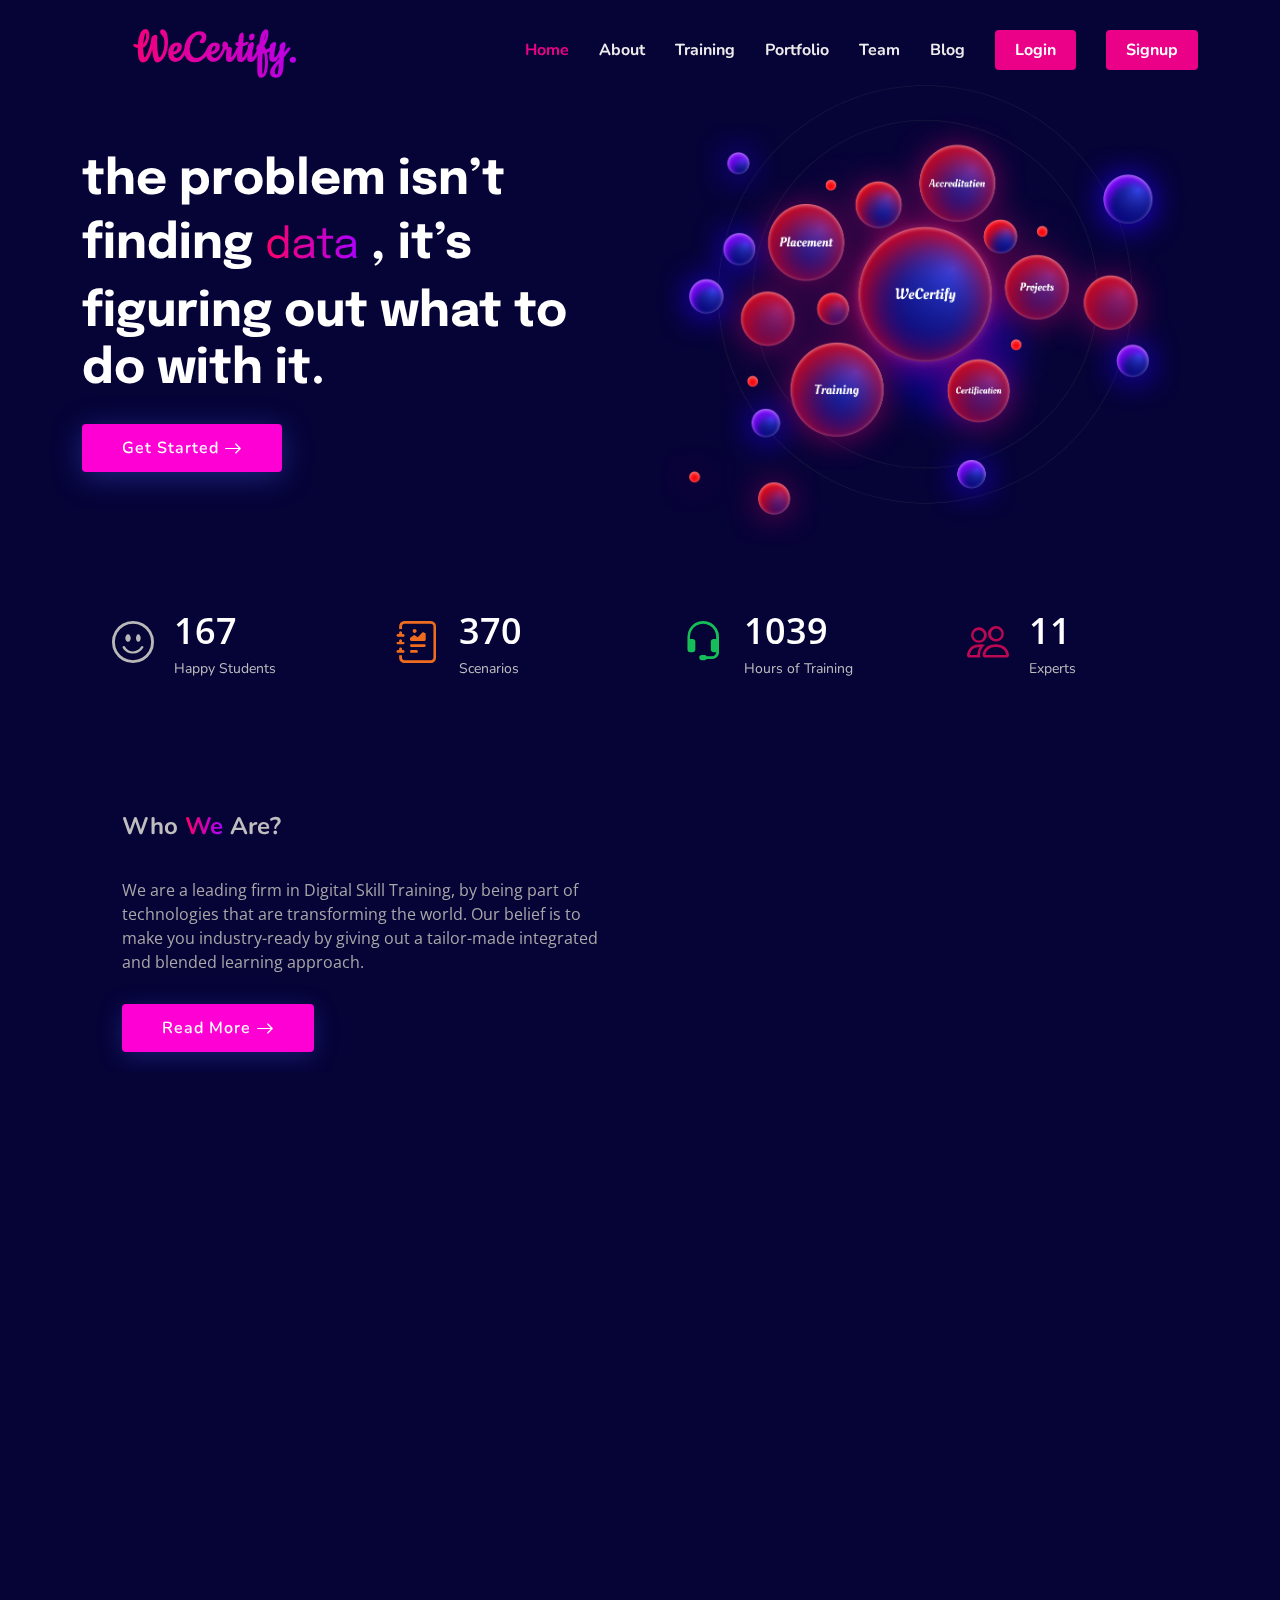
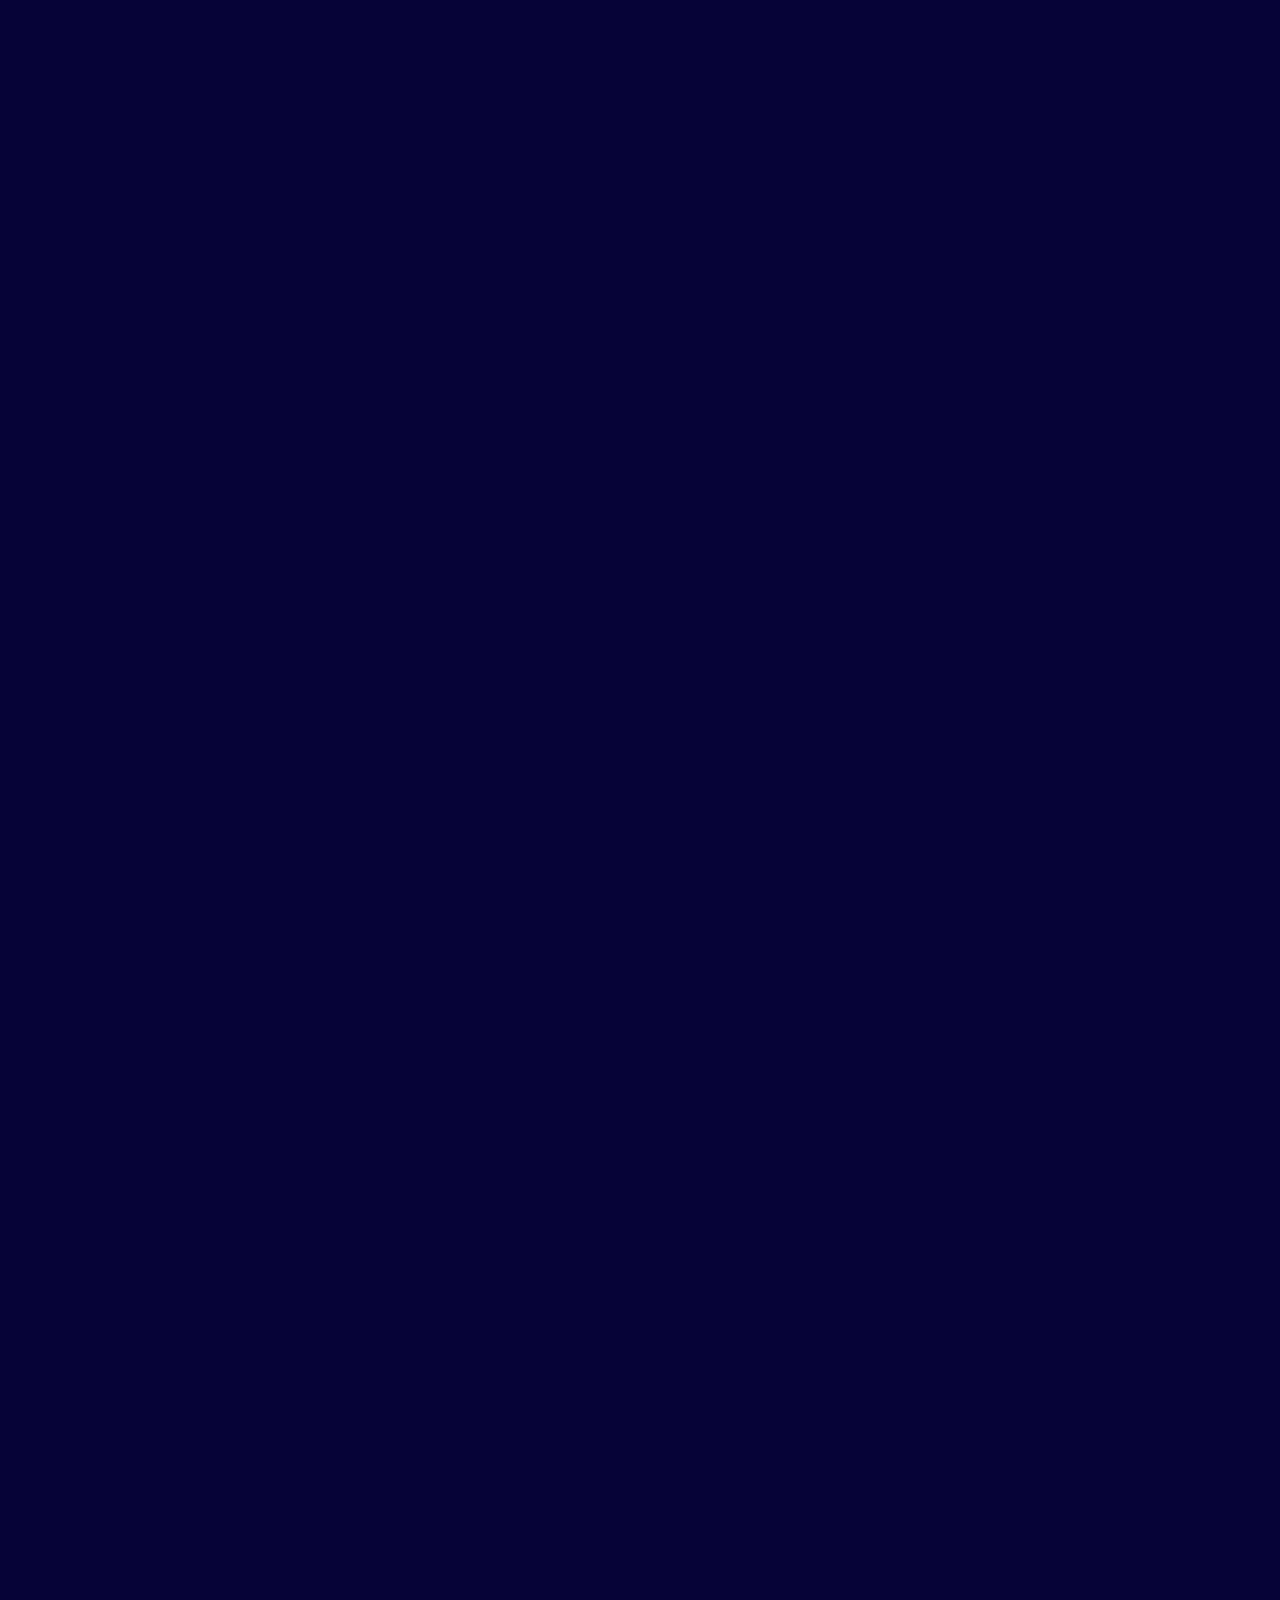
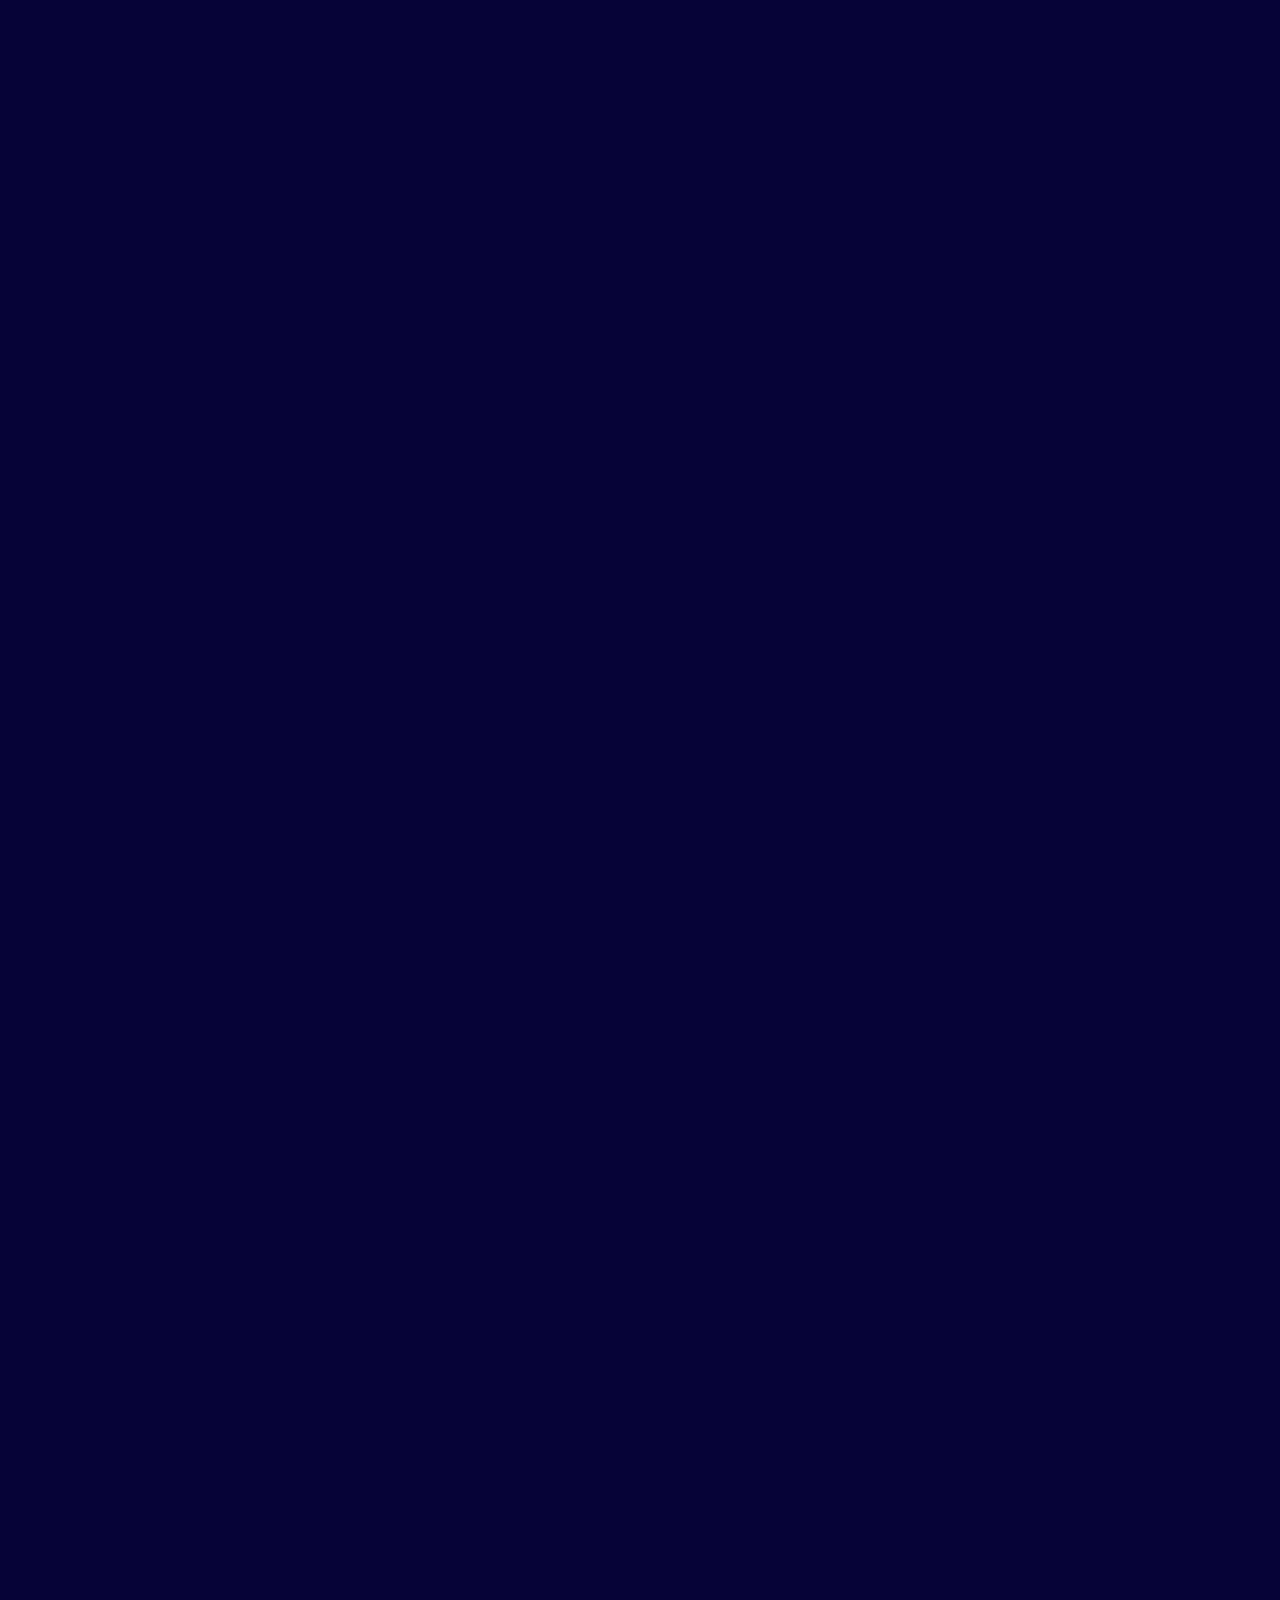
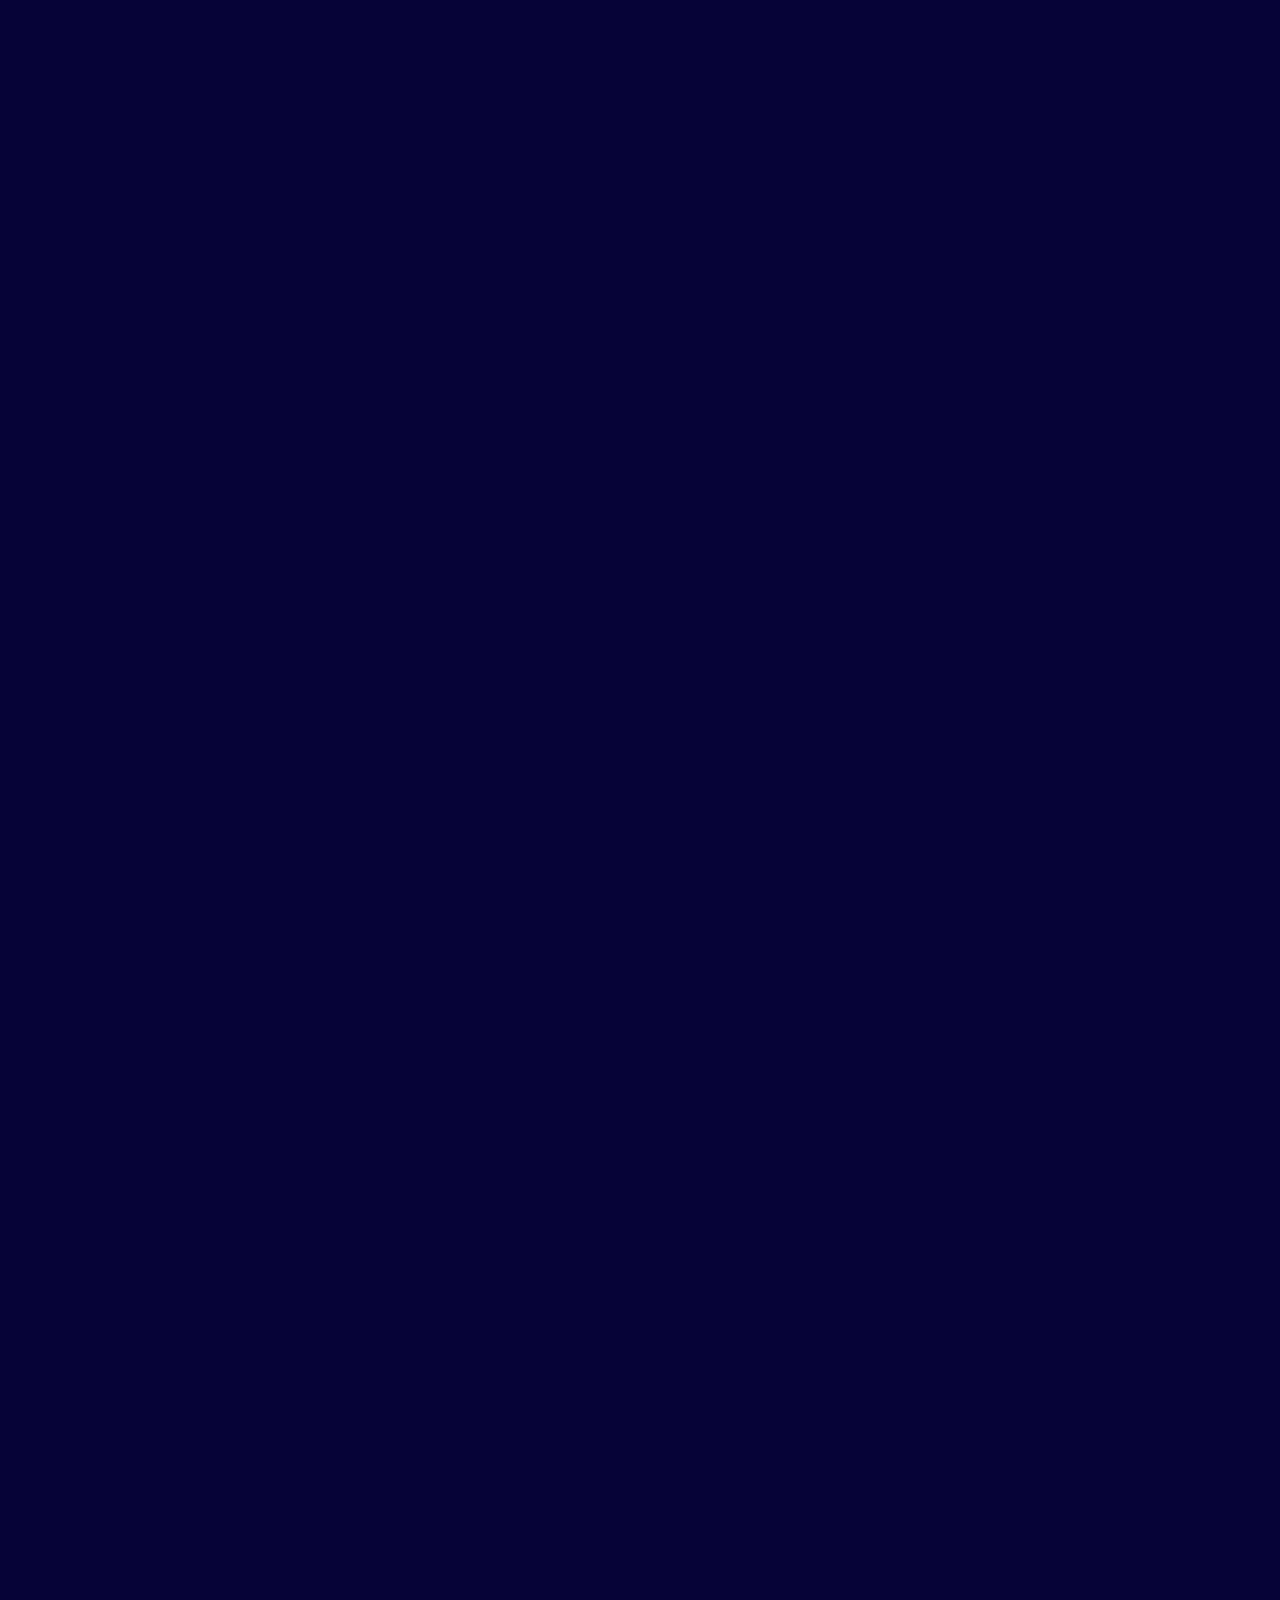
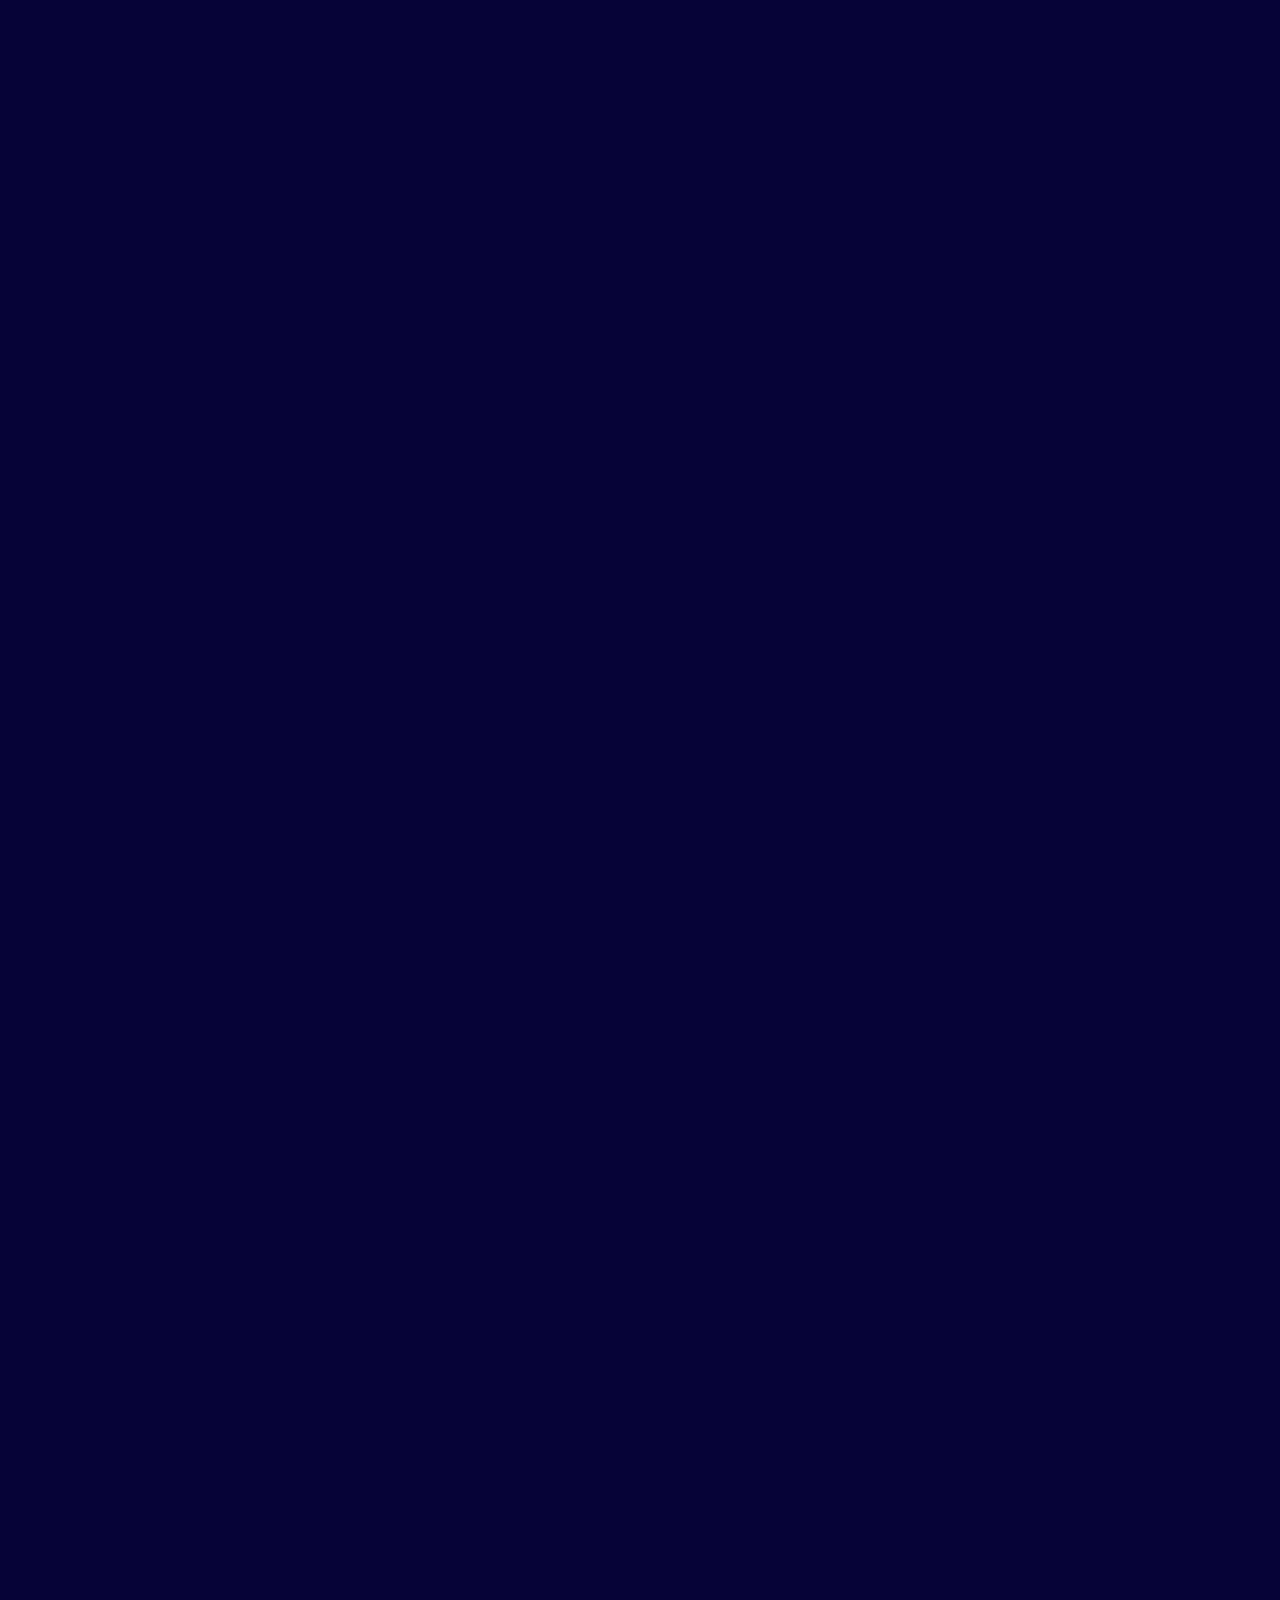
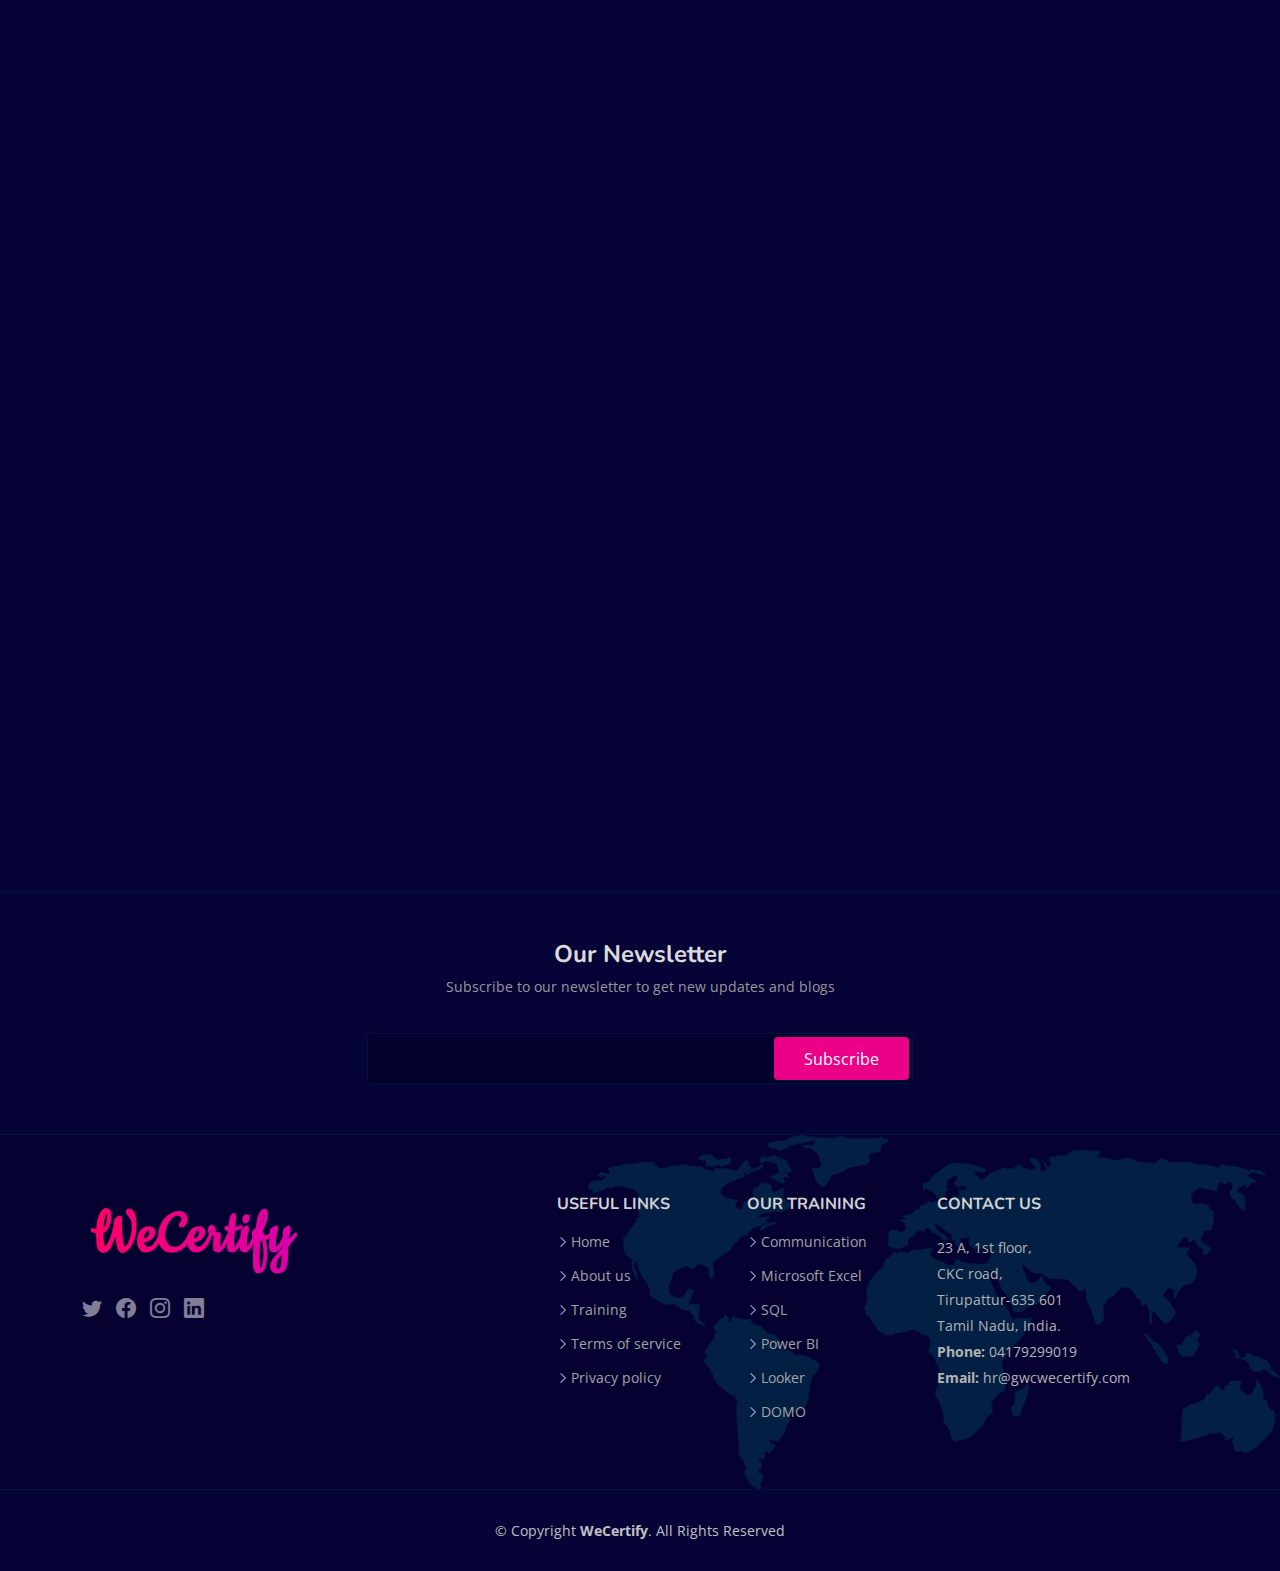
==== index.html @ 49dc4a8c "Reworked in Subscribe Form, Contact us Form" ====
<!DOCTYPE html>
<html lang="en">

<head>
  <meta charset="utf-8">
  <meta content="width=device-width, initial-scale=1.0" name="viewport">

  <title>WeCertify</title>
  <meta content="" name="description">

  <meta content="" name="keywords">

  <!-- Favicons -->
  <link href="assets/img/favicon.png" rel="icon">
  <link href="assets/img/apple-touch-icon.png" rel="apple-touch-icon">

  <!-- Google Fonts -->
  <link href="https://fonts.googleapis.com/css?family=Open+Sans:300,300i,400,400i,600,600i,700,700i|Nunito:300,300i,400,400i,600,600i,700,700i|Poppins:300,300i,400,400i,500,500i,600,600i,700,700i" rel="stylesheet">

  <link rel="preconnect" href="https://fonts.googleapis.com" />
  <link rel="preconnect" href="https://fonts.gstatic.com" crossorigin />
  <link
    href="https://fonts.googleapis.com/css2?family=Cookie&display=swap"
    rel="stylesheet"
  />
  <link
    href="https://fonts.googleapis.com/css2?family=Poppins&display=swap"
    rel="stylesheet"
  />
  <link href="https://fonts.googleapis.com/css2?family=Epilogue:wght@700&display=swap" rel="stylesheet">


  <!-- Vendor CSS Files -->
  <link href="assets/vendor/aos/aos.css" rel="stylesheet">
  <link href="assets/vendor/bootstrap/css/bootstrap.min.css" rel="stylesheet">
  <link href="assets/vendor/bootstrap-icons/bootstrap-icons.css" rel="stylesheet">
  <link href="assets/vendor/glightbox/css/glightbox.min.css" rel="stylesheet">
  <link href="assets/vendor/remixicon/remixicon.css" rel="stylesheet">
  <link href="assets/vendor/swiper/swiper-bundle.min.css" rel="stylesheet">


  <link href="assets/css/style.css" rel="stylesheet">

<style media="screen">
.ball {


          animation: bounce 2s;
          animation-direction: alternate;
          animation-timing-function: cubic-bezier(.5, 0.05, 1, .5);
          animation-iteration-count: infinite;
      }

      @keyframes bounce {
          from {
              transform: translate3d(0, 0, 0);
          }
          to {
              transform: translate3d(0, 50px, 0);
          }
      }
      /* Prefix Support */

      ball {
          -webkit-animation-name: bounce;
          -webkit-animation-duration: 5s;
          -webkit-animation-direction: alternate;
          -webkit-animation-timing-function: cubic-bezier(
          .5, 0.05, 1, .5);
          -webkit-animation-iteration-count: infinite;
      }

      @-webkit-keyframes bounce {
          from {
              -webkit-transform: translate3d(0, 0, 0);
              transform: translate3d(0, 0, 0);
          }
          to {
              -webkit-transform: translate3d(0, 50px, 0);
              transform: translate3d(0, 50px, 0);
          }
      }
</style>




</head>

<body>

  <!-- ======= Header ======= -->
  <header id="header" class="header fixed-top">
    <div class="container-fluid container-xl d-flex align-items-center justify-content-between">

      <a href="index.html" class="logo d-flex align-items-center">
        <!-- <img src="assets/img/logo.png" alt=""> -->
        <span class="logo">WeCertify.</span>
      </a>

      <nav id="navbar" class="navbar">
        <ul>
          <li><a class="nav-link scrollto active" href="#hero">Home</a></li>
          <li><a class="nav-link scrollto" href="#about">About</a></li>
          <li><a class="nav-link scrollto" href="#services">Training</a></li>
          <li><a class="nav-link scrollto" href="#portfolio">Portfolio</a></li>
          <li><a class="nav-link scrollto" href="#team">Team</a></li>
          <li><a href="#recent-blog-posts">Blog</a></li>
          <li><a class="getstarted scrollto" href="#about">Login</a></li>
          <li><a class="getstarted scrollto" href="#about">Signup</a></li>
        </ul>
        <i class="bi bi-list mobile-nav-toggle"></i>
      </nav><!-- .navbar -->

    </div>
  </header><!-- End Header -->

  <!-- ======= Hero Section ======= -->
  <section id="hero" class="hero d-flex align-items-center">

    <div class="container">
      <div class="row">
        <div class="col-lg-6 d-flex flex-column justify-content-center">
          <h1 class ='hero-text' data-aos="fade-up">the problem isn’t finding <span class="hero-data">data</span> , it’s figuring out what to do with it.</h1>
          <!-- <h2 data-aos="fade-up" data-aos-delay="400"> <span class="author-name">-Mike Loukides</span> </h2> -->
          <div data-aos="fade-up" data-aos-delay="600">
            <div class="text-center text-lg-start">
              <a href="#about" class="btn-get-started scrollto d-inline-flex align-items-center justify-content-center align-self-center">
                <span>Get Started</span>
                <i class="bi bi-arrow-right"></i>
              </a>
            </div>
          </div>
        </div>
        <div class="col-lg-6 hero-img ball" data-aos="zoom-out" data-aos-delay="200">

          <img src="assets/img/hero-img - Copy.png" class="img-fluid" alt="">
        </div>
      </div>
    </div>

  </section><!-- End Hero -->

  <main id="main">

        <!-- ======= Counts Section ======= -->
        <section id="counts" class="counts">
          <div class="container" data-aos="fade-up">

            <div class="row gy-4">

              <div class="col-lg-3 col-md-6">
                <div class="count-box">
                  <i class="bi bi-emoji-smile"></i>
                  <div>
                    <span data-purecounter-start="0" data-purecounter-end="232" data-purecounter-duration="1" class="purecounter"></span>
                    <p>Happy Students</p>
                  </div>
                </div>
              </div>

              <div class="col-lg-3 col-md-6">
                <div class="count-box">
                  <i class="bi bi-journal-richtext" style="color: #ee6c20;"></i>
                  <div>
                    <span data-purecounter-start="0" data-purecounter-end="521" data-purecounter-duration="1" class="purecounter"></span>
                    <p>Scenarios</p>
                  </div>
                </div>
              </div>

              <div class="col-lg-3 col-md-6">
                <div class="count-box">
                  <i class="bi bi-headset" style="color: #15be56;"></i>
                  <div>
                    <span data-purecounter-start="0" data-purecounter-end="1463" data-purecounter-duration="1" class="purecounter"></span>
                    <p>Hours of Training</p>
                  </div>
                </div>
              </div>

              <div class="col-lg-3 col-md-6">
                <div class="count-box">
                  <i class="bi bi-people" style="color: #bb0852;"></i>
                  <div>
                    <span data-purecounter-start="0" data-purecounter-end="15" data-purecounter-duration="1" class="purecounter"></span>
                    <p>Experts</p>
                  </div>
                </div>
              </div>

            </div>

          </div>
        </section><!-- End Counts Section -->
    <!-- ======= About Section ======= -->
    <section id="about" class="about">

      <div class="container" data-aos="fade-up">
        <div class="row gx-0">

          <div class="col-lg-6 d-flex flex-column justify-content-center" data-aos="fade-up" data-aos-delay="200">
            <div class="content">
              <!-- <h3>Who We Are</h3> -->
              <h2>Who <span class="hero-data-small">We</span> Are? </h2>
              <p>
                We are a leading firm in Digital Skill Training, by being part of technologies
                that are transforming the world. Our belief is to make you industry-ready by giving
                out a tailor-made integrated and blended learning approach.
              </p>
              <div class="text-center text-lg-start">
                <a href="https://www.gwcteq.com" target ="_blank" class="btn-read-more d-inline-flex align-items-center justify-content-center align-self-center">
                  <span>Read More</span>
                  <i class="bi bi-arrow-right"></i>
                </a>
              </div>
            </div>
          </div>

          <div class="col-lg-6 d-flex align-items-center" data-aos="zoom-out" data-aos-delay="200">
            <img src="assets/img/about.jpg" class="img-fluid" alt="">
          </div>

        </div>
      </div>

    </section><!-- End About Section -->
<!--
    ======= Values Section =======  -->
    <!-- <section id="values" class="values">

      <div class="container" data-aos="fade-up">

        <header class="section-header">
          <h2>Our Values</h2>
          <p>Odit est perspiciatis laborum et dicta</p>
        </header>

        <div class="row">

          <div class="col-lg-4" data-aos="fade-up" data-aos-delay="200">
            <div class="box">
              <img src="assets/img/values-1.png" class="img-fluid" alt="">
              <h3>Ad cupiditate sed est odio</h3>
              <p>Eum ad dolor et. Autem aut fugiat debitis voluptatem consequuntur sit. Et veritatis id.</p>
            </div>
          </div>

          <div class="col-lg-4 mt-4 mt-lg-0" data-aos="fade-up" data-aos-delay="400">
            <div class="box">
              <img src="assets/img/values-2.png" class="img-fluid" alt="">
              <h3>Voluptatem voluptatum alias</h3>
              <p>Repudiandae amet nihil natus in distinctio suscipit id. Doloremque ducimus ea sit non.</p>
            </div>
          </div>

          <div class="col-lg-4 mt-4 mt-lg-0" data-aos="fade-up" data-aos-delay="600">
            <div class="box">
              <img src="assets/img/values-3.png" class="img-fluid" alt="">
              <h3>Fugit cupiditate alias nobis.</h3>
              <p>Quam rem vitae est autem molestias explicabo debitis sint. Vero aliquid quidem commodi.</p>
            </div>
          </div>

        </div>

      </div>

    </section><!-- End Values Section -->



    <!-- ======= Features Section ======= -->
    <section id="features" class="features">

      <div class="container" data-aos="fade-up">

        <header class="section-header">
          <!-- <h2>Why WeCertify?</h2> -->
          <p>Why <span class="hero-data-small">WeCertify?</span></p>
        </header>

        <div class="row">

          <div class="col-lg-6">
            <img src="assets/img/features.png" class="img-fluid" alt="">
          </div>

          <div class="col-lg-6 mt-5 mt-lg-0 d-flex">
            <div class="row align-self-center gy-4">

              <div class="col-md-6" data-aos="zoom-out" data-aos-delay="200">
                <div class="feature-box d-flex align-items-center">
                  <i class="bi bi-check"></i>
                  <h3>Industry-recognized certifications from WeCertify for this unique collaboration program</h3>
                </div>
              </div>

              <div class="col-md-6" data-aos="zoom-out" data-aos-delay="300">
                <div class="feature-box d-flex align-items-center">
                  <i class="bi bi-check"></i>
                  <h3>2+ real-life projects providing hands-on industry training</h3>
                </div>
              </div>

              <div class="col-md-6" data-aos="zoom-out" data-aos-delay="400">
                <div class="feature-box d-flex align-items-center">
                  <i class="bi bi-check"></i>
                  <h3>5+ in-demand skills</h3>
                </div>
              </div>
<!--
              <div class="col-md-6" data-aos="zoom-out" data-aos-delay="500">
                <div class="feature-box d-flex align-items-center">
                  <i class="bi bi-check"></i>
                  <h3>We Innovate</h3>
                </div>
              </div>

              <div class="col-md-6" data-aos="zoom-out" data-aos-delay="600">
                <div class="feature-box d-flex align-items-center">
                  <i class="bi bi-check"></i>
                  <h3>We Experience</h3>
                </div>
              </div> -->

              <div class="col-md-6" data-aos="zoom-out" data-aos-delay="700">
                <div class="feature-box d-flex align-items-center">
                  <i class="bi bi-check"></i>
                  <h3>Opportunity to learn from Industry-recognized experts</h3>
                </div>
              </div>

            </div>
          </div>

        </div> <!-- / row -->

        <!-- Feature Tabs -->
        <div class="row feture-tabs" data-aos="fade-up">
          <div class="col-lg-6">
            <h3>Why Data Science?
            </h3>

            <!-- Tabs -->
            <ul class="nav nav-pills mb-3">
              <li>
                <a class="nav-link active" data-bs-toggle="pill" href="#tab1">Challenges</a>
              </li>
              <li>
                <a class="nav-link" data-bs-toggle="pill" href="#tab2">Opportunities</a>
              </li>
              <li>
                <a class="nav-link" data-bs-toggle="pill" href="#tab3">Demand</a>
              </li>
            </ul><!-- End Tabs -->

            <!-- Tab Content -->
            <div class="tab-content">

              <div class="tab-pane fade show active" id="tab1">
                <p>Over these two decades, there has been consistent electronic content creation, transactional data generation, and streams of data logs. This means every organization is now sitting on a pile of data that it knows can be of rich value but doesn’t know how.</p>
                <div class="d-flex align-items-center mb-2">
                  <i class="bi bi-check2"></i>
                  <h4>Shortage of Skilled Resourses</h4>
                </div>
                <p>The demand in Data Science is particularly acute in India, where the technologies and tools now exist but not the skilled users. </p>
                <div class="d-flex align-items-center mb-2">
                  <i class="bi bi-check2"></i>
                  <h4>Increased Data Generation</h4>
                </div>
                <p>On average, every human created at least 1.7 MB of data per second. </p>
              </div><!-- End Tab 1 Content -->

              <div class="tab-pane fade show" id="tab2">
                <p> The salary for a data scientist had risen to more than $110K (increased by 12-13 percent from the previous year). </p>
                <div class="d-flex align-items-center mb-2">
                  <i class="bi bi-check2"></i>
                  <h4>Potential Job Roles</h4>
                </div>
                <p>You can either become a Data Analyst, Statistical Expert, Data Scientist, Data Architect, Business Analyst, Machine Learning Engineer, etc.</p>
                <div class="d-flex align-items-center mb-2">
                  <i class="bi bi-check2"></i>
                  <h4>Solve Real-time Cases</h4>
                </div>
                <p>We can detect the issues in the company’s existing utilities, e-commerce purchases, server’s activities, and log files too.</p>
              </div><!-- End Tab 2 Content -->

              <div class="tab-pane fade show" id="tab3">
                <p>With Glassdoor ranking, data science is the #2 job on 2021.</p>
                <div class="d-flex align-items-center mb-2">
                  <i class="bi bi-check2"></i>
                  <h4>Data Science is growing field</h4>
                </div>
                <p>Data scientists wrangle and analyze structured and unstructured data sets to produce actionable plans that businesses can apply to greater success.</p>
                <div class="d-flex align-items-center mb-2">
                  <i class="bi bi-check2"></i>
                  <h4>Industries Demanding Data</h4>
                </div>
                <p>Artificial intelligence, big data, and an accessible international marketplace have all come to dominate modern commerce. Facing this reality, it only makes sense that demand for data science roles will continue to grow.</p>
              </div><!-- End Tab 3 Content -->

            </div>

          </div>

          <div class="col-lg-6">
            <img src="assets/img/features-2.png" class="img-fluid" alt="">
          </div>

        </div><!-- End Feature Tabs -->

        <!-- Feature Icons -->
        <div class="row feature-icons" data-aos="fade-up">
          <h3><span class="hero-data-small">We</span> have trainers who are experts in</h3>

          <div class="row">

            <div class="col-xl-4 text-center" data-aos="fade-right" data-aos-delay="100">
              <img src="assets/img/features-3.png" class="img-fluid p-4" alt="">
            </div>

            <div class="col-xl-8 d-flex content">
              <div class="row align-self-center gy-4">

                <div class="col-md-6 icon-box" data-aos="fade-up">
                  <i class="ri-line-chart-line"></i>
                  <div>
                    <h4>Business Intelligence</h4>
                    <p>Strategies and technologies used by enterprises for the data analysis and management of business information.</p>
                  </div>
                </div>

                <div class="col-md-6 icon-box" data-aos="fade-up" data-aos-delay="100">
                  <i class="ri-stack-line"></i>
                  <div>
                    <h4>Math & Statistics</h4>
                    <p>Descriptive statistics and probability theory, which include the key concepts of probability distribution, statistical significance, hypothesis testing and regression.</p>
                  </div>
                </div>

                <div class="col-md-6 icon-box" data-aos="fade-up" data-aos-delay="200">
                  <i class="ri-u-disk-fill"></i>
                  <div>
                    <h4>Big Data</h4>
                    <p>Various ways to analyze, systematically extract information from, or otherwise deal with data sets that are too large or complex to be dealt with by traditional data-processing application software.</p>
                  </div>
                </div>

                <div class="col-md-6 icon-box" data-aos="fade-up" data-aos-delay="300">
                  <i class="ri-bubble-chart-line"></i>
                  <div>
                    <h4>Data Analysis</h4>
                    <p>Inspecting, cleansing, transforming, and modelling data with the goal of discovering useful information, informing conclusions, and supporting decision-making.</p>
                  </div>
                </div>

                <div class="col-md-6 icon-box" data-aos="fade-up" data-aos-delay="400">
                  <i class="ri-chat-smile-2-line"></i>
                  <div>
                    <h4>Business Communication</h4>
                    <p>Business communication is the process of sharing information between people within and outside a company. Effective business communication is how employees and management interact to reach organizational goals.</p>
                  </div>
                </div>

                <div class="col-md-6 icon-box" data-aos="fade-up" data-aos-delay="500">
                  <i class="ri-git-branch-line"></i>
                  <div>
                    <h4>Machine Learning</h4>
                    <p>The study of computer algorithms that can improve automatically through experience and by the use of data.</p>
                  </div>
                </div>

              </div>
            </div>

          </div>

        </div><!-- End Feature Icons -->

      </div>

    </section><!-- End Features Section -->

    <!-- ======= Services Section ======= -->
    <section id="services" class="services">

      <div class="container " data-aos="fade-up">

        <header class="section-header">
          <h2>Training</h2>
          <p>We provide training in</p>
        </header>

        <div class="row gy-4 justify-content-center">

          <!-- <div class="col-lg-4 col-md-6" data-aos="fade-up" data-aos-delay="200">
            <div class="service-box blue">
              <i class="ri-discuss-line icon"></i>
              <h3>Nesciunt Mete</h3>
              <p>Provident nihil minus qui consequatur non omnis maiores. Eos accusantium minus dolores iure perferendis tempore et consequatur.</p>
              <a href="#" class="read-more"><span>Read More</span> <i class="bi bi-arrow-right"></i></a>
            </div>
          </div> -->

          <!-- <div class="col-lg-4 col-md-6" data-aos="fade-up" data-aos-delay="300">
            <div class="service-box orange">
              <i class="ri-discuss-line icon"></i>
              <h3>Eosle Commodi</h3>
              <p>Ut autem aut autem non a. Sint sint sit facilis nam iusto sint. Libero corrupti neque eum hic non ut nesciunt dolorem.</p>
              <a href="#" class="read-more"><span>Read More</span> <i class="bi bi-arrow-right"></i></a>
            </div>
          </div> -->

          <!-- <div class="col-lg-4 col-md-6" data-aos="fade-up" data-aos-delay="400">
            <div class="service-box green">
              <i class="ri-discuss-line icon"></i>
              <h3>Ledo Markt</h3>
              <p>Ut excepturi voluptatem nisi sed. Quidem fuga consequatur. Minus ea aut. Vel qui id voluptas adipisci eos earum corrupti.</p>
              <a href="#" class="read-more"><span>Read More</span> <i class="bi bi-arrow-right"></i></a>
            </div>
          </div> -->
          <div class="col-lg-4 col-md-6" data-aos="fade-up" data-aos-delay="700">
            <div class="service-box pink">
              <i class="icon"><img class = "service-icon" src= "assets/img/communication.png" alt=""></i>
              <h3>Business Communication</h3>
              <p>It is crucial to communicate effectively in negotiations to ensure you achieve your goals.
                We will help you foster a good working relationship
                 between you and your peers, which in turn improves morale and efficiency. Interactive sessions,
                 mock interviews, resume building are just a few of the things included.</p>
              <a href="business-communication.html"  target = '_blank' class="read-more"><span>Read More</span> <i class="bi bi-arrow-right"></i></a>
            </div>
          </div>

          <div class="col-lg-4 col-md-6" data-aos="fade-up" data-aos-delay="600">
            <div class="service-box purple">
              <i class="icon"><img class = "service-icon" src= "assets/img/excel.png" alt=""></i>
              <h3>Microsoft Excel</h3>
              <p>Custom-made for beginners and covers in-depth lessons for Excel learning and how to
                use various Excel formulas, tables, pivots, and charts. visual representation of data from
                 a worksheet that can bring more depth to the data than just looking at numbers.</p>
              <a href="Excel.html" target = '_blank' class="read-more"><span>Read More</span> <i class="bi bi-arrow-right"></i></a>
            </div>
          </div>

          <div class="col-lg-4 col-md-6" data-aos="fade-up" data-aos-delay="700">
            <div class="service-box pink">
              <i class="icon"><img class = "service-icon" src= "assets/img/sql.png" alt=""></i>
              <h3>SQL</h3>
              <p>Analytical thinking and applying them to SQL has high demand in today’s software market.
                 If you have a passion for working on data and its challenges, then SQL is the right path
                  you need to peruse.  Build database skills with SQL,
                 build, analyze & administer databases with real-world projects and cases</p>
              <a href="SQL.html" target="_blank" class="read-more"><span>Read More</span> <i class="bi bi-arrow-right"></i></a>
            </div>
          </div>

          <div class="col-lg-4 col-md-6" data-aos="fade-up" data-aos-delay="600">
            <div class="service-box purple">
              <i class="icon"><img class = "service-icon" src= "assets/img/Power-BI.png" alt=""></i>
              <h3>Power BI</h3>
              <p>If you are an aspiring data analyst and looking to automate work then this is the
                 right platform. Learn how to use this tool to transform data,
                 build relational models and measures, design interactive reports & administer apps.</p>
              <a href="PowerBI.html" target="_blank" class="read-more"><span>Read More</span> <i class="bi bi-arrow-right"></i></a>
            </div>
          </div>

          <div class="col-lg-4 col-md-6" data-aos="fade-up" data-aos-delay="700">
            <div class="service-box pink">
              <i class="icon"><img class = "service-icon" src= "assets/img/looker.png" alt=""></i>
              <h3>Looker</h3>
              <p>One of the best data analytics platforms is embedded in this boot camp to ensure
                 you can fly limitless with data. Learn with us how to describe dimensions,
                 aggregates, calculations, and data relationships. </p>
              <a href="looker.html" target="_blank" class="read-more"><span>Read More</span> <i class="bi bi-arrow-right"></i></a>
            </div>
          </div>

          <div class="col-lg-4 col-md-6" data-aos="fade-up" data-aos-delay="700">
            <div class="service-box purple">
              <i class="icon"><img class = "service-icon" src= "assets/img/domo.png" alt=""></i>
              <h3>DOMO</h3>
              <p>Domo is the fully mobile, cloud-based operating system that unifies every
                 component of your business and delivers it all, right on your phone. Domo
                  brings together all your people,
                 data, and systems into one place for a digitally-connected business.</p>
              <a href="#" class="read-more"><span>Read More</span> <i class="bi bi-arrow-right"></i></a>
            </div>
          </div>

        </div>

      </div>

    </section><!-- End Services Section -->

    <!-- ======= Pricing Section ======= -->
    <!-- <section id="pricing" class="pricing">

      <div class="container" data-aos="fade-up">

        <header class="section-header">
          <h2>Pricing</h2>
          <p>Check our Pricing</p>
        </header>

        <div class="row gy-4" data-aos="fade-left">

          <div class="col-lg-3 col-md-6" data-aos="zoom-in" data-aos-delay="100">
            <div class="box">
              <h3 style="color: #07d5c0;">Free Plan</h3>
              <div class="price"><sup>$</sup>0<span> / mo</span></div>
              <img src="assets/img/pricing-free.png" class="img-fluid" alt="">
              <ul>
                <li>Aida dere</li>
                <li>Nec feugiat nisl</li>
                <li>Nulla at volutpat dola</li>
                <li class="na">Pharetra massa</li>
                <li class="na">Massa ultricies mi</li>
              </ul>
              <a href="#" class="btn-buy">Buy Now</a>
            </div>
          </div>

          <div class="col-lg-3 col-md-6" data-aos="zoom-in" data-aos-delay="200">
            <div class="box">
              <span class="featured">Featured</span>
              <h3 style="color: #65c600;">Starter Plan</h3>
              <div class="price"><sup>$</sup>19<span> / mo</span></div>
              <img src="assets/img/pricing-starter.png" class="img-fluid" alt="">
              <ul>
                <li>Aida dere</li>
                <li>Nec feugiat nisl</li>
                <li>Nulla at volutpat dola</li>
                <li>Pharetra massa</li>
                <li class="na">Massa ultricies mi</li>
              </ul>
              <a href="#" class="btn-buy">Buy Now</a>
            </div>
          </div>

          <div class="col-lg-3 col-md-6" data-aos="zoom-in" data-aos-delay="300">
            <div class="box">
              <h3 style="color: #ff901c;">Business Plan</h3>
              <div class="price"><sup>$</sup>29<span> / mo</span></div>
              <img src="assets/img/pricing-business.png" class="img-fluid" alt="">
              <ul>
                <li>Aida dere</li>
                <li>Nec feugiat nisl</li>
                <li>Nulla at volutpat dola</li>
                <li>Pharetra massa</li>
                <li>Massa ultricies mi</li>
              </ul>
              <a href="#" class="btn-buy">Buy Now</a>
            </div>
          </div>

          <div class="col-lg-3 col-md-6" data-aos="zoom-in" data-aos-delay="400">
            <div class="box">
              <h3 style="color: #ff0071;">Ultimate Plan</h3>
              <div class="price"><sup>$</sup>49<span> / mo</span></div>
              <img src="assets/img/pricing-ultimate.png" class="img-fluid" alt="">
              <ul>
                <li>Aida dere</li>
                <li>Nec feugiat nisl</li>
                <li>Nulla at volutpat dola</li>
                <li>Pharetra massa</li>
                <li>Massa ultricies mi</li>
              </ul>
              <a href="#" class="btn-buy">Buy Now</a>
            </div>
          </div>

        </div>

      </div>

    </section>End Pricing Section -->

    <!-- ======= F.A.Q Section ======= -->
    <!-- <section id="faq" class="faq">

      <div class="container" data-aos="fade-up">

        <header class="section-header">
          <h2>F.A.Q</h2>
          <p>Frequently Asked Questions</p>
        </header>

        <div class="row">
          <div class="col-lg-6"> -->
            <!-- F.A.Q List 1-->
            <!-- <div class="accordion accordion-flush" id="faqlist1">
              <div class="accordion-item">
                <h2 class="accordion-header">
                  <button class="accordion-button collapsed" type="button" data-bs-toggle="collapse" data-bs-target="#faq-content-1">
                    Non consectetur a erat nam at lectus urna duis?
                  </button>
                </h2>
                <div id="faq-content-1" class="accordion-collapse collapse" data-bs-parent="#faqlist1">
                  <div class="accordion-body">
                    Feugiat pretium nibh ipsum consequat. Tempus iaculis urna id volutpat lacus laoreet non curabitur gravida. Venenatis lectus magna fringilla urna porttitor rhoncus dolor purus non.
                  </div>
                </div>
              </div>

              <div class="accordion-item">
                <h2 class="accordion-header">
                  <button class="accordion-button collapsed" type="button" data-bs-toggle="collapse" data-bs-target="#faq-content-2">
                    Feugiat scelerisque varius morbi enim nunc faucibus a pellentesque?
                  </button>
                </h2>
                <div id="faq-content-2" class="accordion-collapse collapse" data-bs-parent="#faqlist1">
                  <div class="accordion-body">
                    Dolor sit amet consectetur adipiscing elit pellentesque habitant morbi. Id interdum velit laoreet id donec ultrices. Fringilla phasellus faucibus scelerisque eleifend donec pretium. Est pellentesque elit ullamcorper dignissim. Mauris ultrices eros in cursus turpis massa tincidunt dui.
                  </div>
                </div>
              </div>

              <div class="accordion-item">
                <h2 class="accordion-header">
                  <button class="accordion-button collapsed" type="button" data-bs-toggle="collapse" data-bs-target="#faq-content-3">
                    Dolor sit amet consectetur adipiscing elit pellentesque habitant morbi?
                  </button>
                </h2>
                <div id="faq-content-3" class="accordion-collapse collapse" data-bs-parent="#faqlist1">
                  <div class="accordion-body">
                    Eleifend mi in nulla posuere sollicitudin aliquam ultrices sagittis orci. Faucibus pulvinar elementum integer enim. Sem nulla pharetra diam sit amet nisl suscipit. Rutrum tellus pellentesque eu tincidunt. Lectus urna duis convallis convallis tellus. Urna molestie at elementum eu facilisis sed odio morbi quis
                  </div>
                </div>
              </div>

            </div>
          </div>

          <div class="col-lg-6"> -->

            <!-- F.A.Q List 2-->
            <!-- <div class="accordion accordion-flush" id="faqlist2">

              <div class="accordion-item">
                <h2 class="accordion-header">
                  <button class="accordion-button collapsed" type="button" data-bs-toggle="collapse" data-bs-target="#faq2-content-1">
                    Ac odio tempor orci dapibus. Aliquam eleifend mi in nulla?
                  </button>
                </h2>
                <div id="faq2-content-1" class="accordion-collapse collapse" data-bs-parent="#faqlist2">
                  <div class="accordion-body">
                    Dolor sit amet consectetur adipiscing elit pellentesque habitant morbi. Id interdum velit laoreet id donec ultrices. Fringilla phasellus faucibus scelerisque eleifend donec pretium. Est pellentesque elit ullamcorper dignissim. Mauris ultrices eros in cursus turpis massa tincidunt dui.
                  </div>
                </div>
              </div>

              <div class="accordion-item">
                <h2 class="accordion-header">
                  <button class="accordion-button collapsed" type="button" data-bs-toggle="collapse" data-bs-target="#faq2-content-2">
                    Tempus quam pellentesque nec nam aliquam sem et tortor consequat?
                  </button>
                </h2>
                <div id="faq2-content-2" class="accordion-collapse collapse" data-bs-parent="#faqlist2">
                  <div class="accordion-body">
                    Molestie a iaculis at erat pellentesque adipiscing commodo. Dignissim suspendisse in est ante in. Nunc vel risus commodo viverra maecenas accumsan. Sit amet nisl suscipit adipiscing bibendum est. Purus gravida quis blandit turpis cursus in
                  </div>
                </div>
              </div>

              <div class="accordion-item">
                <h2 class="accordion-header">
                  <button class="accordion-button collapsed" type="button" data-bs-toggle="collapse" data-bs-target="#faq2-content-3">
                    Varius vel pharetra vel turpis nunc eget lorem dolor?
                  </button>
                </h2>
                <div id="faq2-content-3" class="accordion-collapse collapse" data-bs-parent="#faqlist2">
                  <div class="accordion-body">
                    Laoreet sit amet cursus sit amet dictum sit amet justo. Mauris vitae ultricies leo integer malesuada nunc vel. Tincidunt eget nullam non nisi est sit amet. Turpis nunc eget lorem dolor sed. Ut venenatis tellus in metus vulputate eu scelerisque. Pellentesque diam volutpat commodo sed egestas egestas fringilla phasellus faucibus. Nibh tellus molestie nunc non blandit massa enim nec.
                  </div>
                </div>
              </div>

            </div>
          </div>

        </div>

      </div>

    </section> -->
    <!-- End F.A.Q Section -->

    <!-- ======= Portfolio Section ======= -->
    <section id="portfolio" class="portfolio">

      <div class="container" data-aos="fade-up">

        <header class="section-header">
          <h2>Portfolio</h2>
          <p>Check our latest work</p>
        </header>

        <div class="row" data-aos="fade-up" data-aos-delay="100">
          <div class="col-lg-12 d-flex justify-content-center">
            <ul id="portfolio-flters">
              <li data-filter="*" class="filter-active">All</li>
              <li data-filter=".filter-app">Power BI</li>
              <li data-filter=".filter-card">Looker</li>
              <li data-filter=".filter-web">DOMO</li>
            </ul>
          </div>
        </div>

        <div class="row gy-4 portfolio-container" data-aos="fade-up" data-aos-delay="200">

          <div class="col-lg-4 col-md-6 portfolio-item filter-app">
            <div class="portfolio-wrap">
              <img src="assets/img/portfolio/portfolio-1.jpg" class="img-fluid" alt="">
              <div class="portfolio-info">
                <h4>App 1</h4>
                <p>App</p>
                <div class="portfolio-links">
                  <a href="assets/img/portfolio/portfolio-1.jpg" data-gallery="portfolioGallery" class="portfokio-lightbox" title="App 1"><i class="bi bi-plus"></i></a>
                  <a href="portfolio-details.html" title="More Details"><i class="bi bi-link"></i></a>
                </div>
              </div>
            </div>
          </div>

          <div class="col-lg-4 col-md-6 portfolio-item filter-web">
            <div class="portfolio-wrap">
              <img src="assets/img/portfolio/portfolio-2.jpg" class="img-fluid" alt="">
              <div class="portfolio-info">
                <h4>Web 3</h4>
                <p>Web</p>
                <div class="portfolio-links">
                  <a href="assets/img/portfolio/portfolio-2.jpg" data-gallery="portfolioGallery" class="portfokio-lightbox" title="Web 3"><i class="bi bi-plus"></i></a>
                  <a href="portfolio-details.html" title="More Details"><i class="bi bi-link"></i></a>
                </div>
              </div>
            </div>
          </div>

          <div class="col-lg-4 col-md-6 portfolio-item filter-app">
            <div class="portfolio-wrap">
              <img src="assets/img/portfolio/portfolio-3.jpg" class="img-fluid" alt="">
              <div class="portfolio-info">
                <h4>App 2</h4>
                <p>App</p>
                <div class="portfolio-links">
                  <a href="assets/img/portfolio/portfolio-3.jpg" data-gallery="portfolioGallery" class="portfokio-lightbox" title="App 2"><i class="bi bi-plus"></i></a>
                  <a href="portfolio-details.html" title="More Details"><i class="bi bi-link"></i></a>
                </div>
              </div>
            </div>
          </div>

          <div class="col-lg-4 col-md-6 portfolio-item filter-card">
            <div class="portfolio-wrap">
              <img src="assets/img/portfolio/portfolio-4.jpg" class="img-fluid" alt="">
              <div class="portfolio-info">
                <h4>Card 2</h4>
                <p>Card</p>
                <div class="portfolio-links">
                  <a href="assets/img/portfolio/portfolio-4.jpg" data-gallery="portfolioGallery" class="portfokio-lightbox" title="Card 2"><i class="bi bi-plus"></i></a>
                  <a href="portfolio-details.html" title="More Details"><i class="bi bi-link"></i></a>
                </div>
              </div>
            </div>
          </div>

          <div class="col-lg-4 col-md-6 portfolio-item filter-web">
            <div class="portfolio-wrap">
              <img src="assets/img/portfolio/portfolio-5.jpg" class="img-fluid" alt="">
              <div class="portfolio-info">
                <h4>Web 2</h4>
                <p>Web</p>
                <div class="portfolio-links">
                  <a href="assets/img/portfolio/portfolio-5.jpg" data-gallery="portfolioGallery" class="portfokio-lightbox" title="Web 2"><i class="bi bi-plus"></i></a>
                  <a href="portfolio-details.html" title="More Details"><i class="bi bi-link"></i></a>
                </div>
              </div>
            </div>
          </div>

          <div class="col-lg-4 col-md-6 portfolio-item filter-app">
            <div class="portfolio-wrap">
              <img src="assets/img/portfolio/portfolio-6.jpg" class="img-fluid" alt="">
              <div class="portfolio-info">
                <h4>App 3</h4>
                <p>App</p>
                <div class="portfolio-links">
                  <a href="assets/img/portfolio/portfolio-6.jpg" data-gallery="portfolioGallery" class="portfokio-lightbox" title="App 3"><i class="bi bi-plus"></i></a>
                  <a href="portfolio-details.html" title="More Details"><i class="bi bi-link"></i></a>
                </div>
              </div>
            </div>
          </div>

          <div class="col-lg-4 col-md-6 portfolio-item filter-card">
            <div class="portfolio-wrap">
              <img src="assets/img/portfolio/portfolio-7.jpg" class="img-fluid" alt="">
              <div class="portfolio-info">
                <h4>Card 1</h4>
                <p>Card</p>
                <div class="portfolio-links">
                  <a href="assets/img/portfolio/portfolio-7.jpg" data-gallery="portfolioGallery" class="portfokio-lightbox" title="Card 1"><i class="bi bi-plus"></i></a>
                  <a href="portfolio-details.html" title="More Details"><i class="bi bi-link"></i></a>
                </div>
              </div>
            </div>
          </div>

          <div class="col-lg-4 col-md-6 portfolio-item filter-card">
            <div class="portfolio-wrap">
              <img src="assets/img/portfolio/portfolio-8.jpg" class="img-fluid" alt="">
              <div class="portfolio-info">
                <h4>Card 3</h4>
                <p>Card</p>
                <div class="portfolio-links">
                  <a href="assets/img/portfolio/portfolio-8.jpg" data-gallery="portfolioGallery" class="portfokio-lightbox" title="Card 3"><i class="bi bi-plus"></i></a>
                  <a href="portfolio-details.html" title="More Details"><i class="bi bi-link"></i></a>
                </div>
              </div>
            </div>
          </div>

          <div class="col-lg-4 col-md-6 portfolio-item filter-web">
            <div class="portfolio-wrap">
              <img src="assets/img/portfolio/portfolio-9.jpg" class="img-fluid" alt="">
              <div class="portfolio-info">
                <h4>Web 3</h4>
                <p>Web</p>
                <div class="portfolio-links">
                  <a href="assets/img/portfolio/portfolio-9.jpg" data-gallery="portfolioGallery" class="portfokio-lightbox" title="Web 3"><i class="bi bi-plus"></i></a>
                  <a href="portfolio-details.html" title="More Details"><i class="bi bi-link"></i></a>
                </div>
              </div>
            </div>
          </div>

        </div>

      </div>

    </section><!-- End Portfolio Section -->

    <!-- ======= Testimonials Section ======= -->
    <section id="testimonials" class="testimonials">

      <div class="container" data-aos="fade-up">

        <header class="section-header">
          <h2>Testimonials</h2>
          <p>What they are saying about us</p>
        </header>

        <div class="testimonials-slider swiper" data-aos="fade-up" data-aos-delay="200">
          <div class="swiper-wrapper">

            <div class="swiper-slide">
              <div class="testimonial-item">
                <div class="stars">
                  <i class="bi bi-star-fill"></i><i class="bi bi-star-fill"></i><i class="bi bi-star-fill"></i><i class="bi bi-star-fill"></i><i class="bi bi-star-fill"></i>
                </div>
                <p>
                  I had a fantastic time. The instructors are really accommodating and friendly. They have a deep understanding of the domain, and their advice is tailored to the student's needs.
                </p>
                <div class="profile mt-auto">
                  <img src="assets/img/testimonials/testimonials-1.png" class="testimonial-img" alt="">
                  <h3>Anjapuli Kannan</h3>
                  <h4>Senior Data Analyst</h4>
                </div>
              </div>
            </div><!-- End testimonial item -->

            <div class="swiper-slide">
              <div class="testimonial-item">
                <div class="stars">
                  <i class="bi bi-star-fill"></i><i class="bi bi-star-fill"></i><i class="bi bi-star-fill"></i><i class="bi bi-star-fill"></i><i class="bi bi-star-fill"></i>
                </div>
                <p>
                  It was a great experience learning at WeCertify,
                  a memory to cherish for lifetime. It gave me an opportunity
                  to meet different kind of people and learnt many things from
                  them. I am thankful to all the trainers, mentors for providing
                  us with quality education.
                </p>
                <div class="profile mt-auto">
                  <img src="assets/img/testimonials/testimonials-2.png" class="testimonial-img" alt="">
                  <h3>Arun Murugan</h3>
                  <h4>Associate Data Analyst</h4>
                </div>
              </div>
            </div><!-- End testimonial item -->

            <div class="swiper-slide">
              <div class="testimonial-item">
                <div class="stars">
                  <i class="bi bi-star-fill"></i><i class="bi bi-star-fill"></i><i class="bi bi-star-fill"></i><i class="bi bi-star-fill"></i><i class="bi bi-star-fill"></i>
                </div>
                <p>
                  The Specialization i completed was an eye-opening learning experience. It changed my perspective on the ways I could help advance my field.
                </p>
                <div class="profile mt-auto">
                  <img src="assets/img/testimonials/testimonials- 3.png" class="testimonial-img" alt="">
                  <h3>Raghavender Padmanabhan</h3>
                  <h4>Data Analyst</h4>
                </div>
              </div>
            </div><!-- End testimonial item -->

            <div class="swiper-slide">
              <div class="testimonial-item">
                <div class="stars">
                  <i class="bi bi-star-fill"></i><i class="bi bi-star-fill"></i><i class="bi bi-star-fill"></i><i class="bi bi-star-fill"></i><i class="bi bi-star-fill"></i>
                </div>
                <p>
                  The Specialization I took blew my mind. Each course was interesting fun, and motivational, Which encouraged me to continue learning.
                </p>
                <div class="profile mt-auto">
                  <img src="assets/img/testimonials/testimonials-4.png" class="testimonial-img" alt="">
                  <h3>Poovarasan Kumar</h3>
                  <h4>Data Analyst</h4>
                </div>
              </div>
            </div><!-- End testimonial item -->

            <div class="swiper-slide">
              <div class="testimonial-item">
                <div class="stars">
                  <i class="bi bi-star-fill"></i><i class="bi bi-star-fill"></i><i class="bi bi-star-fill"></i><i class="bi bi-star-fill"></i><i class="bi bi-star-fill"></i>
                </div>
                <p>
                  Proud To be trained and got placed with such Organization.I have been fortunate to be surrounded by great individuals who are generous in sharing knowledge.MY journey has filled with growing and learning within the organization.
                </p>
                <div class="profile mt-auto">
                  <img src="assets/img/testimonials/testimonials-5.jpg" class="testimonial-img" alt="">
                  <h3>Pugal Manivelan</h3>
                  <h4>Data Analyst</h4>
                </div>
              </div>
            </div><!-- End testimonial item -->

          </div>
          <div class="swiper-pagination"></div>
        </div>

      </div>

    </section><!-- End Testimonials Section -->

    <!-- ======= Team Section ======= -->
    <section id="team" class="team">

      <div class="container" data-aos="fade-up">

        <header class="section-header">
          <h2>Team</h2>
          <p>Our hard working team</p>
        </header>

        <div class="row gy-4">

          <div class="col-lg-3 col-md-6 d-flex align-items-stretch" data-aos="fade-up" data-aos-delay="100">
            <div class="member">
              <div class="member-img">
                <img src="assets/img/team/team-1.png" class="img-fluid" alt="">
                <div class="social">

                  <a href="https://www.linkedin.com/in/naveenkumarnawinkrp/" target="_blank"><i class="bi bi-linkedin"></i></a>
                </div>
              </div>
              <div class="member-info">
                <h4>Naveen Kumar</h4>
                <span>Founder & Chief Executive Officer</span>
                <p>Velit aut quia fugit et et. Dolorum ea voluptate vel
                  tempore tenetur ipsa quae aut. Ipsum exercitationem
                  iure minima enim corporis et voluptate.</p>
              </div>
            </div>
          </div>

          <div class="col-lg-3 col-md-6 d-flex align-items-stretch" data-aos="fade-up" data-aos-delay="100">
            <div class="member">
              <div class="member-img">
                <img src="assets/img/team/team-2.png" class="img-fluid" alt="">
                <div class="social">

                  <a href="https://www.linkedin.com/in/subash-ramu-92553784/" target="_blank"><i class="bi bi-linkedin"></i></a>
                </div>
              </div>
              <div class="member-info">
                <h4>Subash Ramu</h4>
                <span>VP, Analytics</span>
                <p>Velit aut quia fugit et et. Dolorum ea voluptate vel tempore tenetur ipsa quae aut. Ipsum exercitationem iure minima enim corporis et voluptate.</p>
              </div>
            </div>
          </div>

          <div class="col-lg-3 col-md-6 d-flex align-items-stretch" data-aos="fade-up" data-aos-delay="100">
            <div class="member">
              <div class="member-img">
                <img src="assets/img/team/team-3.png" class="img-fluid" alt="">
                <div class="social">

                  <a href="https://www.linkedin.com/in/madhusudhanan-mahendran-a00b4477/" target="_blank"><i class="bi bi-linkedin"></i></a>
                </div>
              </div>
              <div class="member-info">
                <h4>Madhu Sudhanan</h4>
                <span>VP, Data-Engineering</span>
                <p>Velit aut quia fugit et et. Dolorum ea voluptate vel tempore tenetur ipsa quae aut. Ipsum exercitationem iure minima enim corporis et voluptate.</p>
              </div>
            </div>
          </div>

          <div class="col-lg-3 col-md-6 d-flex align-items-stretch" data-aos="fade-up" data-aos-delay="100">
            <div class="member">
              <div class="member-img">
                <img src="assets/img/team/team-4.jpg" class="img-fluid" alt="">
                <div class="social">

                  <a href="https://www.linkedin.com/in/swati-dalal-364369214/" target="_blank"><i class="bi bi-linkedin"></i></a>

                </div>
              </div>
              <div class="member-info">
                <h4>Swati Dalal</h4>
                <span>Learning and Development Manager</span>
                <p>Velit aut quia fugit et et. Dolorum ea voluptate vel tempore tenetur ipsa quae aut. Ipsum exercitationem iure minima enim corporis et voluptate.</p>
              </div>
            </div>
          </div>

        </div>

      </div>

    </section><!-- End Team Section -->

    <!-- ======= Clients Section ======= -->
    <section id="clients" class="clients">

      <div class="container" data-aos="fade-up">

        <header class="section-header">
          <h2>Our Students are working in</h2>
          <p>Temporibus omnis officia</p>
        </header>

        <div class="clients-slider swiper">
          <div class="swiper-wrapper align-items-center">
            <div class="swiper-slide"><img src="assets/img/clients/client-1.png" class="img-fluid" alt=""></div>
            <div class="swiper-slide"><img src="assets/img/clients/client-2.png" class="img-fluid" alt=""></div>
            <div class="swiper-slide"><img src="assets/img/clients/client-3.png" class="img-fluid" alt=""></div>
            <div class="swiper-slide"><img src="assets/img/clients/client-4.png" class="img-fluid" alt=""></div>
            <div class="swiper-slide"><img src="assets/img/clients/client-5.png" class="img-fluid" alt=""></div>
            <div class="swiper-slide"><img src="assets/img/clients/client-6.png" class="img-fluid" alt=""></div>
            <div class="swiper-slide"><img src="assets/img/clients/client-7.png" class="img-fluid" alt=""></div>
            <div class="swiper-slide"><img src="assets/img/clients/client-8.png" class="img-fluid" alt=""></div>
          </div>
          <div class="swiper-pagination"></div>
        </div>
      </div>

    </section><!-- End Clients Section -->

    <!-- ======= Recent Blog Posts Section ======= -->
    <section id="recent-blog-posts" class="recent-blog-posts">

      <div class="container" data-aos="fade-up">

        <header class="section-header">
          <h2>Blog</h2>
          <p>Recent posts form our Blog</p>
        </header>

        <div class="row">

          <div class="col-lg-4">99
            <div class="post-box">
              <div class="post-img"><img src="assets/img/blog/blog-1.jpg" class="img-fluid" alt=""></div>
              <span class="post-date">Tue, September 15</span>
              <h3 class="post-title">Eum ad dolor et. Autem aut fugiat debitis voluptatem consequuntur sit</h3>
              <a href="#hero" class="readmore stretched-link mt-auto"><span>Read More</span><i class="bi bi-arrow-right"></i></a>
            </div>
          </div>

          <div class="col-lg-4">
            <div class="post-box">
              <div class="post-img"><img src="assets/img/blog/blog-2.jpg" class="img-fluid" alt=""></div>
              <span class="post-date">Fri, August 28</span>
              <h3 class="post-title">Et repellendus molestiae qui est sed omnis voluptates magnam</h3>
              <a href="#hero" class="readmore stretched-link mt-auto"><span>Read More</span><i class="bi bi-arrow-right"></i></a>
            </div>
          </div>

          <div class="col-lg-4">
            <div class="post-box">
              <div class="post-img"><img src="assets/img/blog/blog-3.jpg" class="img-fluid" alt=""></div>
              <span class="post-date">Mon, July 11</span>
              <h3 class="post-title">Quia assumenda est et veritatis aut quae</h3>
              <a href="#hero" class="readmore stretched-link mt-auto"><span>Read More</span><i class="bi bi-arrow-right"></i></a>
            </div>
          </div>

        </div>

      </div>

    </section><!-- End Recent Blog Posts Section -->

    <!-- ======= Contact Section ======= -->
    <section id="contact" class="contact">

      <div class="container" data-aos="fade-up">

        <header class="section-header">
          <h2>Contact</h2>
          <p>Contact Us</p>
        </header>

        <div class="row gy-4">

          <div class="col-lg-6">

            <div class="row gy-4">
              <div class="col-md-6">
                <div class="info-box">
                  <i class="bi bi-geo-alt"></i>
                  <h3>Address</h3>
                  <p>23 A, 1st floor, <br>CKC road, <br> Tirupattur-635 601 <br> Tamil Nadu, India.</p>
                </div>
              </div>
              <div class="col-md-6">
                <div class="info-box">
                  <i class="bi bi-telephone"></i>
                  <h3>Call Us</h3>
                  <p>04179-299019 <br>(Tirupattur)</p>
                </div>
              </div>
              <div class="col-md-6">
                <div class="info-box">
                  <i class="bi bi-envelope"></i>
                  <h3>Email Us</h3>
                  <p>info@example.com<br>contact@example.com</p>
                </div>
              </div>
              <div class="col-md-6">
                <div class="info-box">
                  <i class="bi bi-clock"></i>
                  <h3>Open Hours</h3>
                  <p>Monday - Friday<br>9:00AM - 06:00PM</p>
                </div>
              </div>
            </div>

          </div>

          <div class="col-lg-6">
            <form class="php-email-form gform pure-form pure-form-stacked" action="https://script.google.com/macros/s/AKfycbweylCabF-w25Gh3hf9EFAuq8Ciu282rZ3zWePdzvJsKtyRGGoXDtwz5JH4KTxpPCzBoQ/exec" method="POST" class="php-email-form">
              <div class="row gy-4">

                <div class="col-md-6">
                  <input type="text" name="name" class="form-control" placeholder="Your Name" required>
                </div>

                <div class="col-md-6 ">
                  <input type="email" class="form-control" name="email" placeholder="Your Email" required>
                </div>

                <div class="col-md-12">
                  <input type="text" class="form-control" name="subject" placeholder="Subject" required>
                </div>

                <div class="col-md-12">
                  <textarea class="form-control" name="message" rows="6" placeholder="Message" required></textarea>
                </div>

                <div class="col-md-12 text-center">
                  <!-- <div class="loading">Loading</div>
                  <div class="error-message"></div>
                  <div class="sent-message">Your message has been sent. Thank you!</div> -->

                  <button type="submit">Send Message</button>
                </div>

              </div>

              <div class="thankyou_message" style="display:none;">
                <p><em>Thanks</em> for contacting us!
                  We will get back to you soon!</p>
              </div>

            </form>

          </div>

        </div>

      </div>

    </section><!-- End Contact Section -->

  </main><!-- End #main -->

  <!-- ======= Footer ======= -->
  <footer id="footer" class="footer">

    <div class="footer-newsletter">
      <div class="container">
        <div class="row justify-content-center">
          <div class="col-lg-12 text-center">
            <h4>Our Newsletter</h4>
            <p>Subscribe to our newsletter to get new updates and blogs</p>
          </div>
          <div class="col-lg-6">
            <form class="gform pure-form pure-form-stacked" method="POST"
            action="https://script.google.com/macros/s/AKfycby979snn7rKTXBQBaTifg8pOvM-j7brgWt3lgWbT_ZktvKRlz_EJLi_kxzz4vl843e_/exec">
              <input type="email" name="email"><input type="submit" value="Subscribe">


              <div class="thankyou_message" style="display:none;">
                <p><em>Thanks</em> for contacting us!
                  We will get back to you soon!</p>
              </div>


            </form>
          </div>
        </div>
      </div>
    </div>

    <div class="footer-top">
      <div class="container">
        <div class="row gy-4">
          <div class="col-lg-5 col-md-12 footer-info">
            <a href="index.html" class="logo d-flex align-items-center">

              <span>WeCertify</span>
            </a>
            <!-- <p>Cras fermentum odio eu feugiat lide par naso tierra. Justo eget nada terra videa magna derita valies darta donna mare fermentum iaculis eu non diam phasellus.</p> -->
            <div class="social-links mt-3">
              <a href="#Home" class="twitter"><i class="bi bi-twitter"></i></a>
              <a href="#" class="facebook"><i class="bi bi-facebook"></i></a>
              <a href="#" class="instagram"><i class="bi bi-instagram"></i></a>
              <a href="#" class="linkedin"><i class="bi bi-linkedin"></i></a>
            </div>
          </div>

          <div class="col-lg-2 col-6 footer-links">
            <h4>Useful Links</h4>
            <ul>
              <li><i class="bi bi-chevron-right"></i> <a href="#hero">Home</a></li>
              <li><i class="bi bi-chevron-right"></i> <a href="#about">About us</a></li>
              <li><i class="bi bi-chevron-right"></i> <a href="#services">Training</a></li>
              <li><i class="bi bi-chevron-right"></i> <a href="#">Terms of service</a></li>
              <li><i class="bi bi-chevron-right"></i> <a href="#">Privacy policy</a></li>
            </ul>
          </div>

          <div class="col-lg-2 col-6 footer-links">
            <h4>Our Training</h4>
            <ul>
              <li><i class="bi bi-chevron-right"></i> <a href="business-communication.html">Communication</a></li>
              <li><i class="bi bi-chevron-right"></i> <a href="Excel.html">Microsoft Excel</a></li>
              <li><i class="bi bi-chevron-right"></i> <a href="SQL.html">SQL</a></li>
              <li><i class="bi bi-chevron-right"></i> <a href="PowerBI.html">Power BI</a></li>
              <li><i class="bi bi-chevron-right"></i> <a href="looker.html">Looker</a></li>
              <li><i class="bi bi-chevron-right"></i> <a href="#">DOMO</a></li>
            </ul>
          </div>



          <div class="col-lg-3 col-md-12 footer-contact text-center text-md-start">
            <h4>Contact Us</h4>
            <p>
              23 A, 1st floor, <br>
              CKC road, <br>
              Tirupattur-635 601<br>
              Tamil Nadu, India.<br>
              <strong>Phone:</strong> 04179299019<br>
              <strong>Email:</strong> hr@gwcwecertify.com<br>
            </p>

          </div>

        </div>
      </div>
    </div>

    <div class="container">
      <div class="copyright">
        &copy; Copyright <strong><span>WeCertify</span></strong>. All Rights Reserved
      </div>

    </div>
  </footer><!-- End Footer -->

  <a href="#" class="back-to-top d-flex align-items-center justify-content-center"><i class="bi bi-arrow-up-short"></i></a>

  <!-- Vendor JS Files -->
  <script src="assets/vendor/purecounter/purecounter.js"></script>
  <script src="assets/vendor/aos/aos.js"></script>
  <script src="assets/vendor/bootstrap/js/bootstrap.bundle.min.js"></script>
  <script src="assets/vendor/glightbox/js/glightbox.min.js"></script>
  <script src="assets/vendor/isotope-layout/isotope.pkgd.min.js"></script>
  <script src="assets/vendor/swiper/swiper-bundle.min.js"></script>
  <script src="assets/vendor/php-email-form/validate.js"></script>

  <!-- Template Main JS File -->
  <script src="assets/js/main.js"></script>
  <script data-cfasync="false" src="form-submission-handler.js"></script>

</body>

</html>
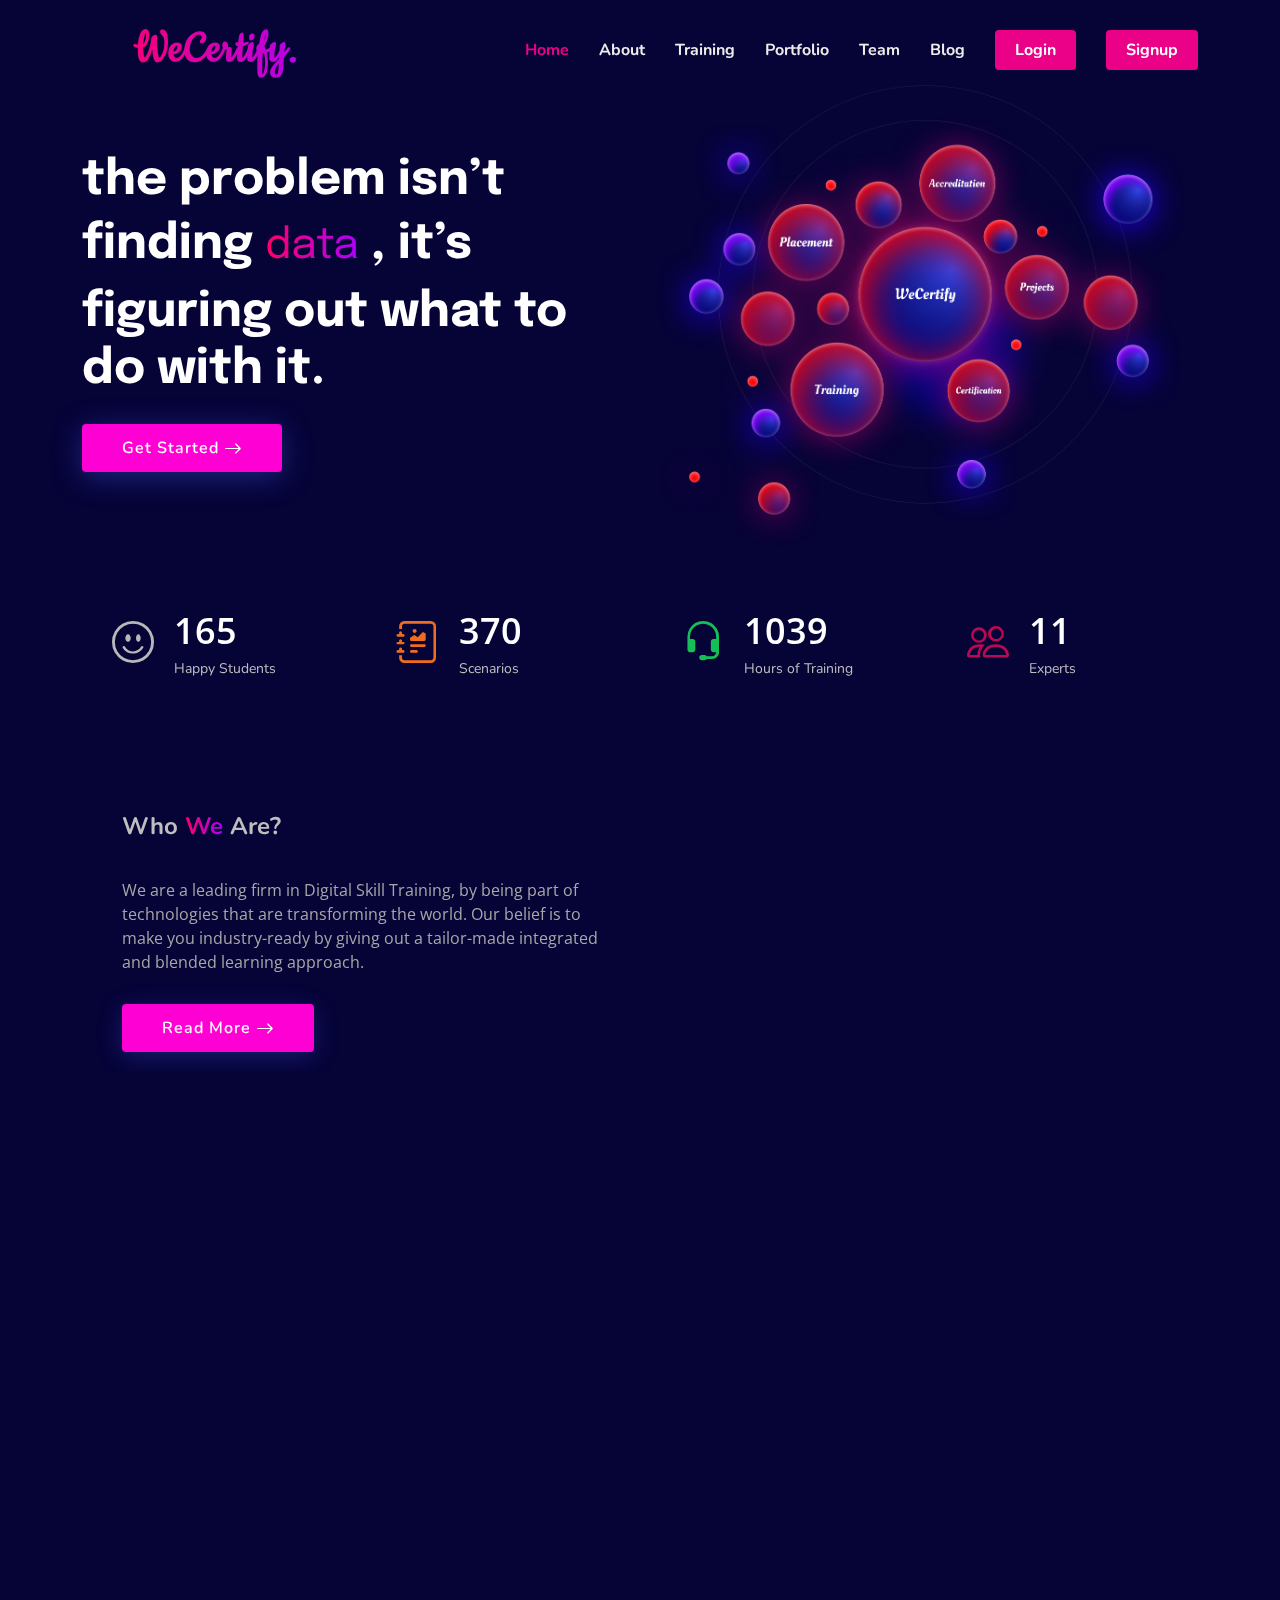
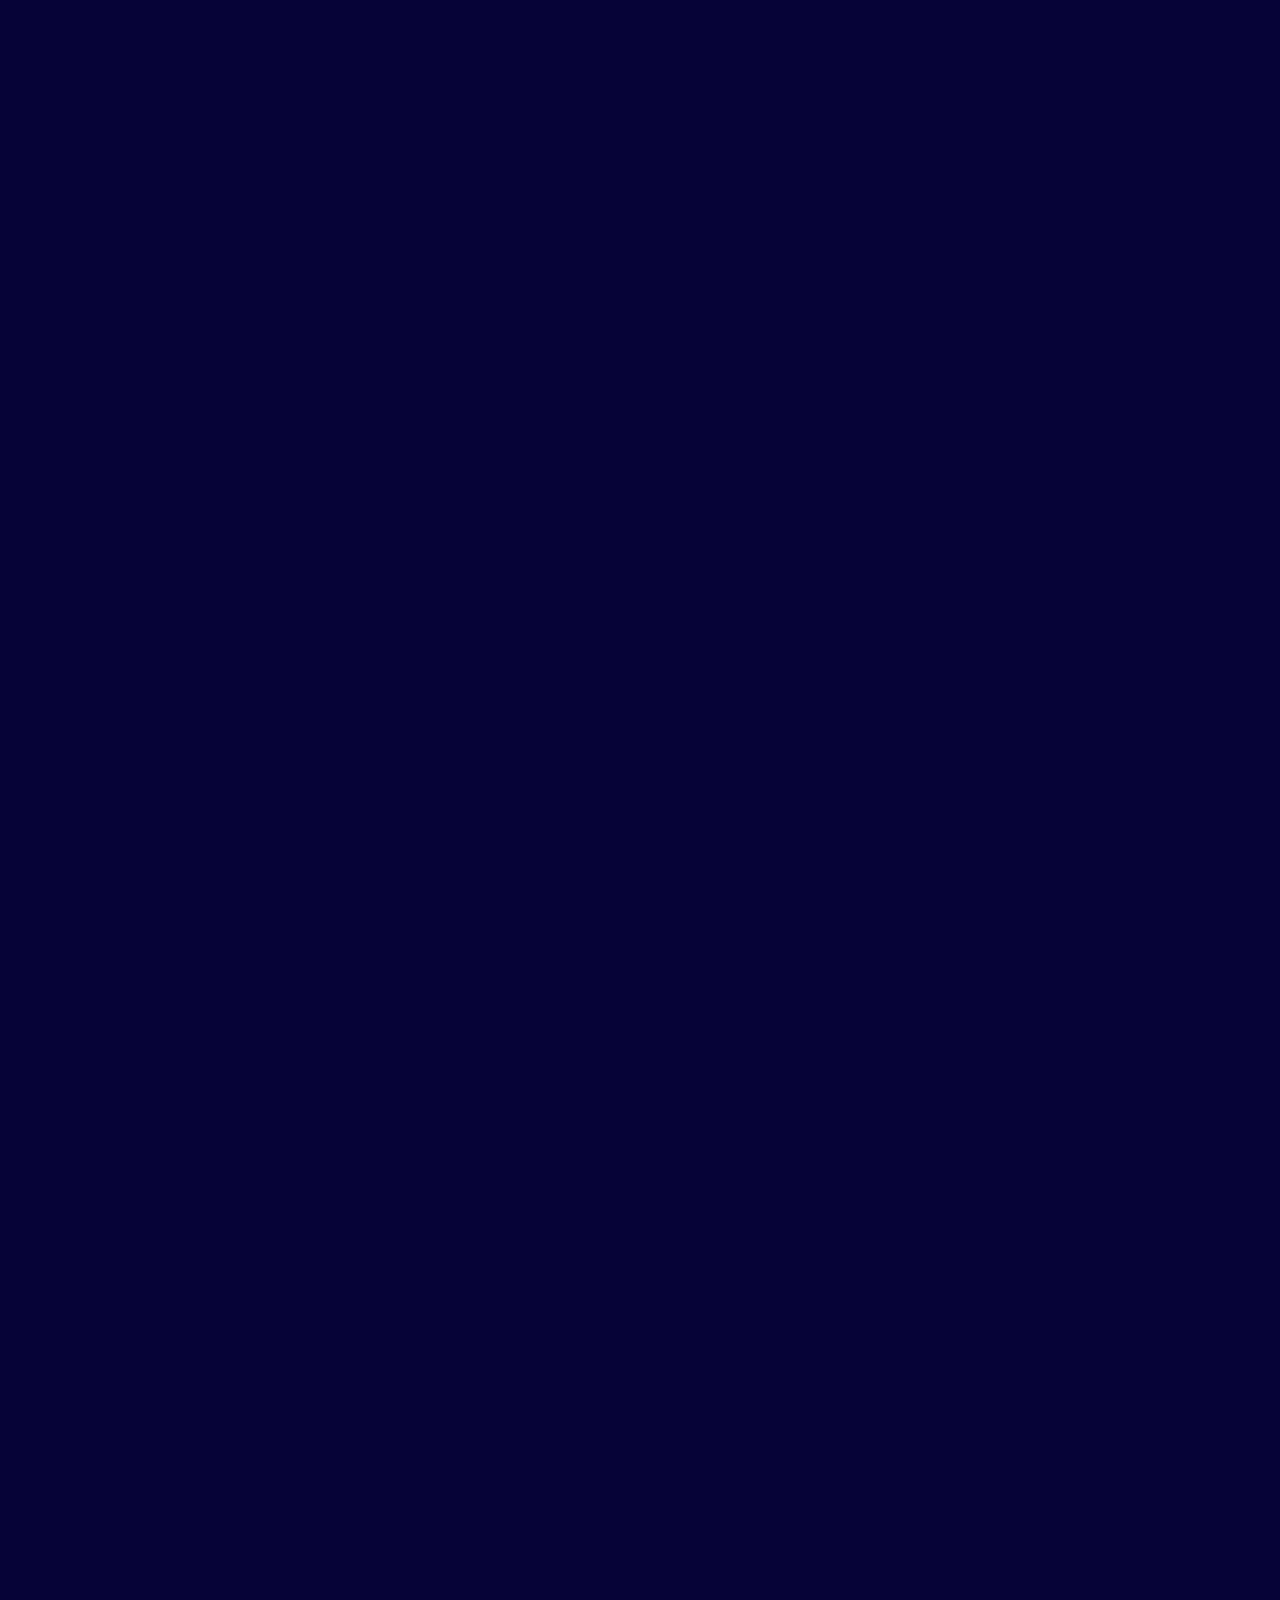
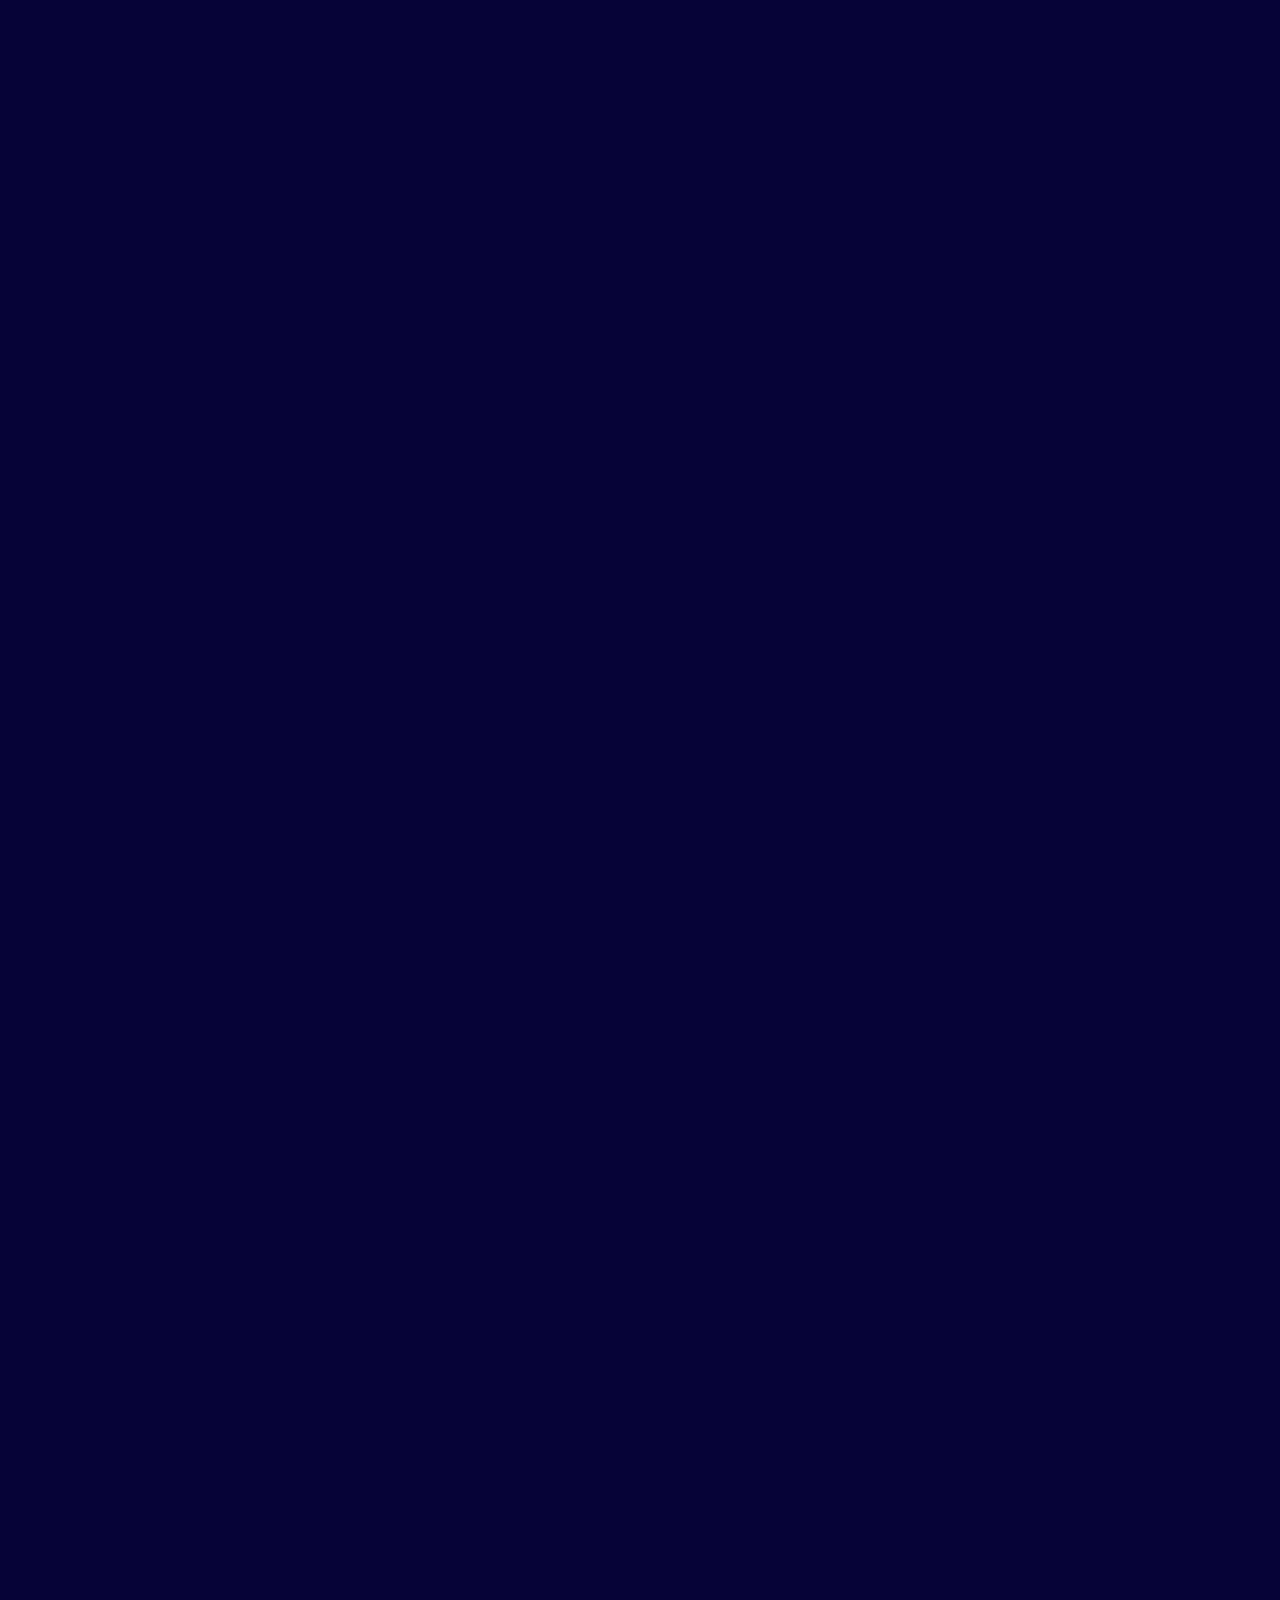
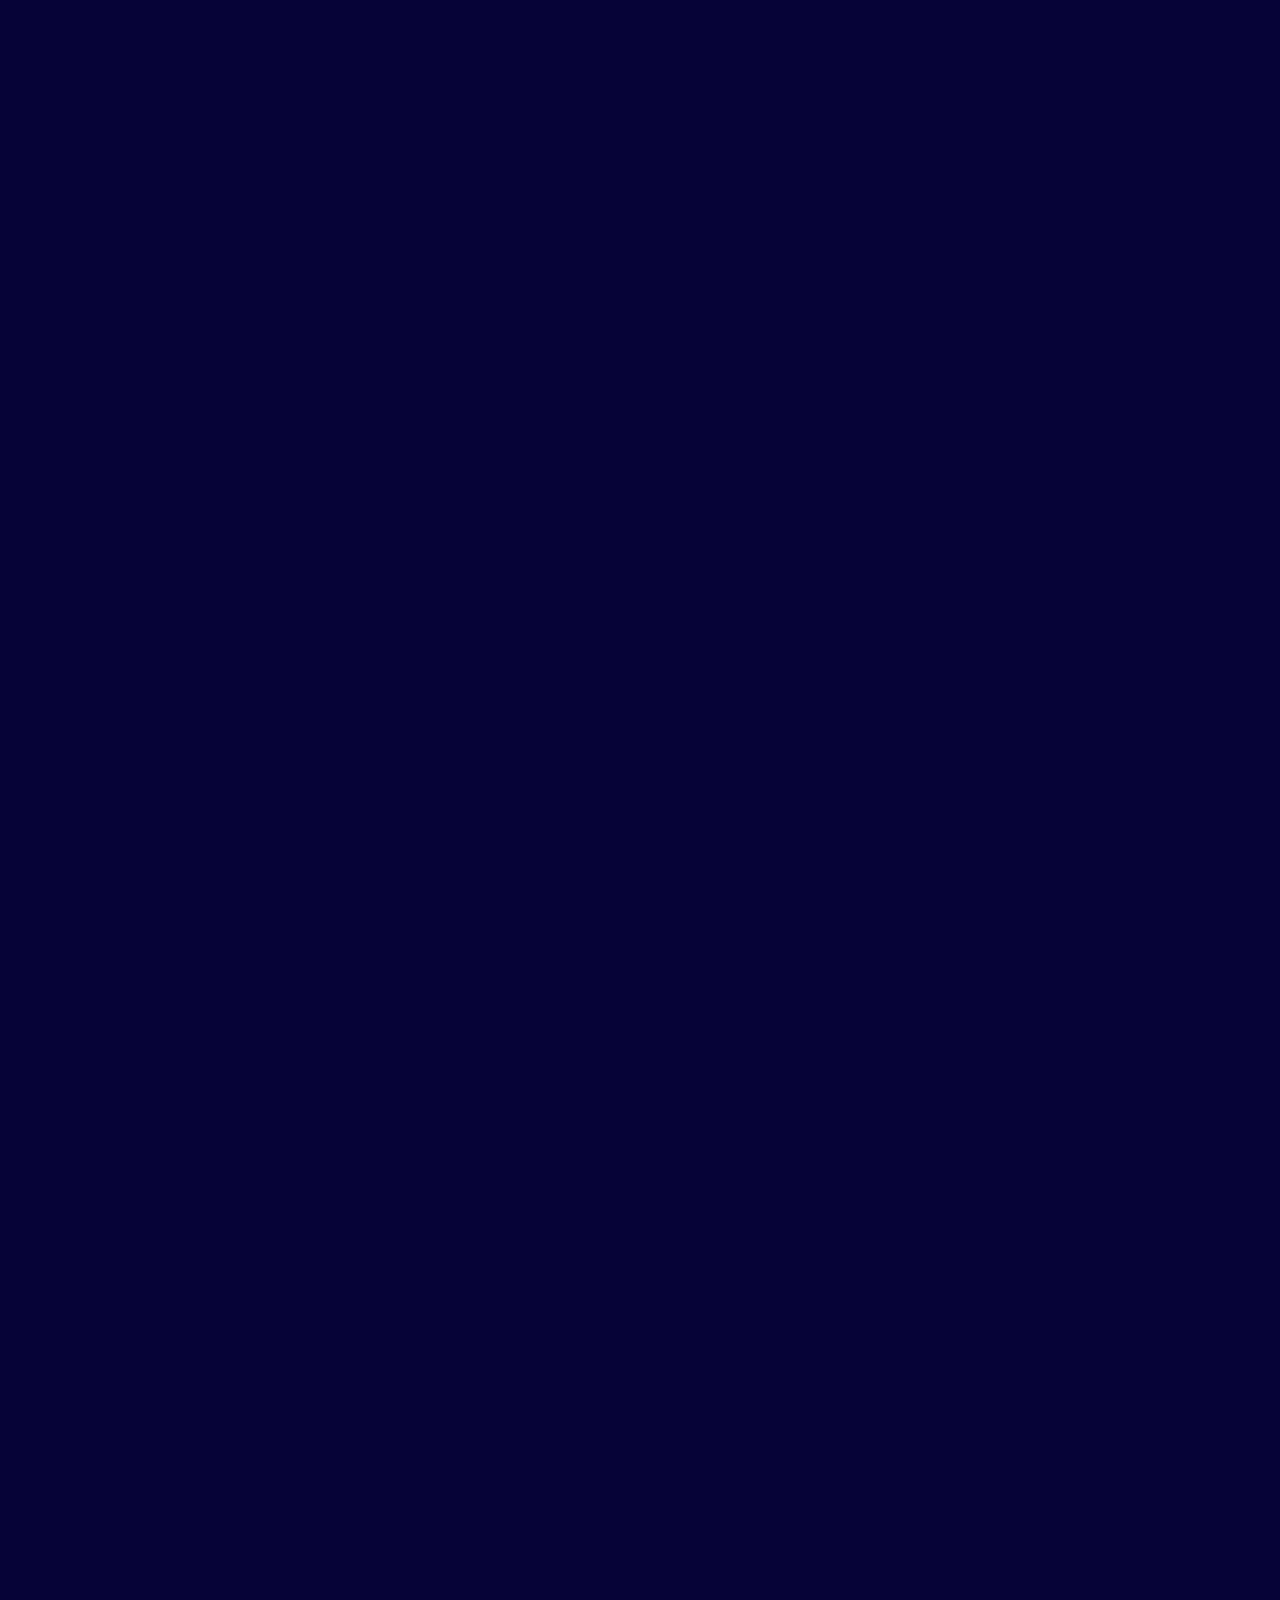
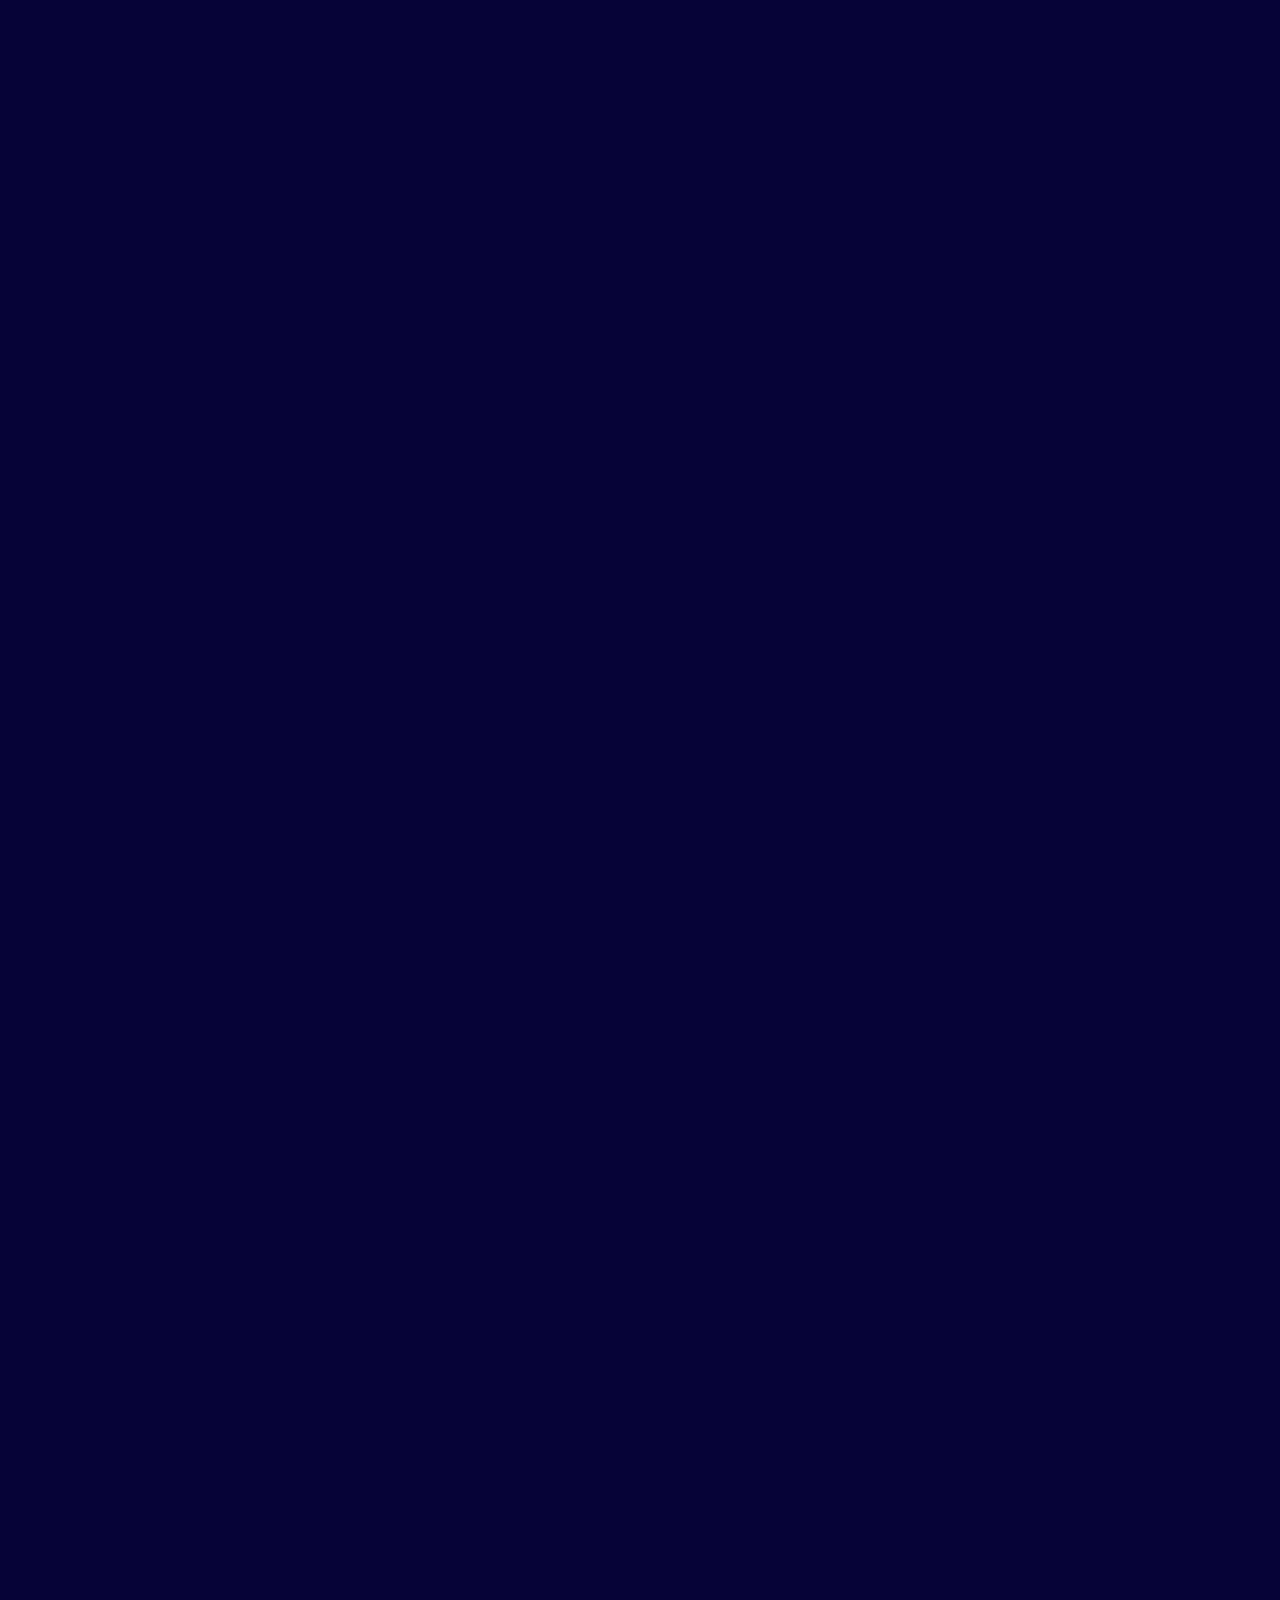
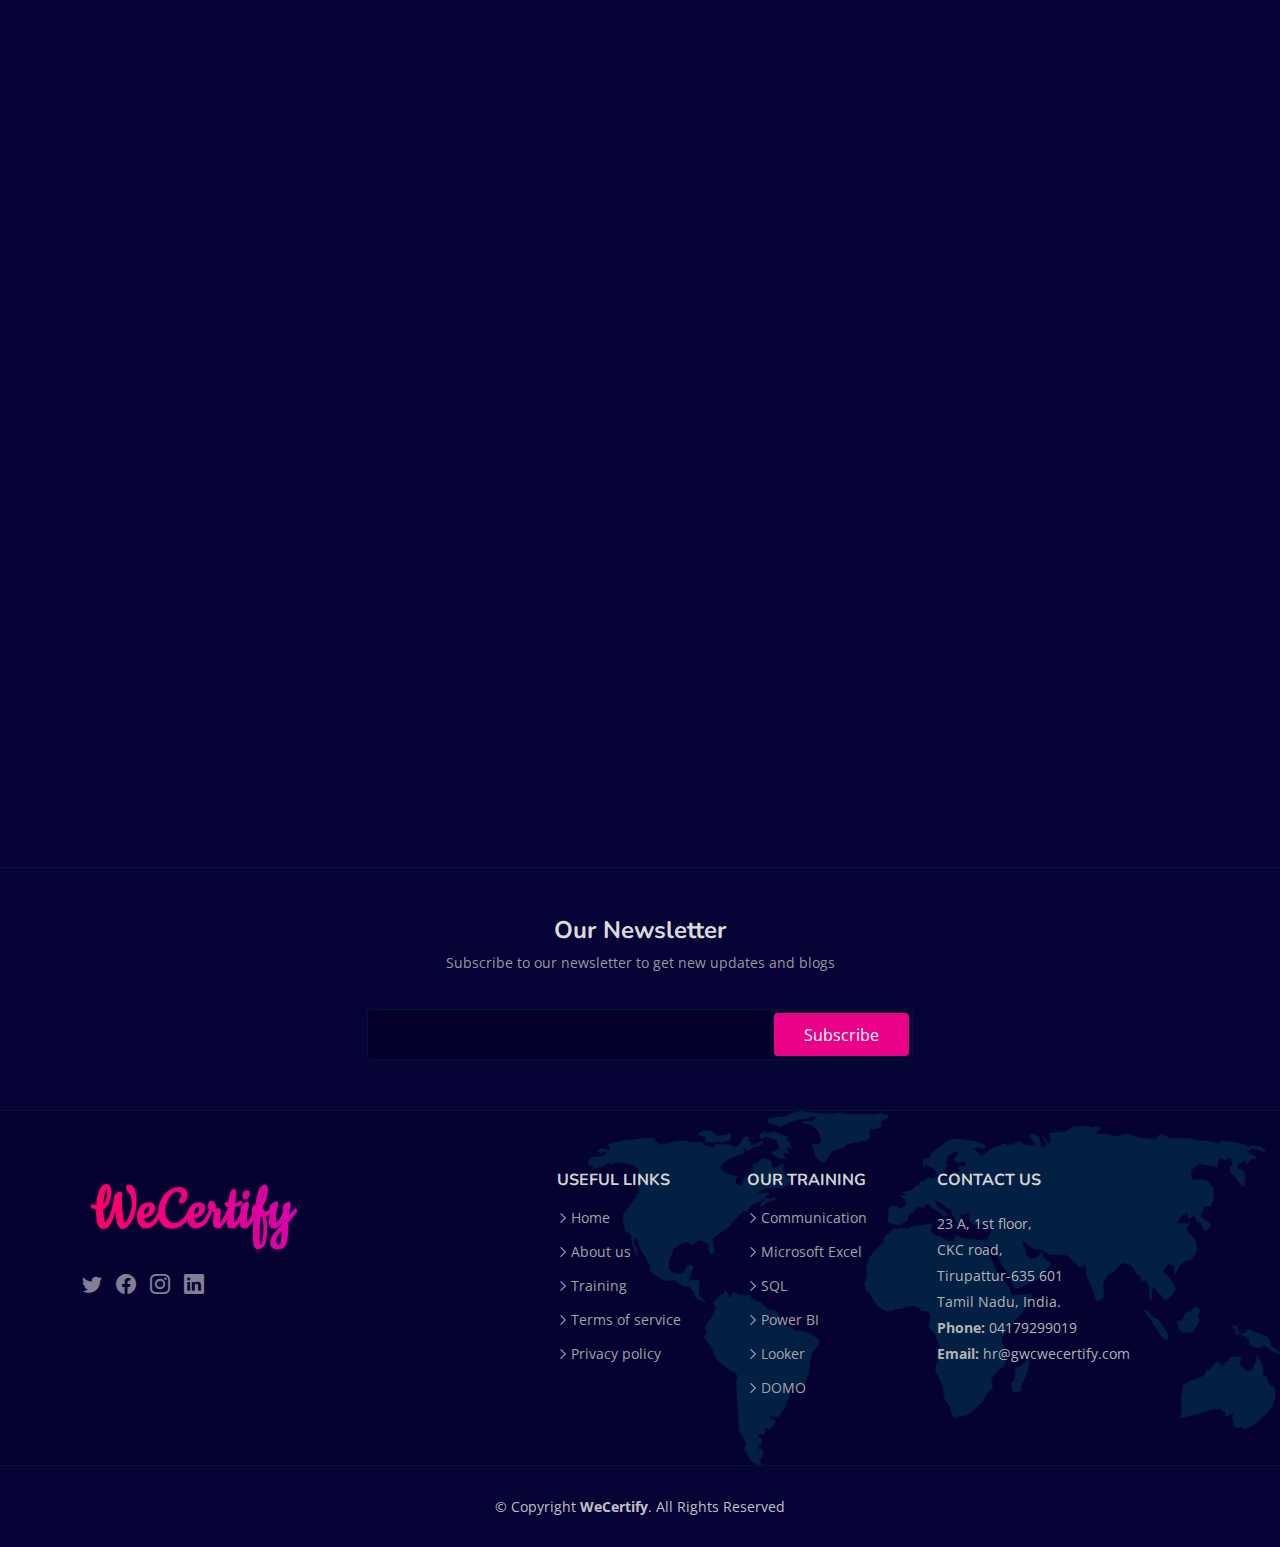
==== commit e18df144: "Removed Bug Number" ====
--- a/index.html
+++ b/index.html
@@ -1176,7 +1176,7 @@
 
         <div class="row">
 
-          <div class="col-lg-4">99
+          <div class="col-lg-4">  
             <div class="post-box">
               <div class="post-img"><img src="assets/img/blog/blog-1.jpg" class="img-fluid" alt=""></div>
               <span class="post-date">Tue, September 15</span>
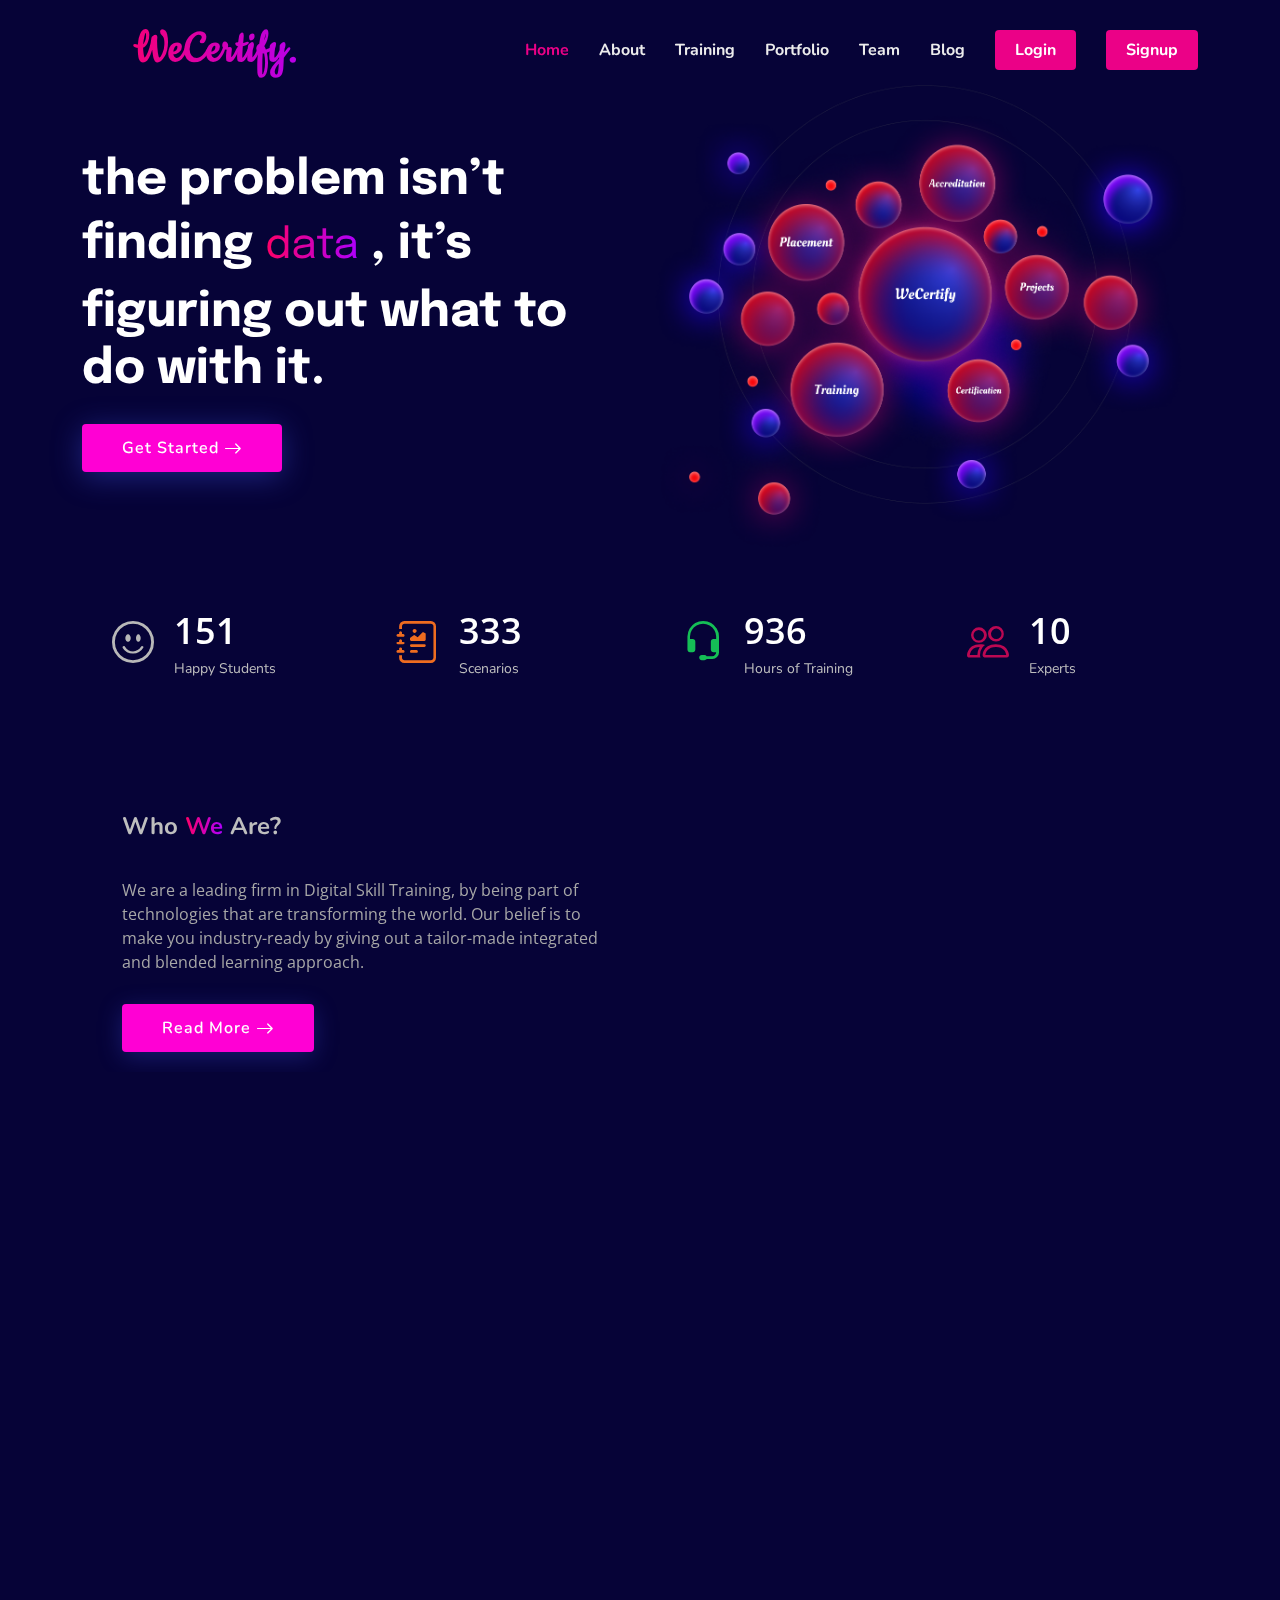
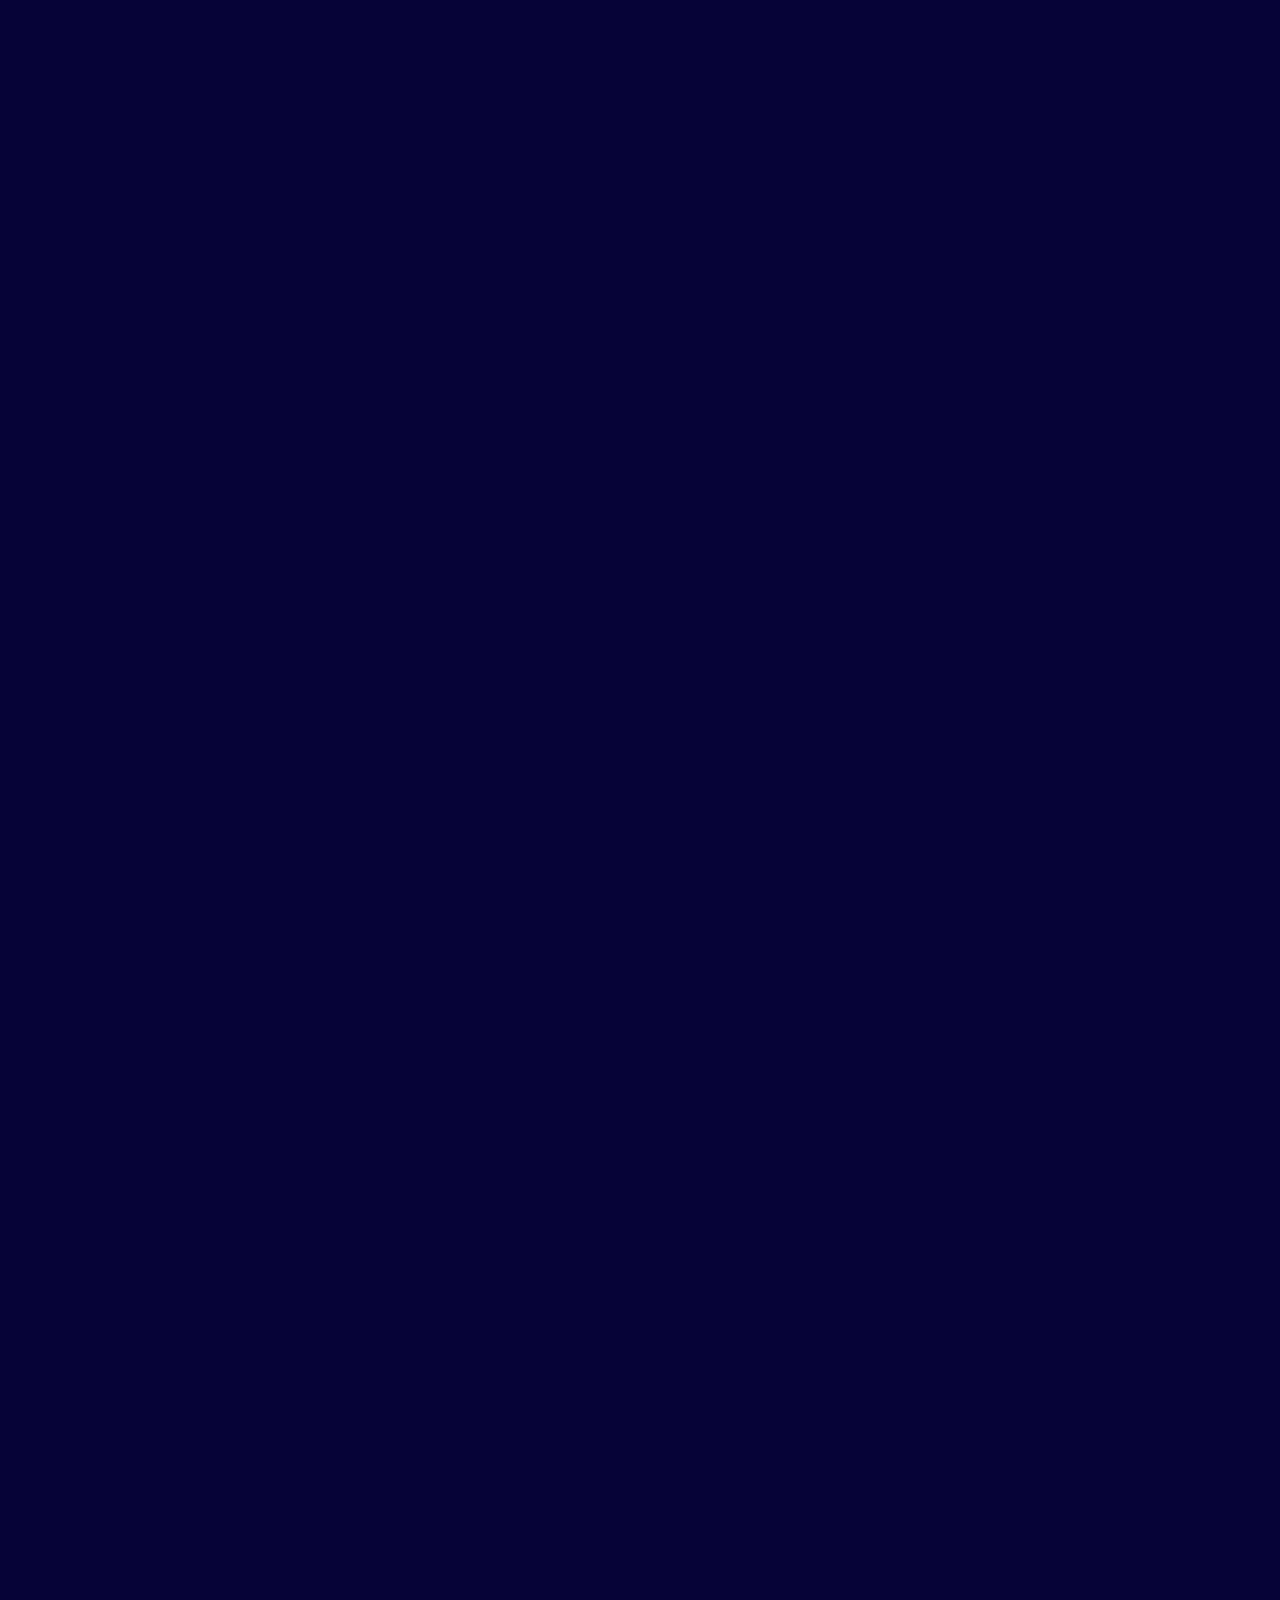
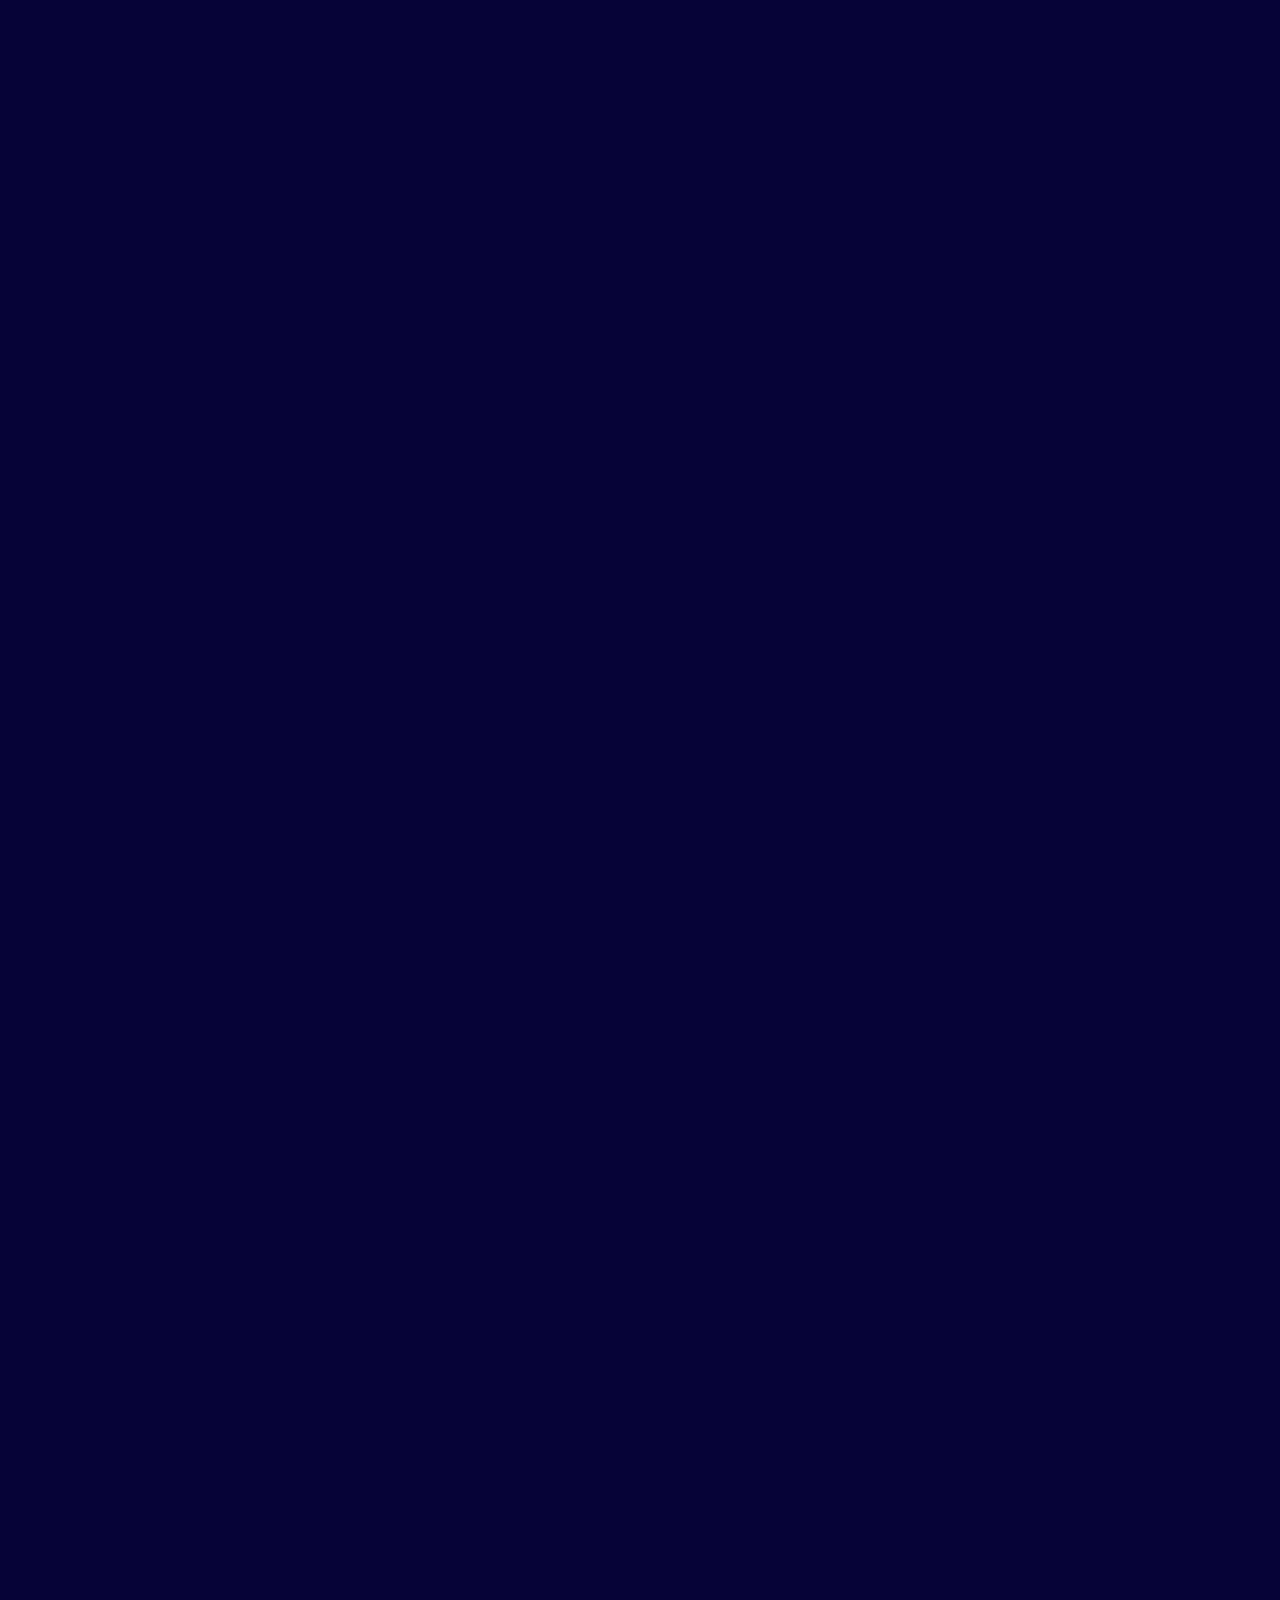
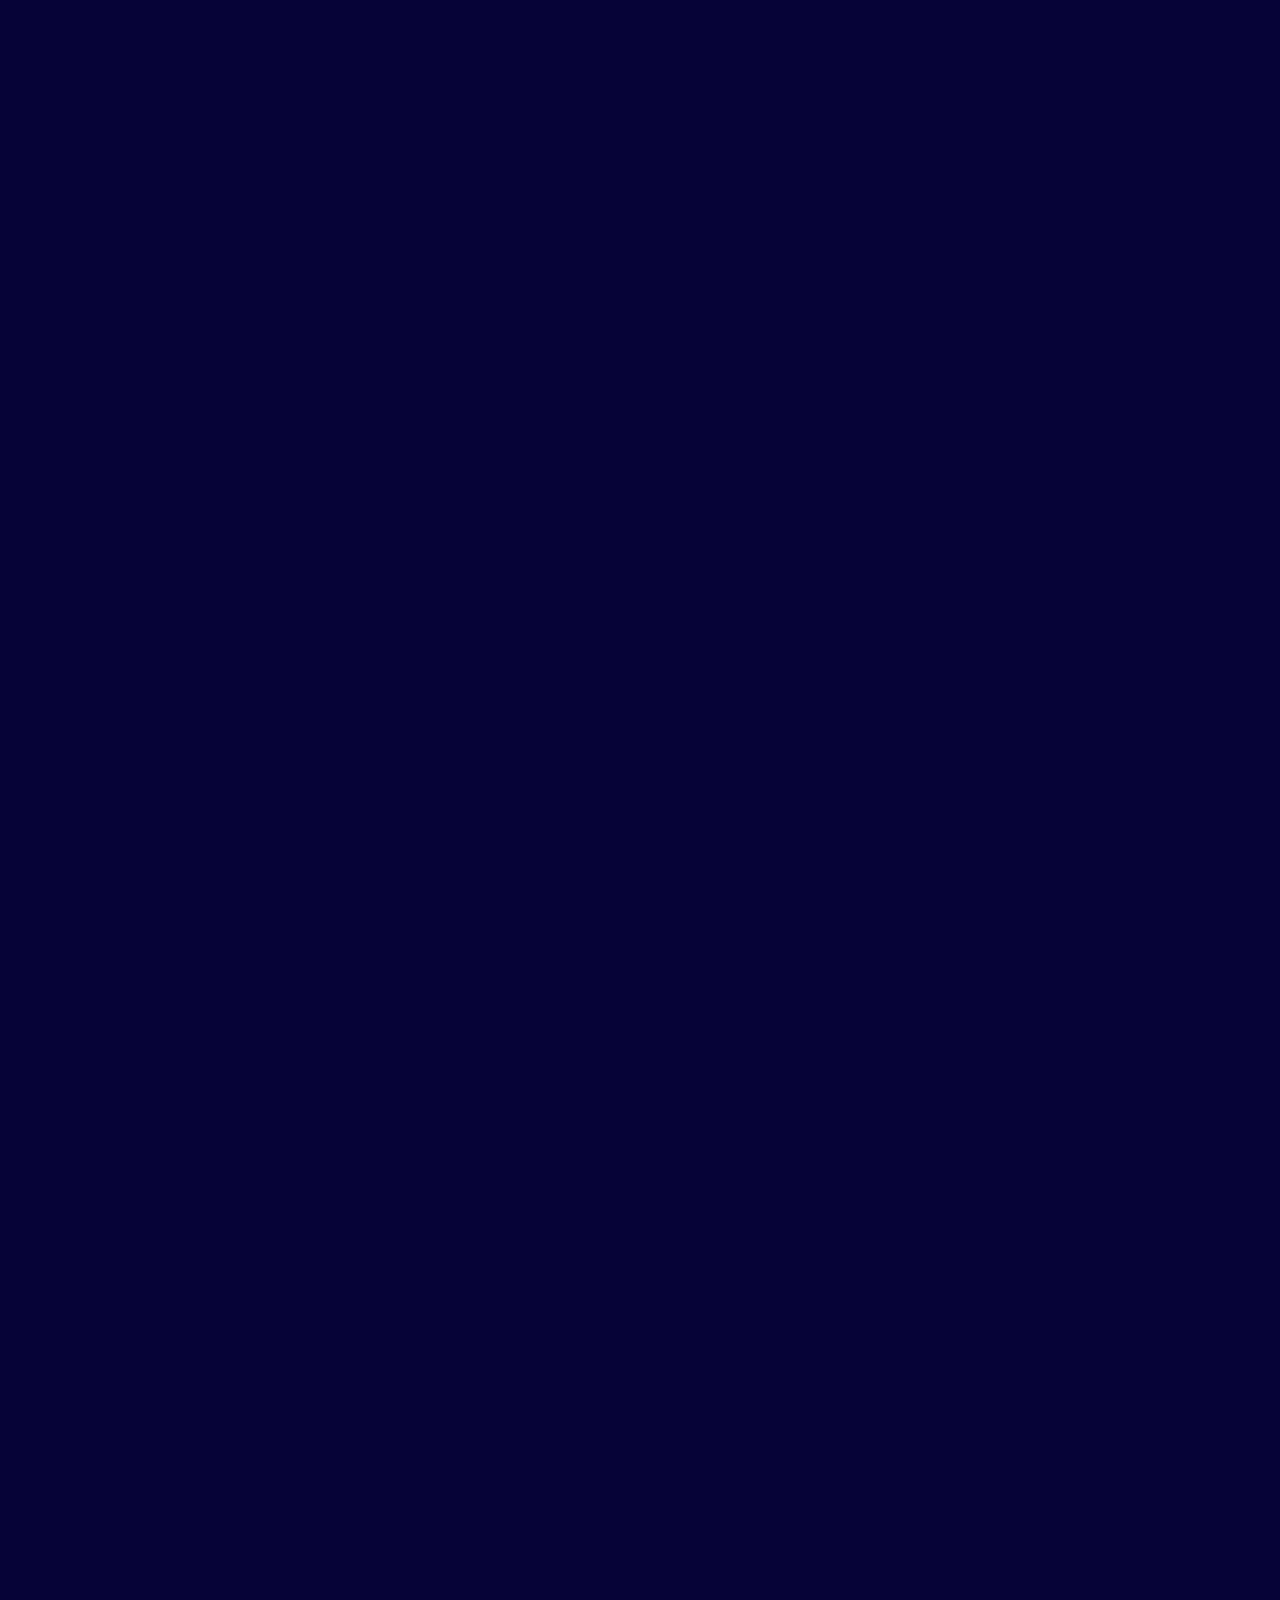
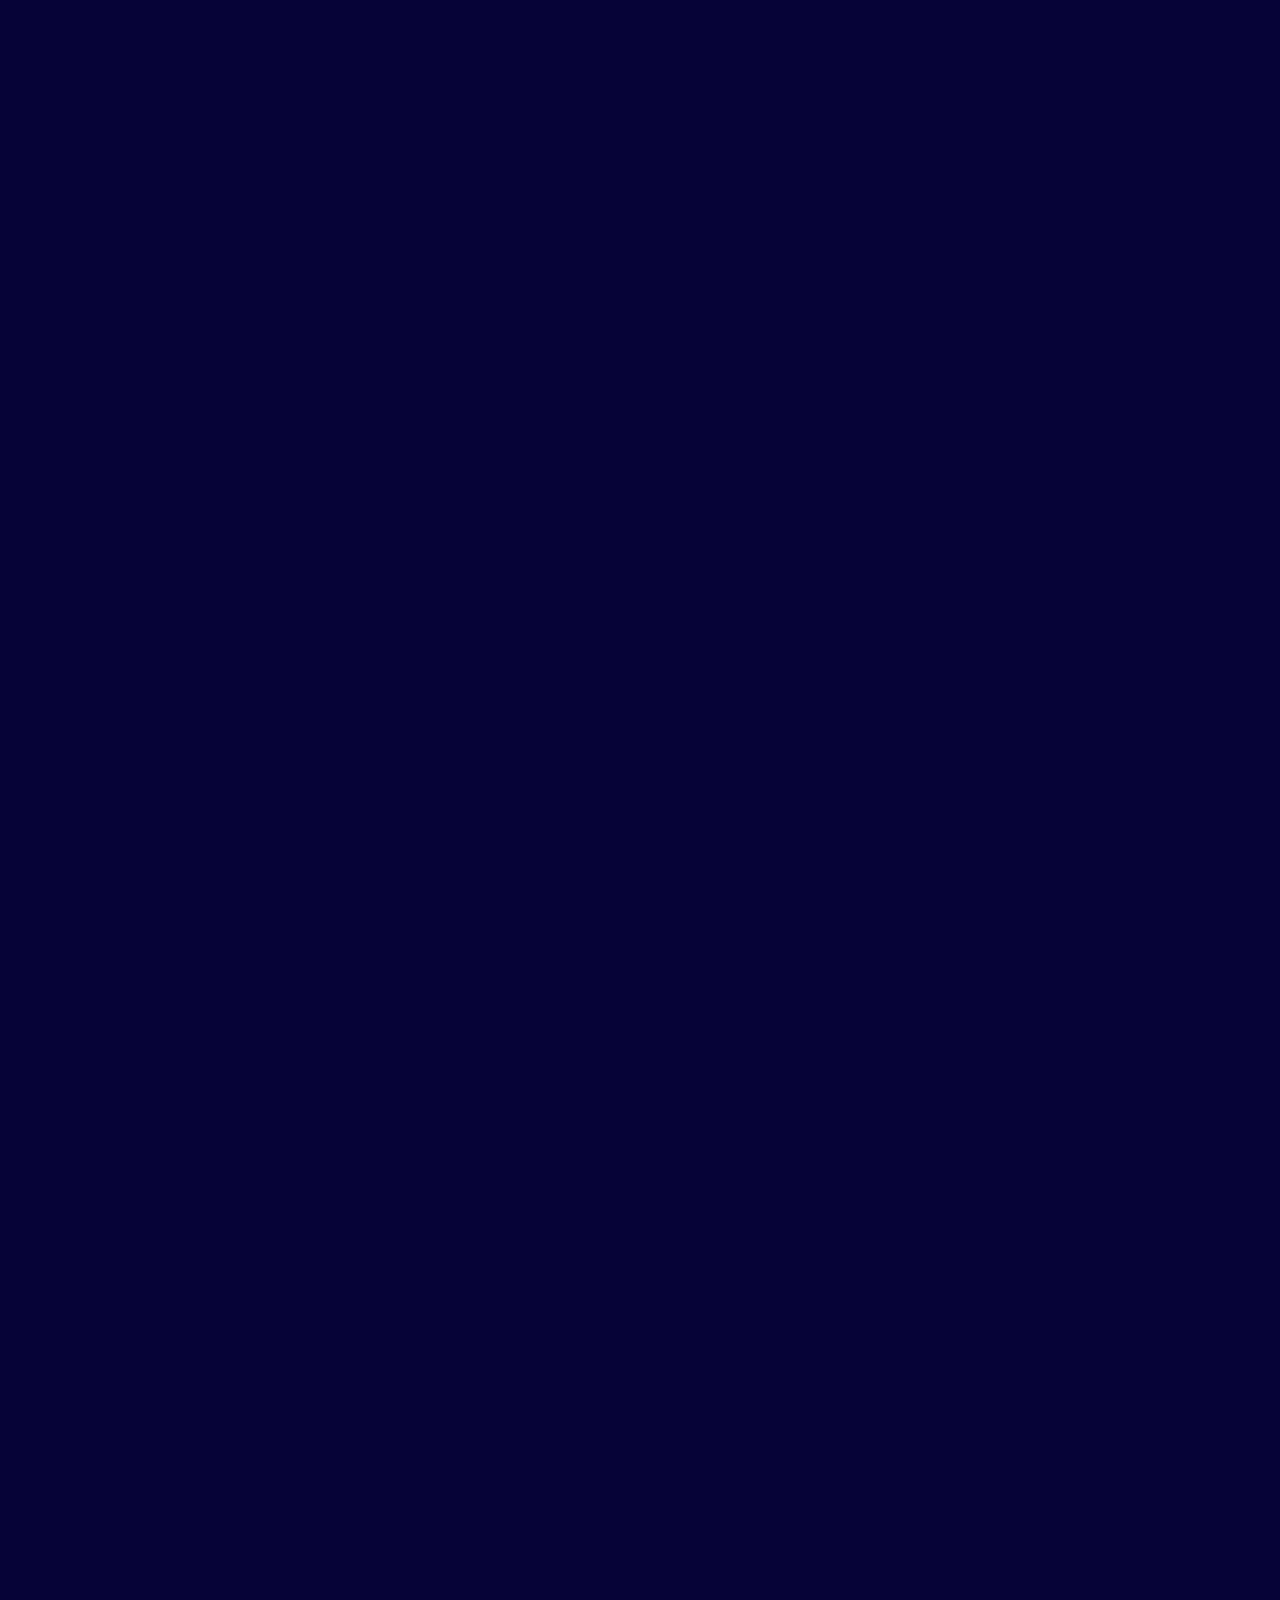
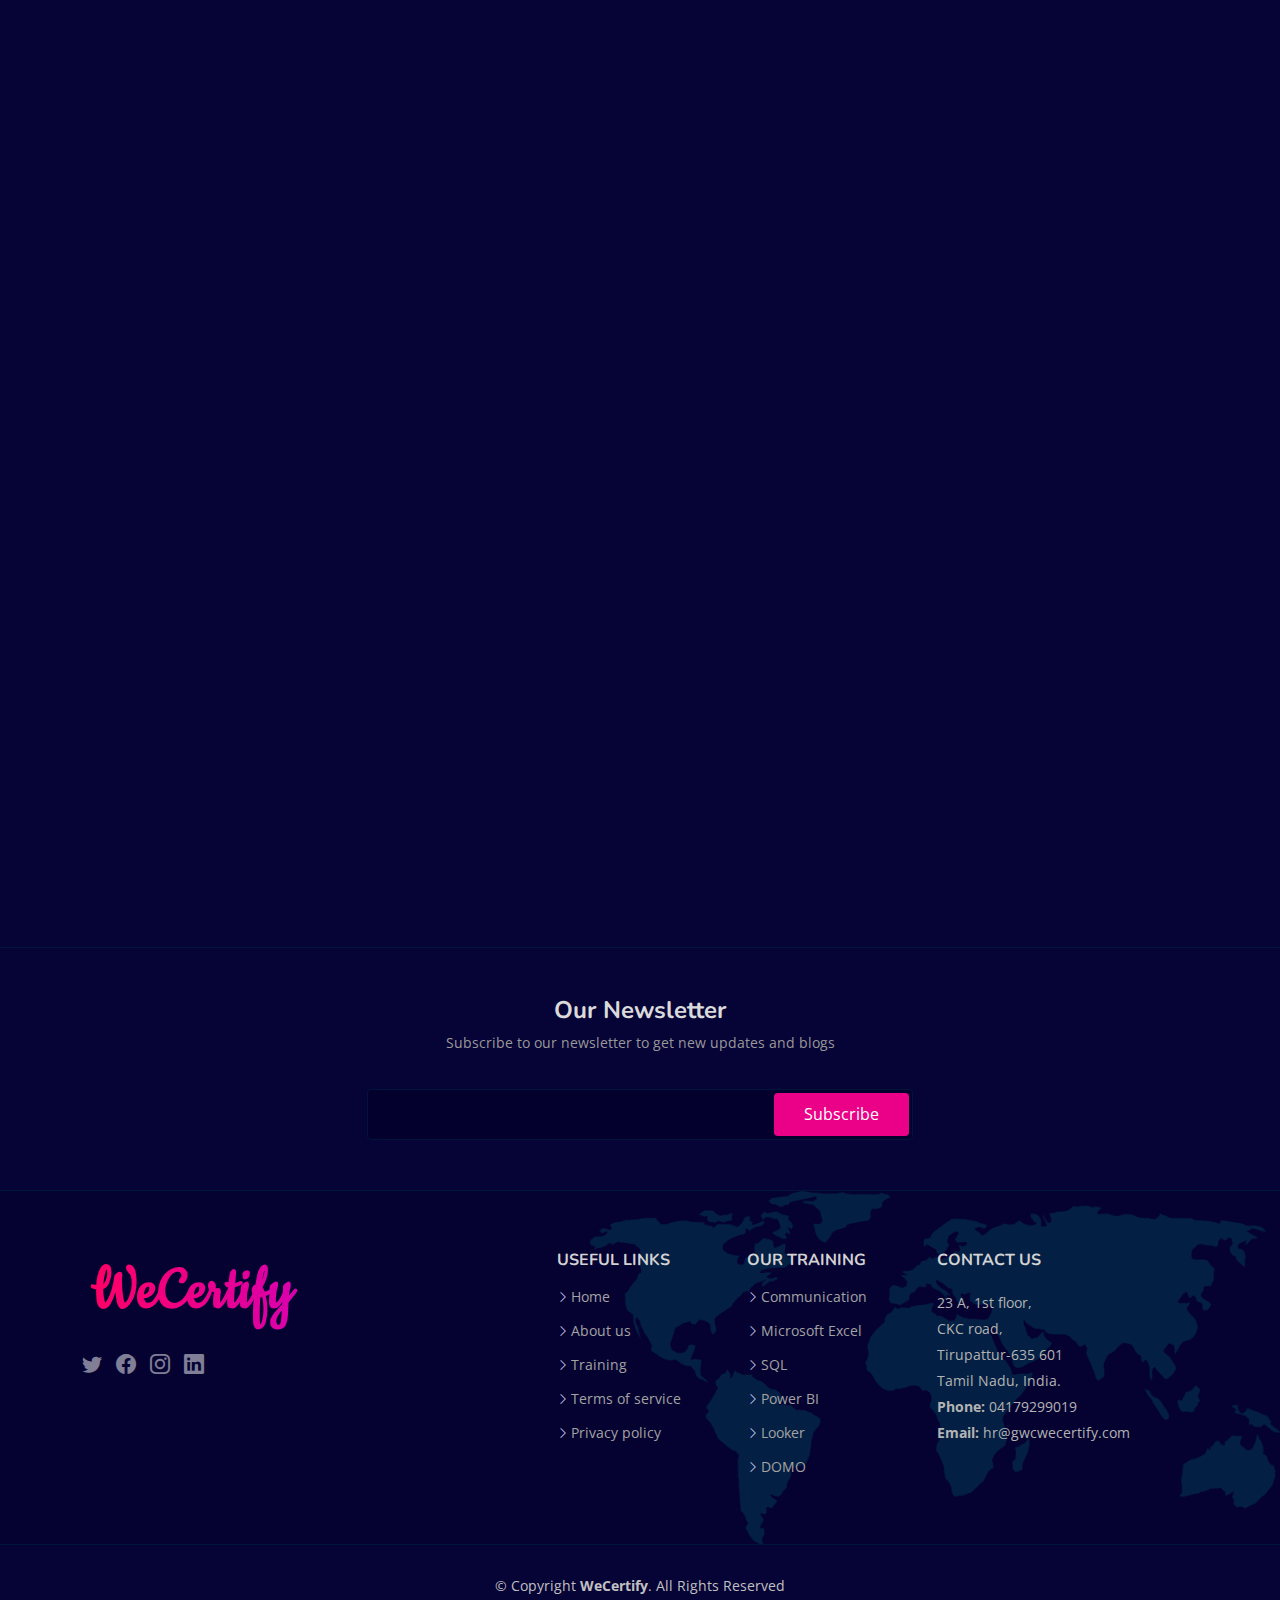
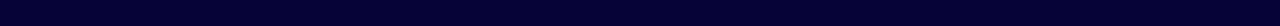
==== commit cacd67ba: "Swati Content Added" ====
--- a/index.html
+++ b/index.html
@@ -1108,7 +1108,7 @@
               <div class="member-info">
                 <h4>Madhu Sudhanan</h4>
                 <span>VP, Data-Engineering</span>
-                <p>Velit aut quia fugit et et. Dolorum ea voluptate vel tempore tenetur ipsa quae aut. Ipsum exercitationem iure minima enim corporis et voluptate.</p>
+                <p>Madhu has 7 years of experience in the ETL and Data Analyst role. He is also having knowledge of the Healthcare Domain and the Oil Industry Domain. His knowledge and experience skills in understanding the business helped clients and manage good relationships.</p>
               </div>
             </div>
           </div>
@@ -1126,7 +1126,7 @@
               <div class="member-info">
                 <h4>Swati Dalal</h4>
                 <span>Learning and Development Manager</span>
-                <p>Velit aut quia fugit et et. Dolorum ea voluptate vel tempore tenetur ipsa quae aut. Ipsum exercitationem iure minima enim corporis et voluptate.</p>
+                <p>Training in GWC has provided me with two important elements: the opportunity to reach more learners than I ever would be able to on my own & helping people improve their careers and build great things.</p>
               </div>
             </div>
           </div>
@@ -1161,7 +1161,6 @@
           <div class="swiper-pagination"></div>
         </div>
       </div>
-
     </section><!-- End Clients Section -->
 
     <!-- ======= Recent Blog Posts Section ======= -->
@@ -1176,7 +1175,7 @@
 
         <div class="row">
 
-          <div class="col-lg-4">  
+          <div class="col-lg-4">
             <div class="post-box">
               <div class="post-img"><img src="assets/img/blog/blog-1.jpg" class="img-fluid" alt=""></div>
               <span class="post-date">Tue, September 15</span>
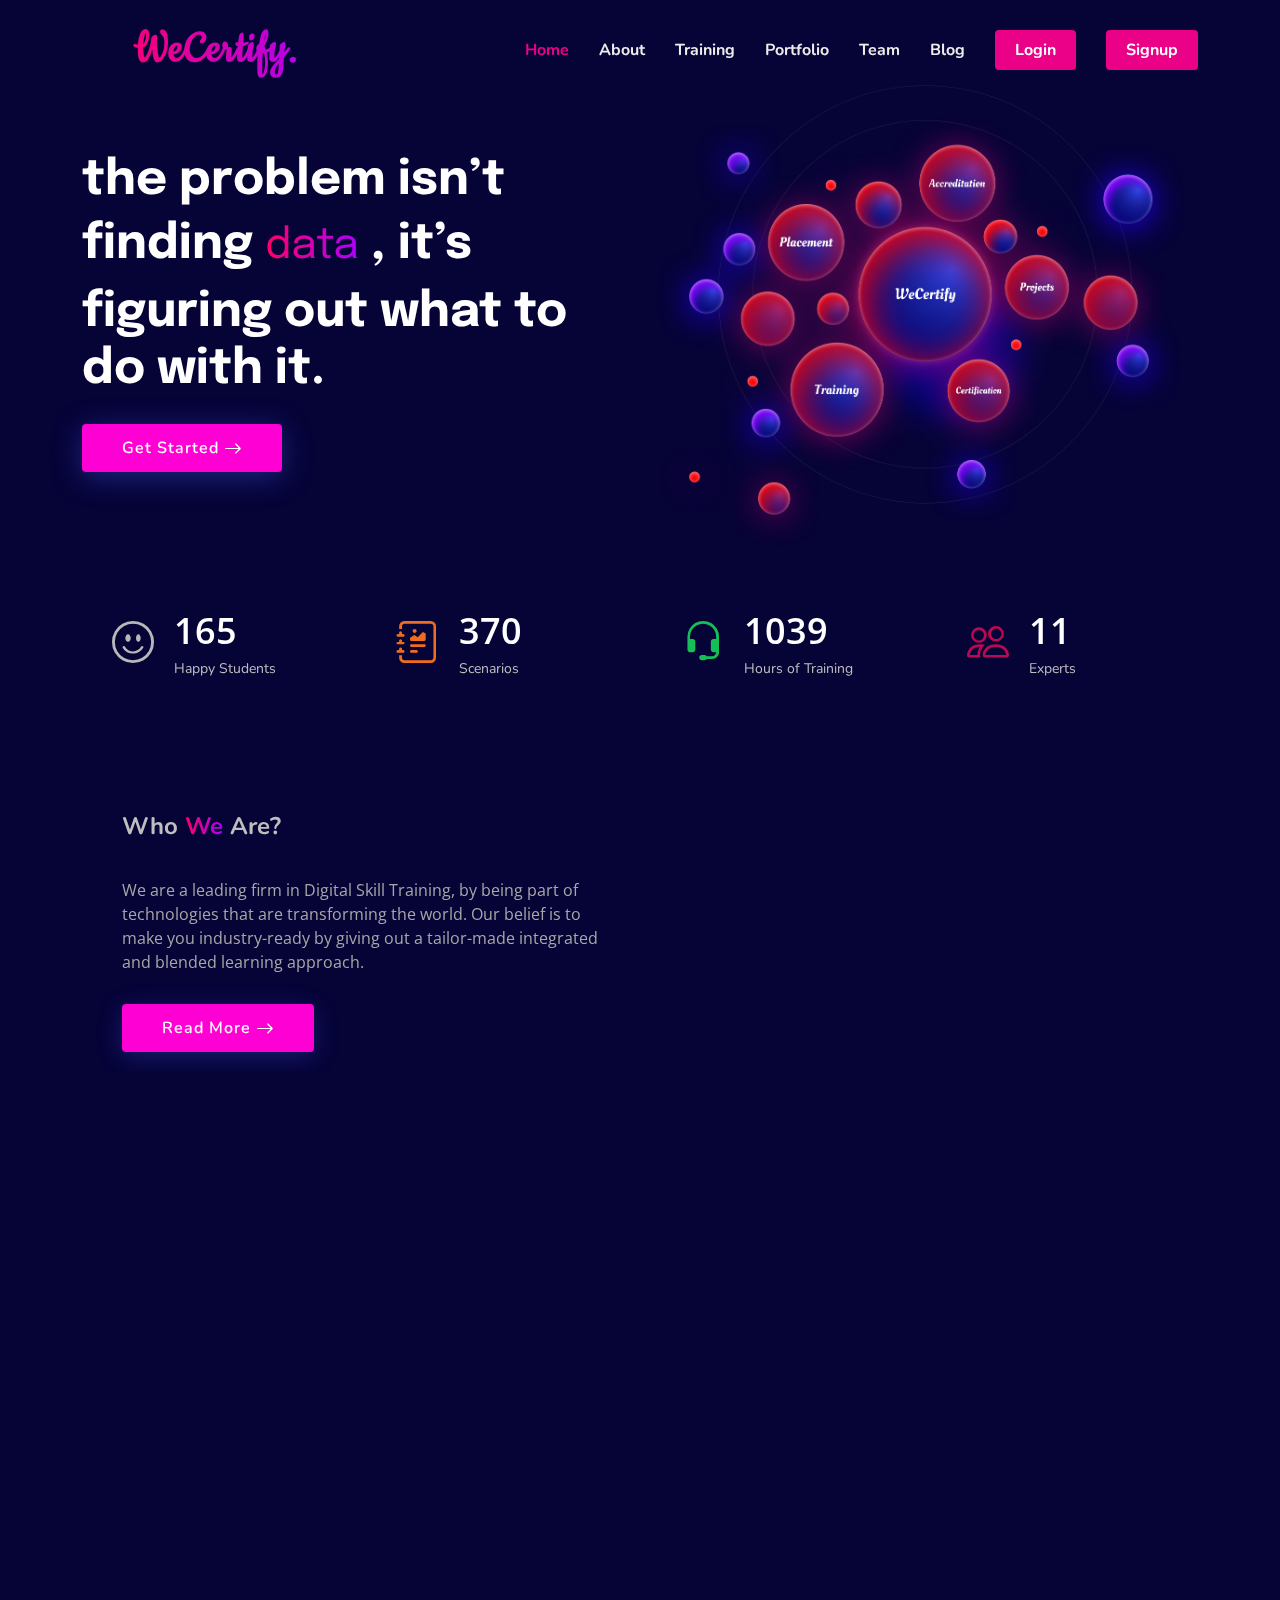
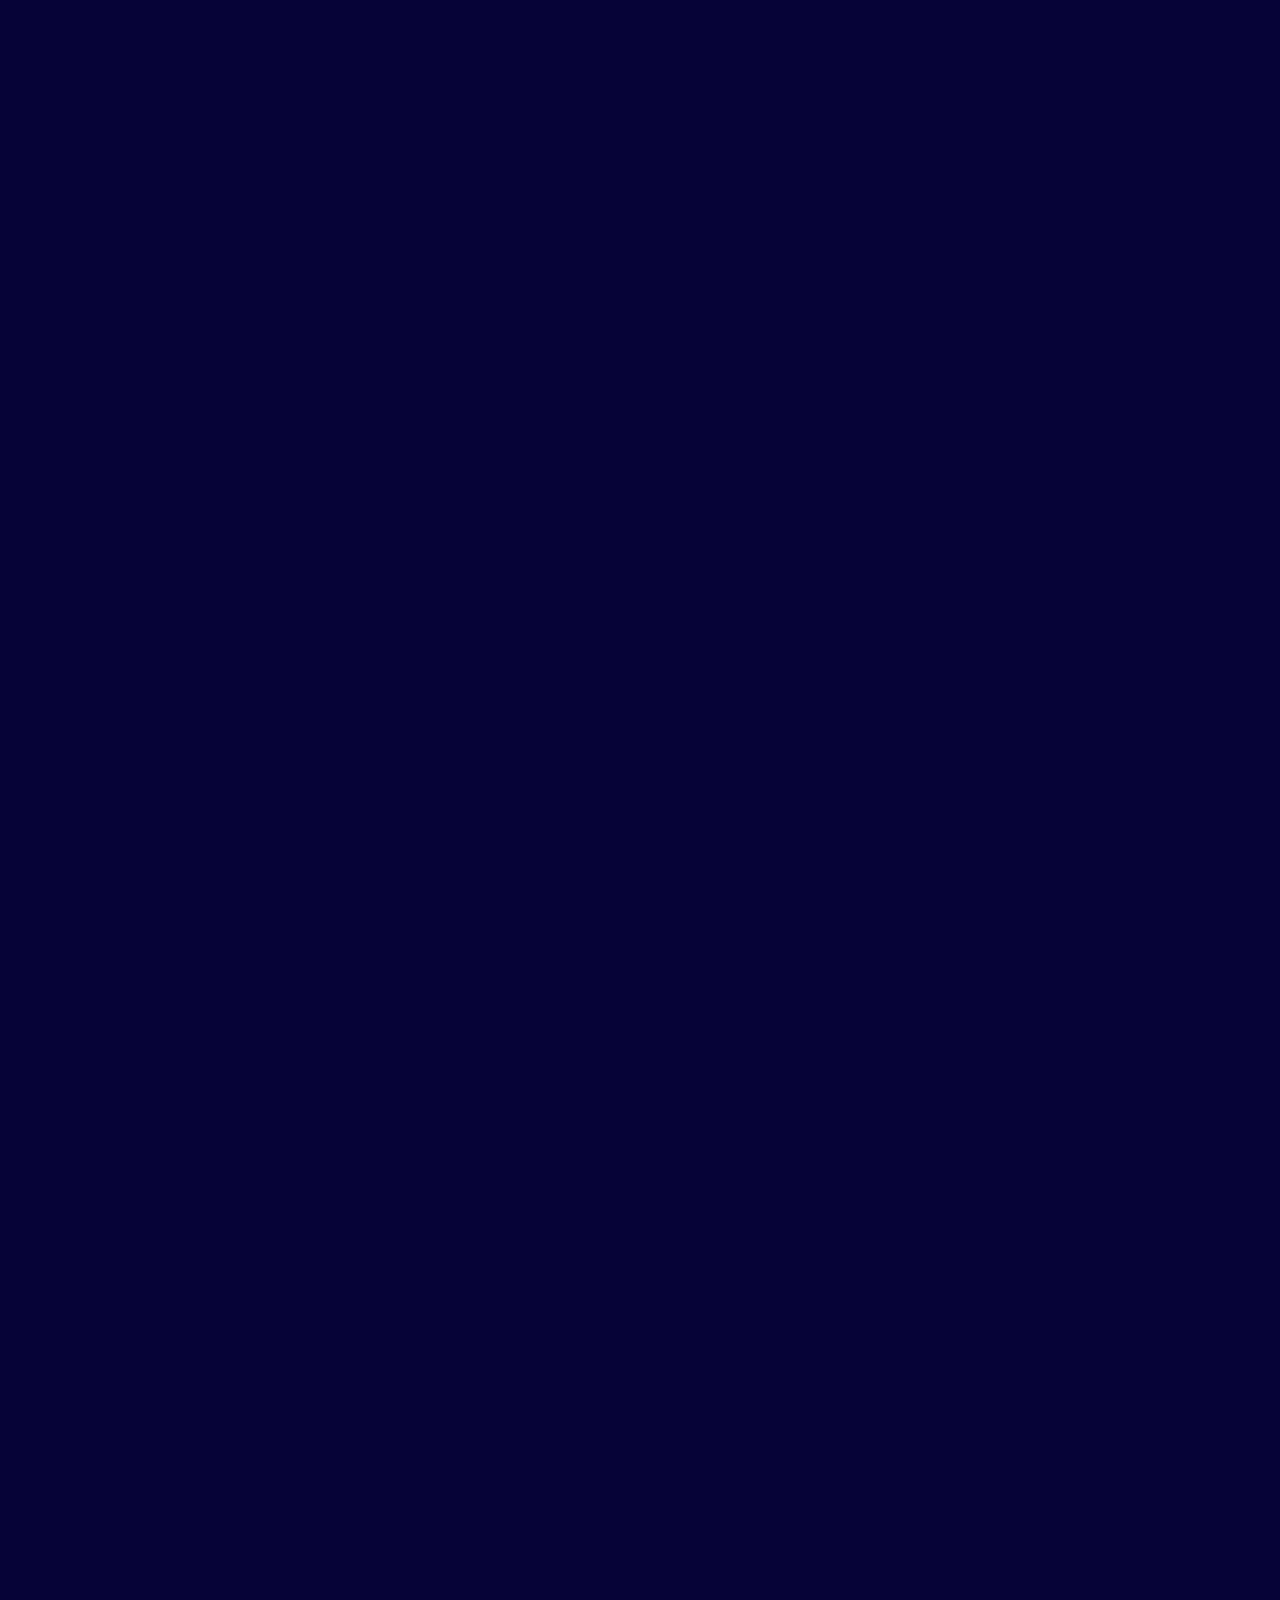
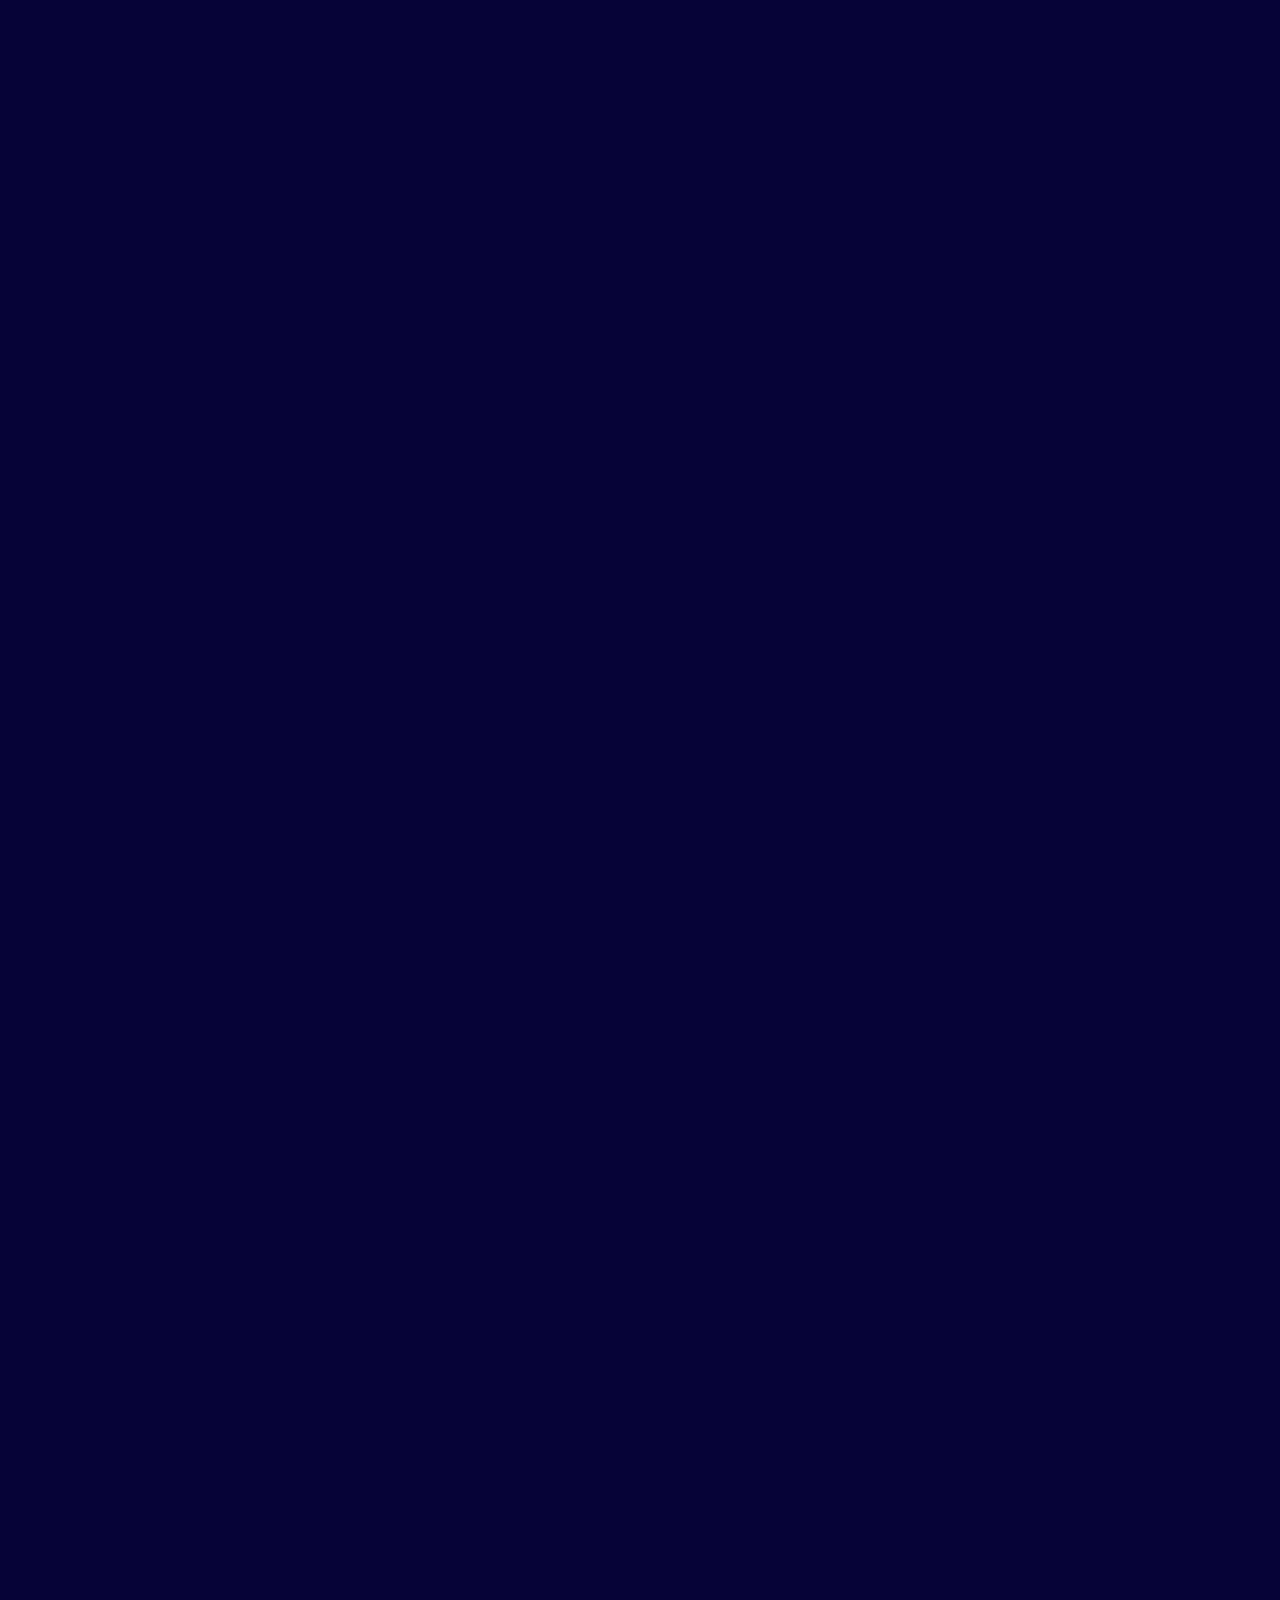
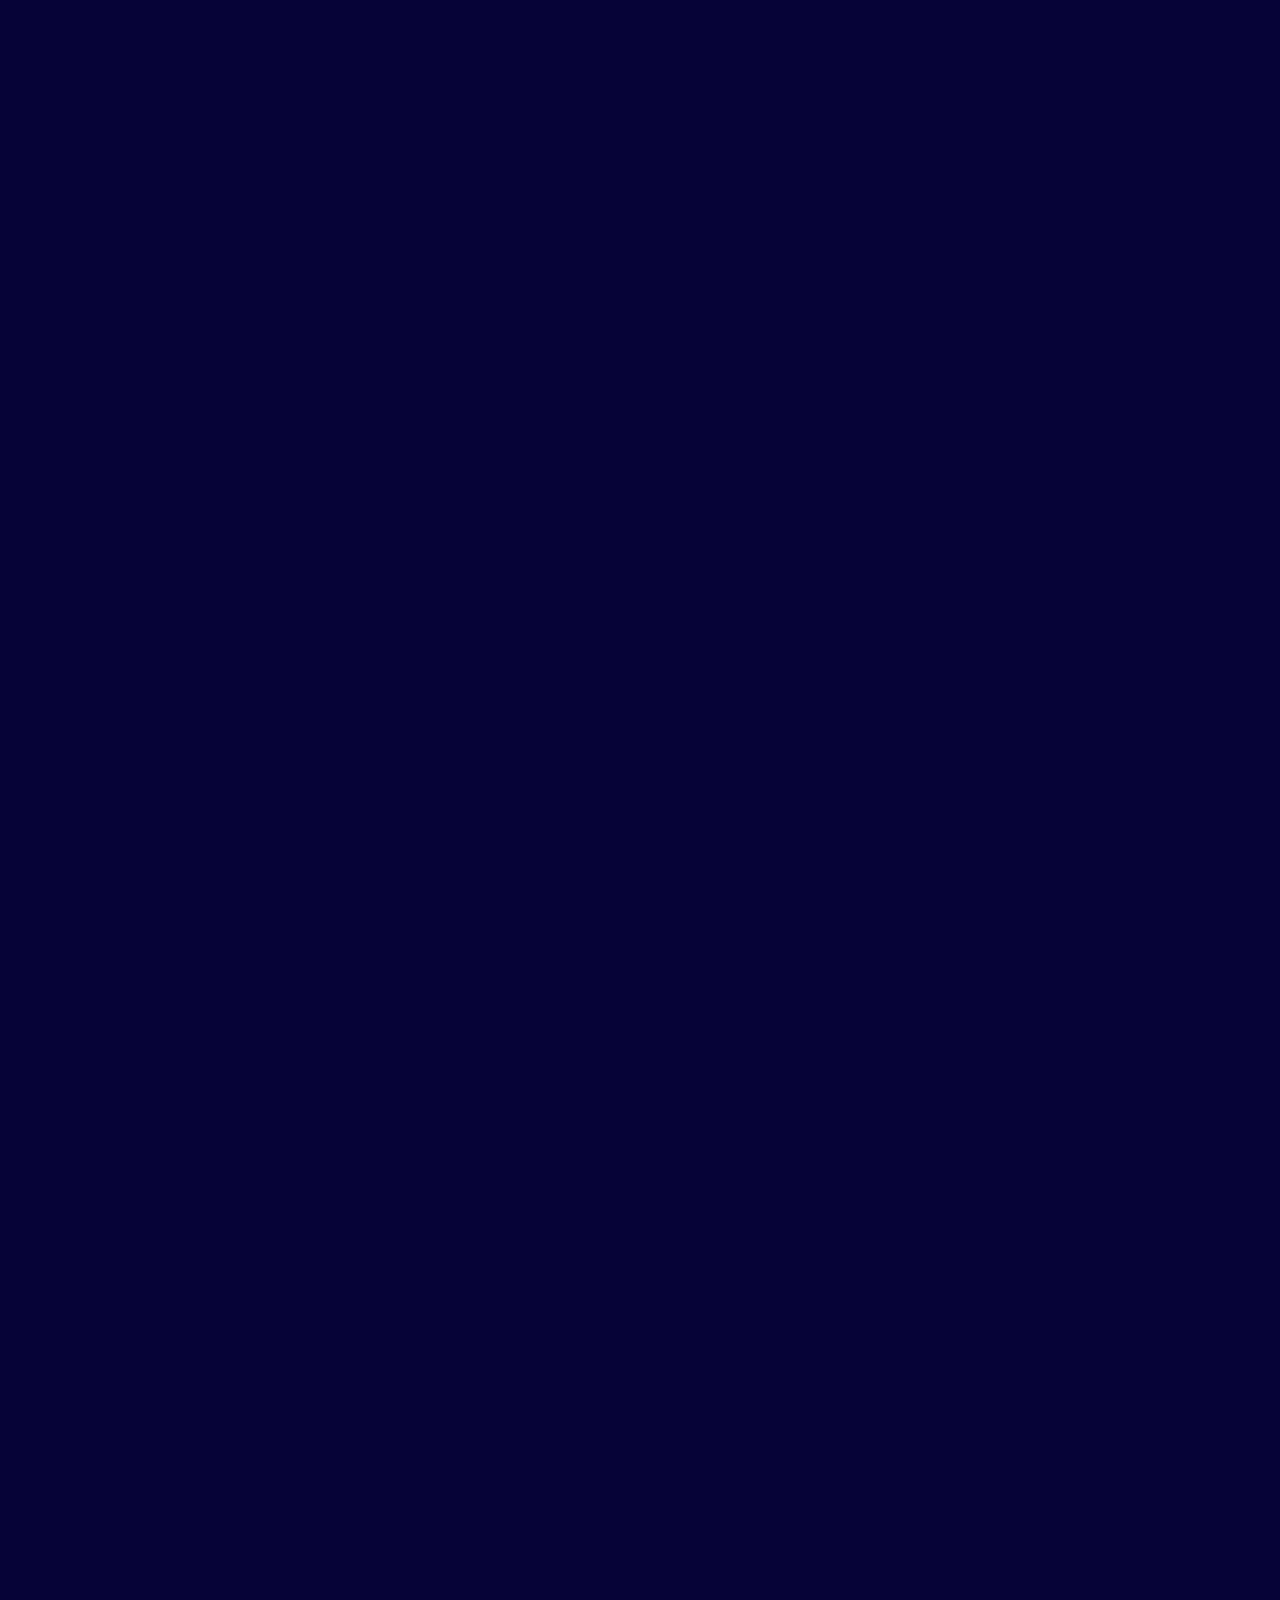
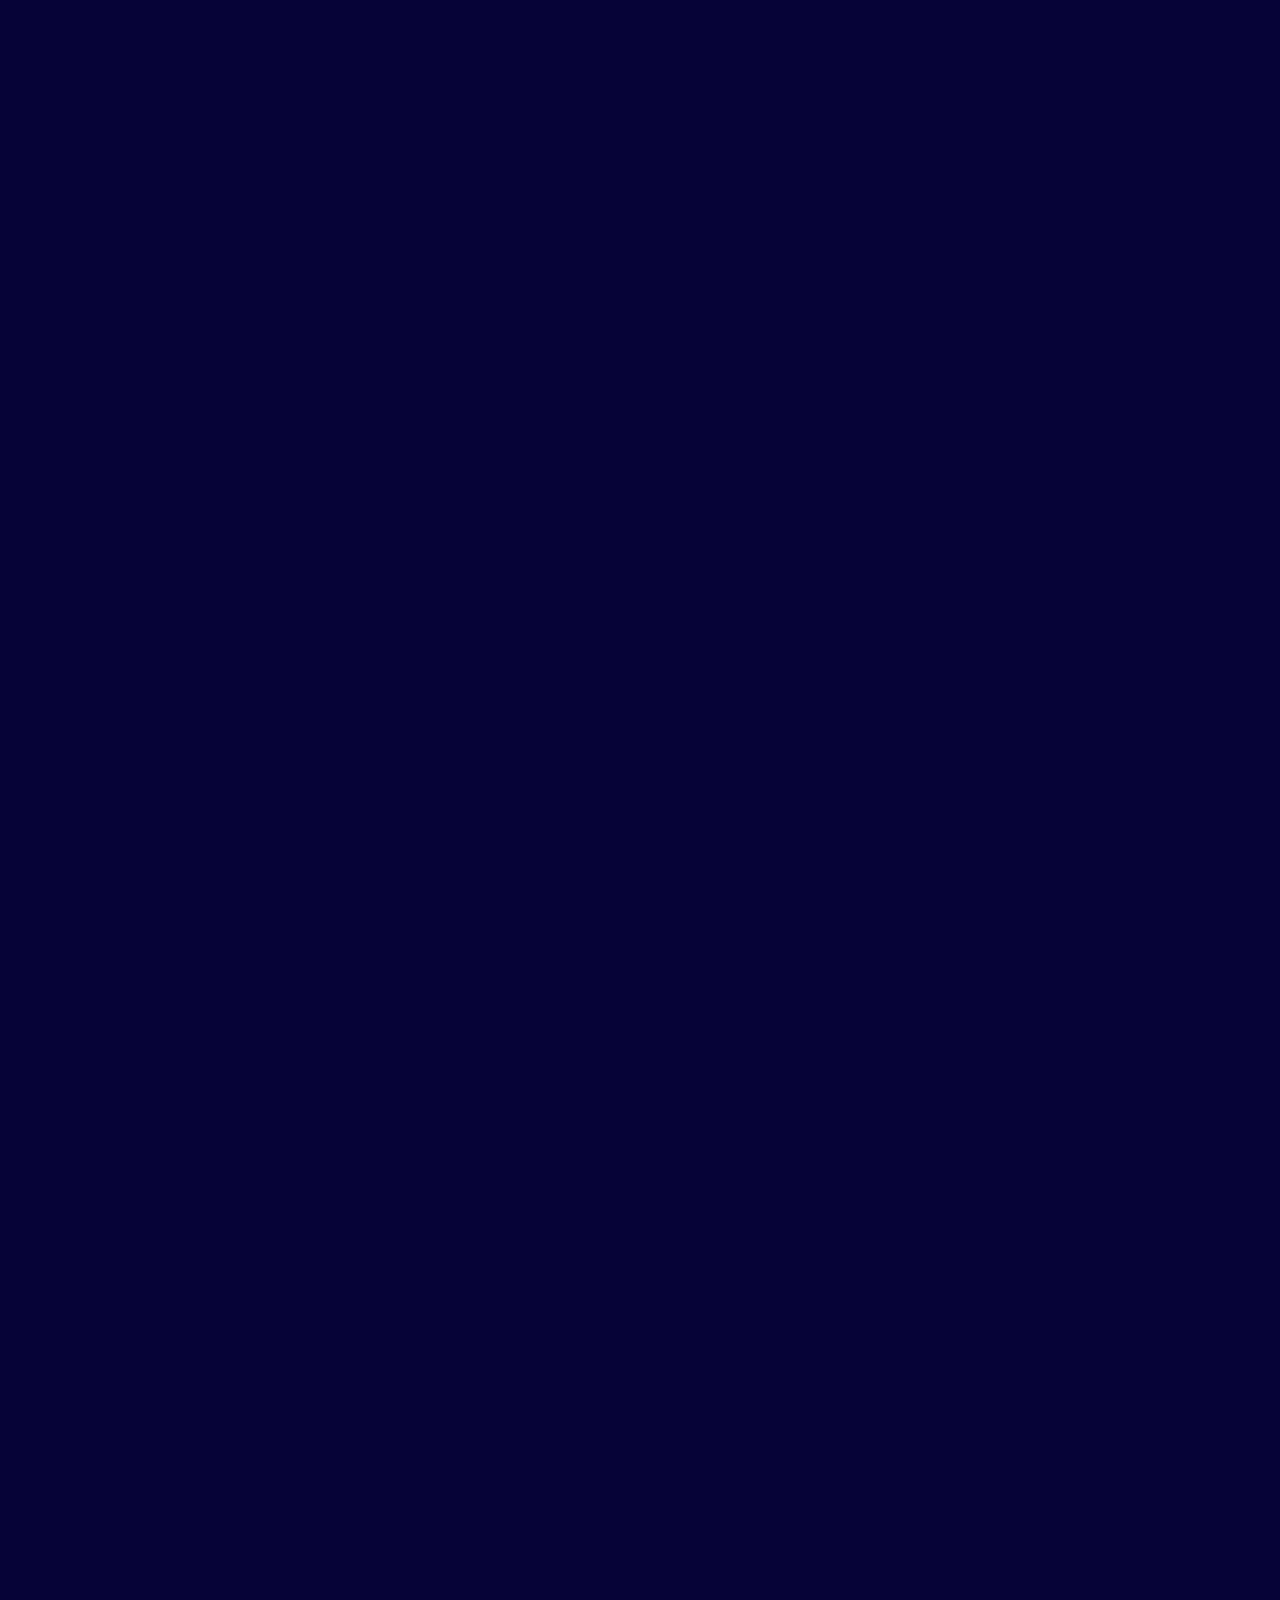
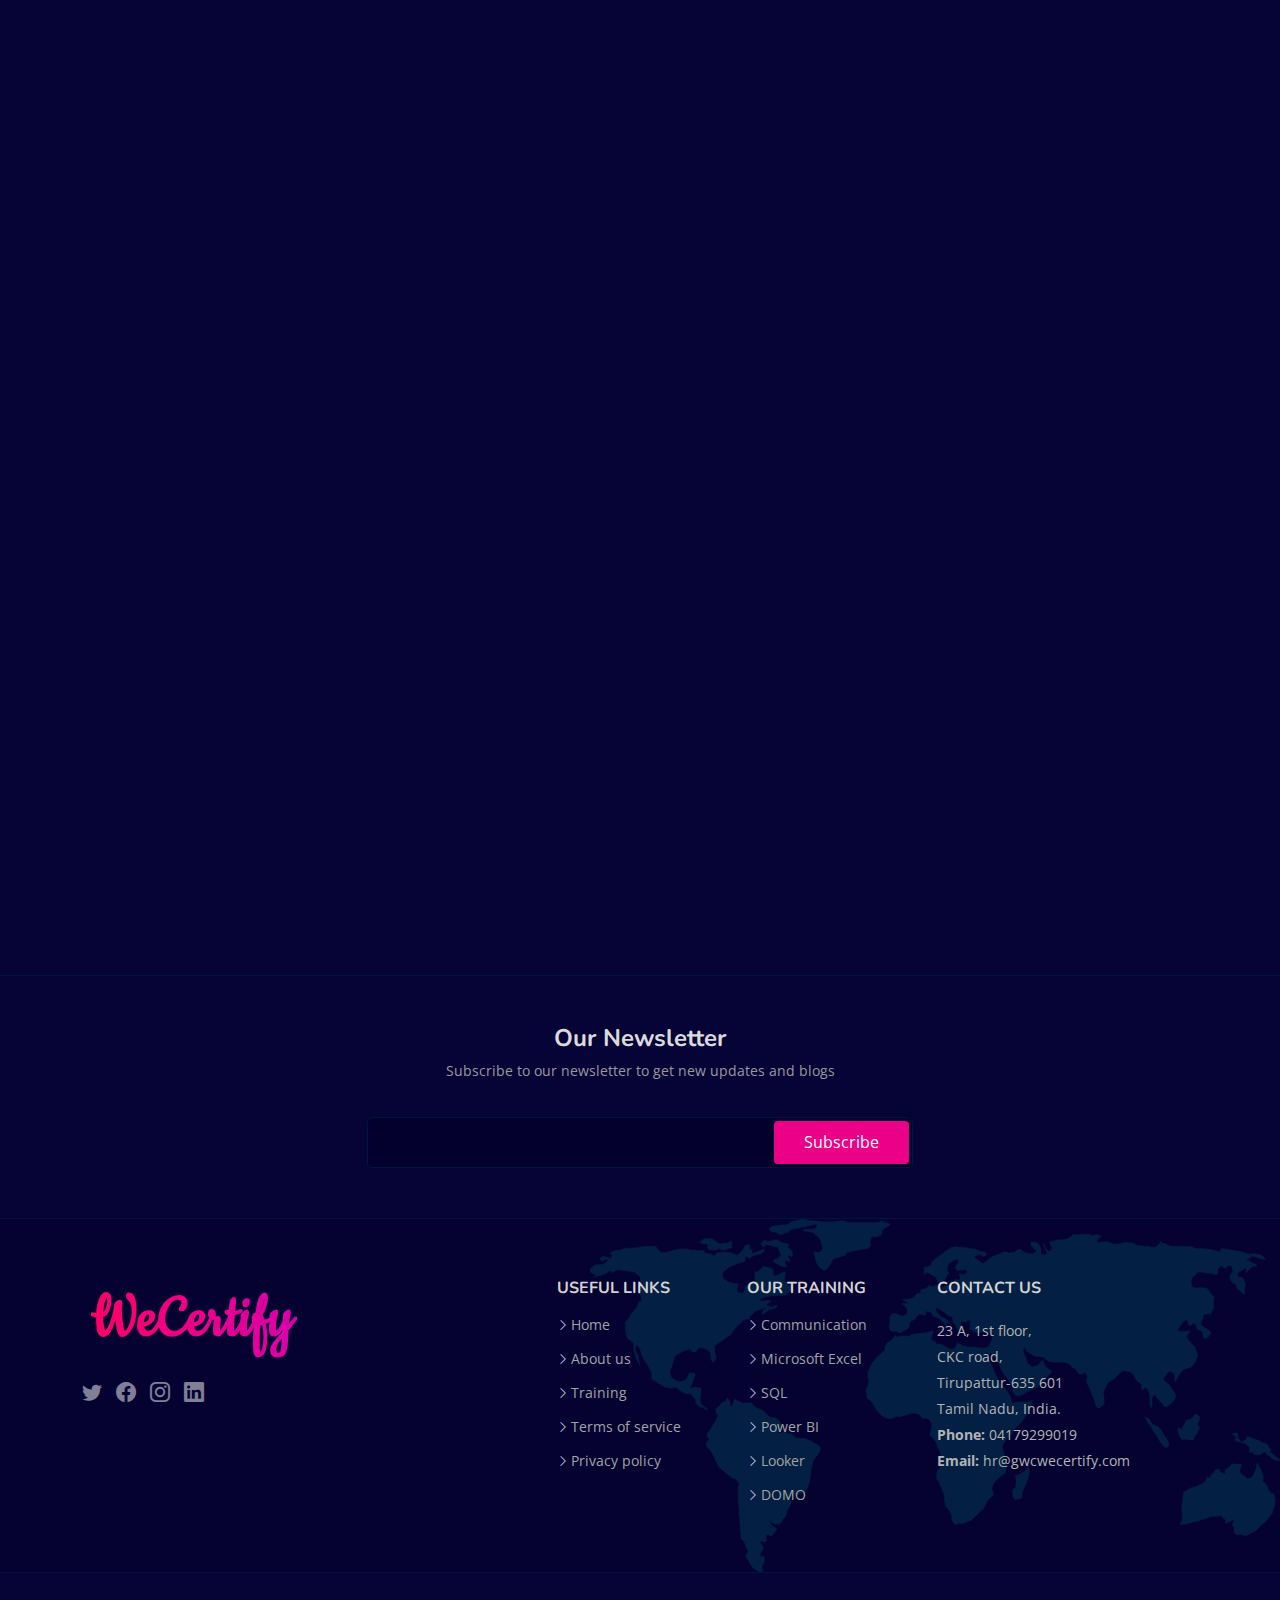
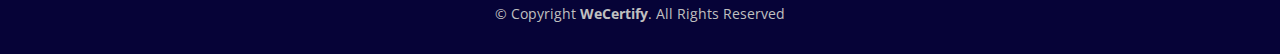
==== commit 7bc427e9: "Added Content for Naveen" ====
--- a/index.html
+++ b/index.html
@@ -1072,9 +1072,7 @@
               <div class="member-info">
                 <h4>Naveen Kumar</h4>
                 <span>Founder & Chief Executive Officer</span>
-                <p>Velit aut quia fugit et et. Dolorum ea voluptate vel
-                  tempore tenetur ipsa quae aut. Ipsum exercitationem
-                  iure minima enim corporis et voluptate.</p>
+                <p>A technology entrepreneur at heart, has spent over ten years working in all elements of Enterprise Analytics and Decision Sciences. He coined the slogan “Know Your Story” to describe his enthusiasm for harnessing data to improve decision-making and efficiency through data visualization and knowledge.</p>
               </div>
             </div>
           </div>
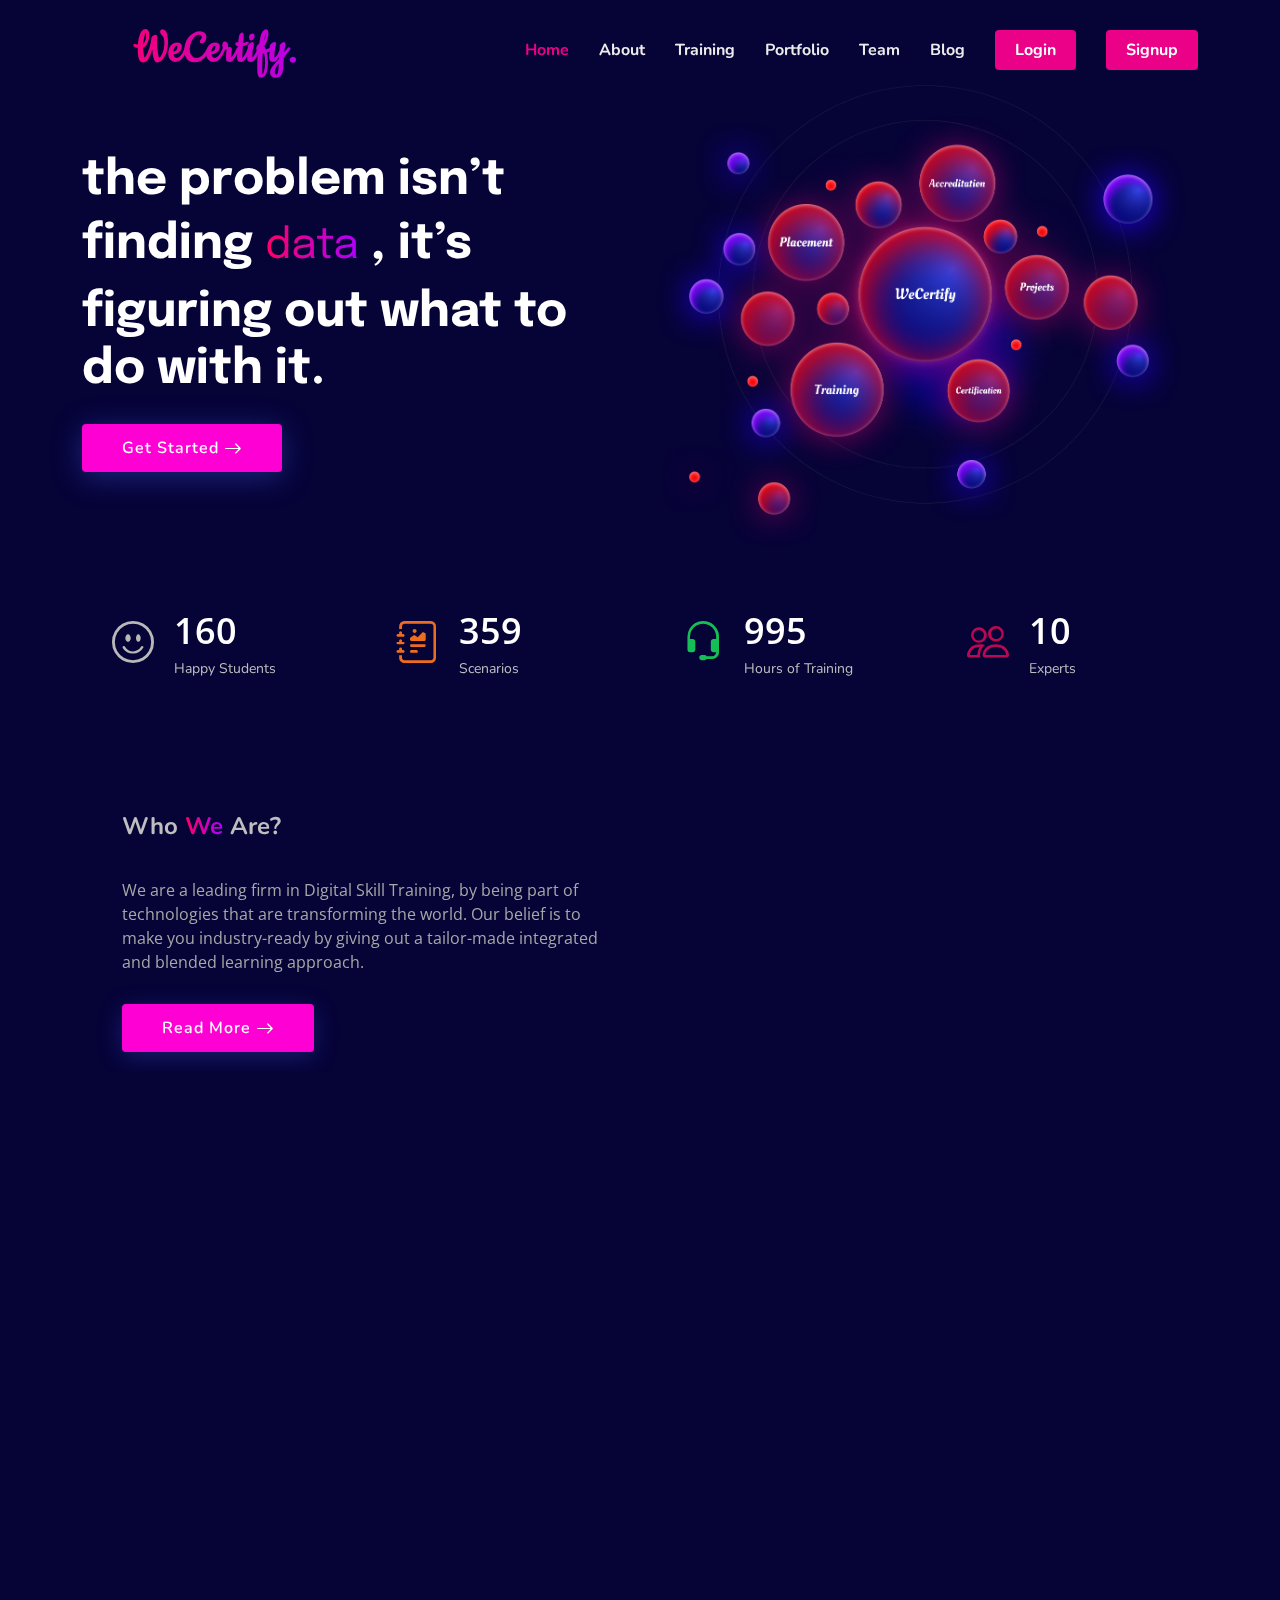
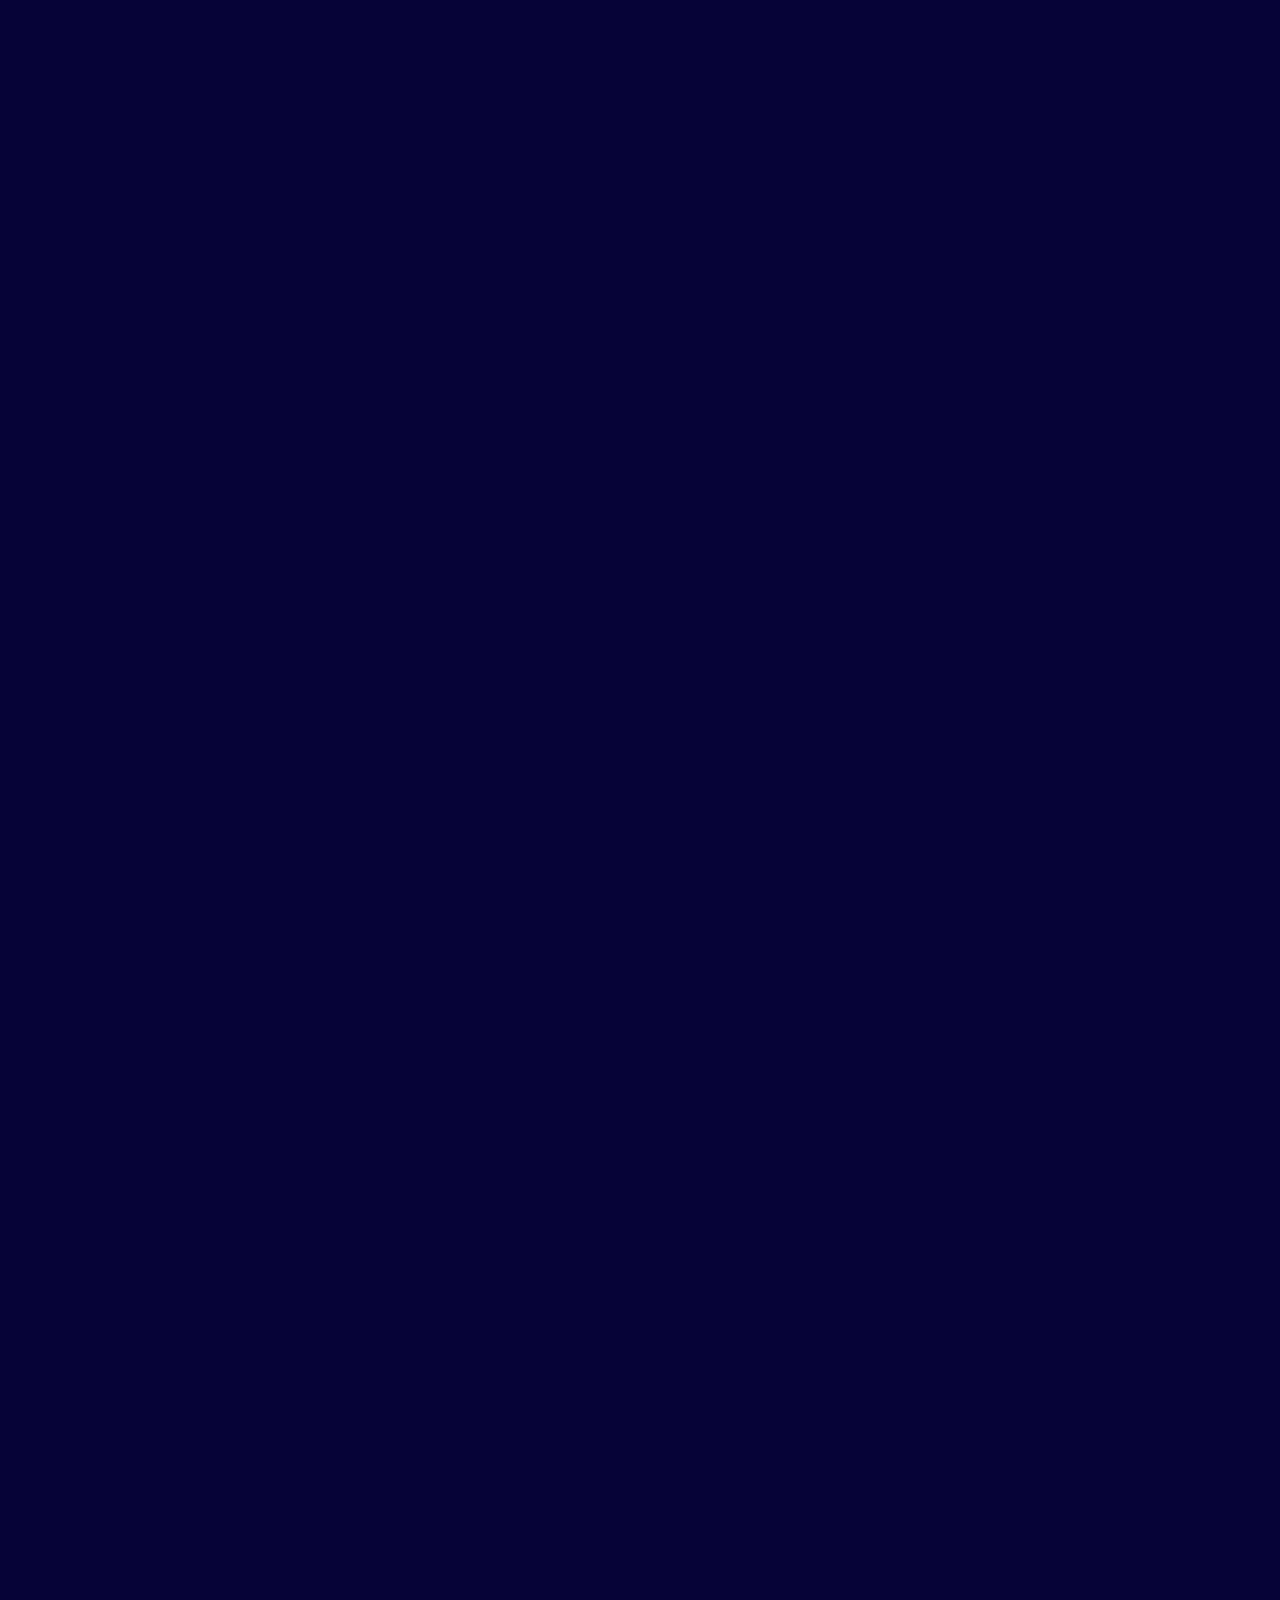
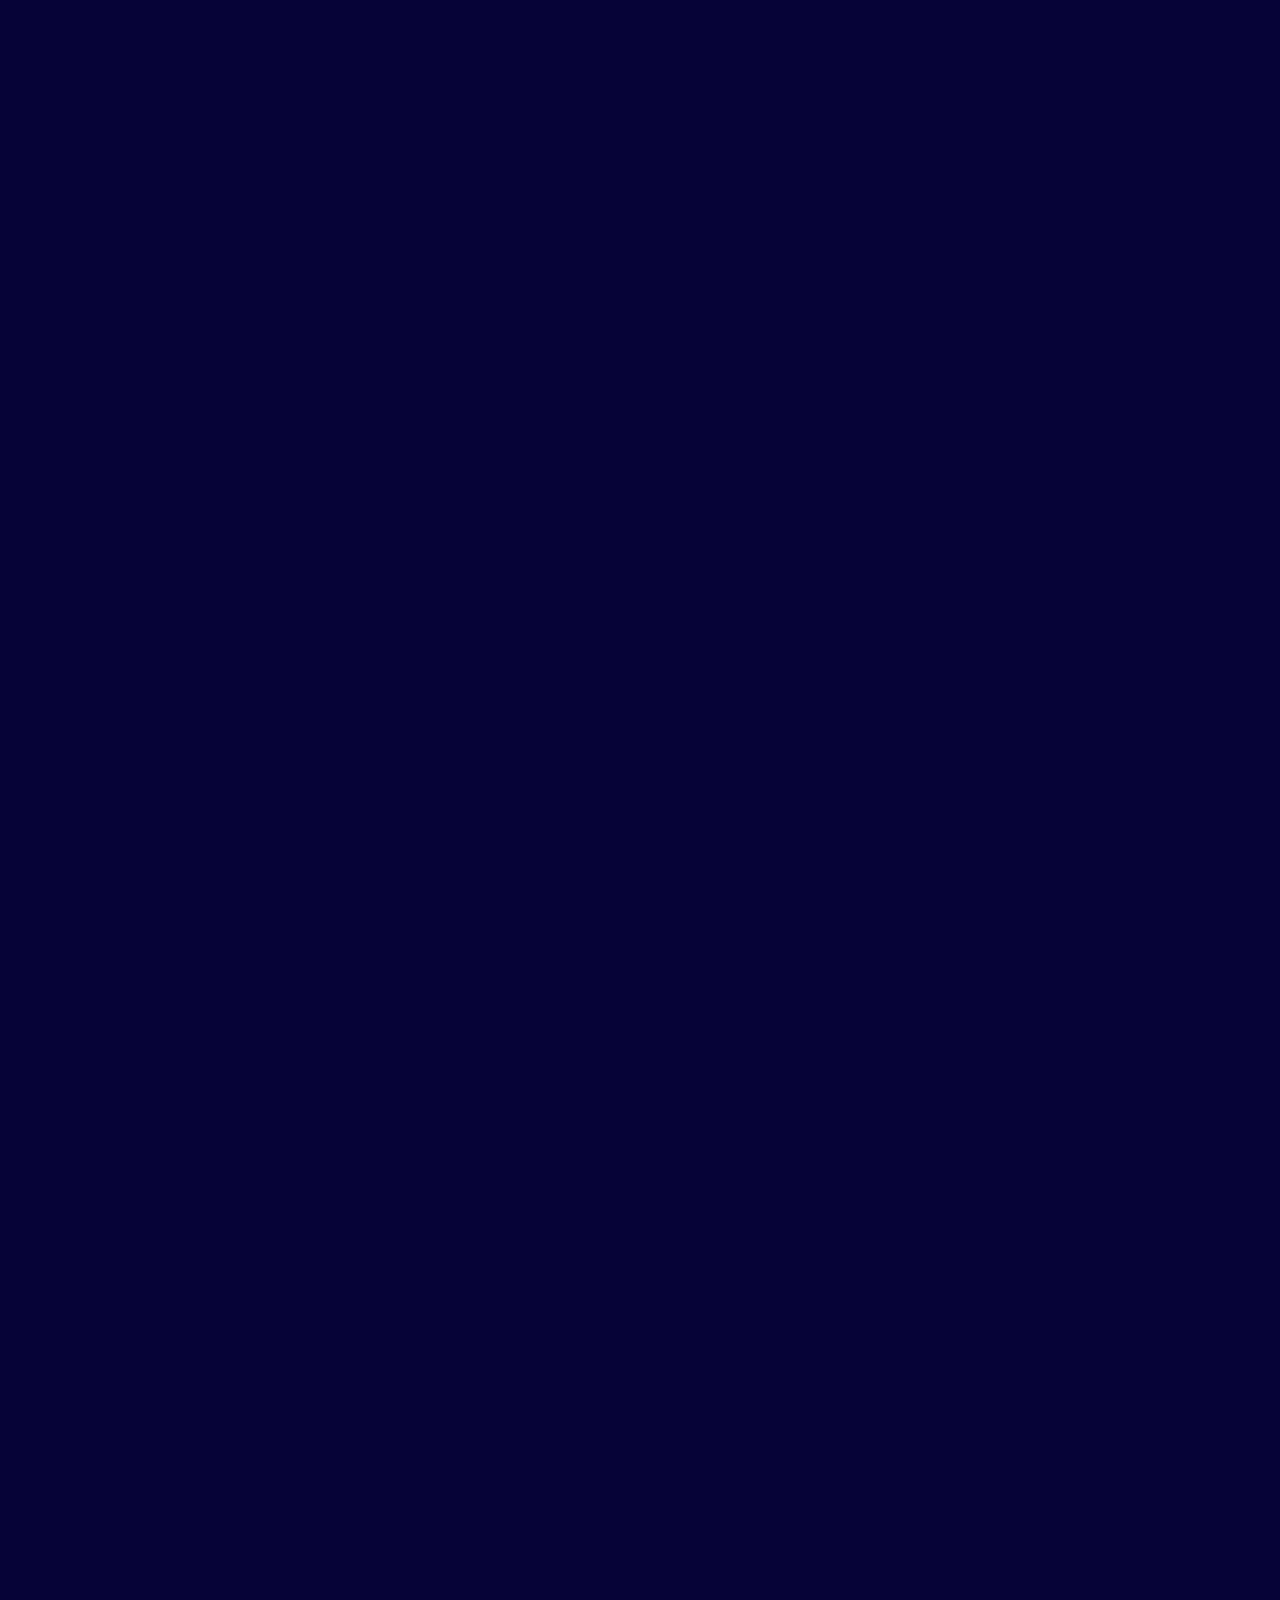
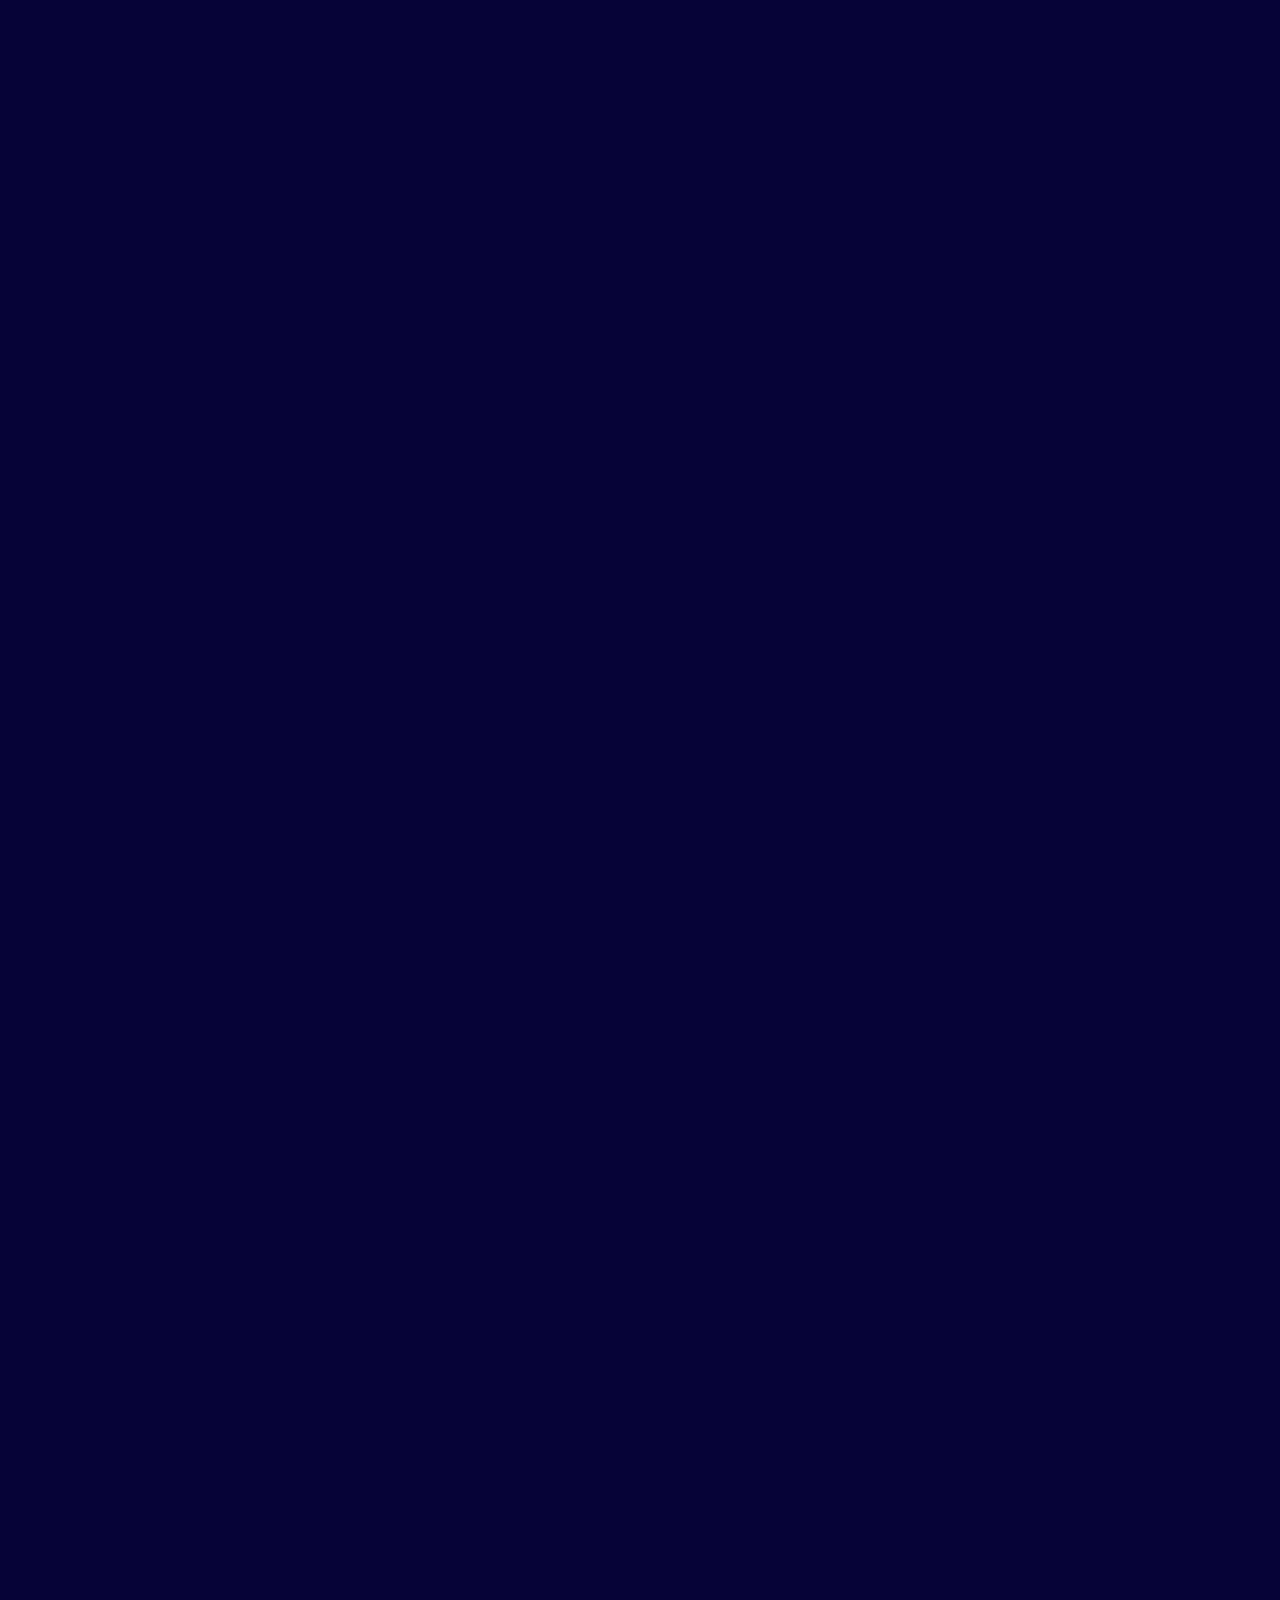
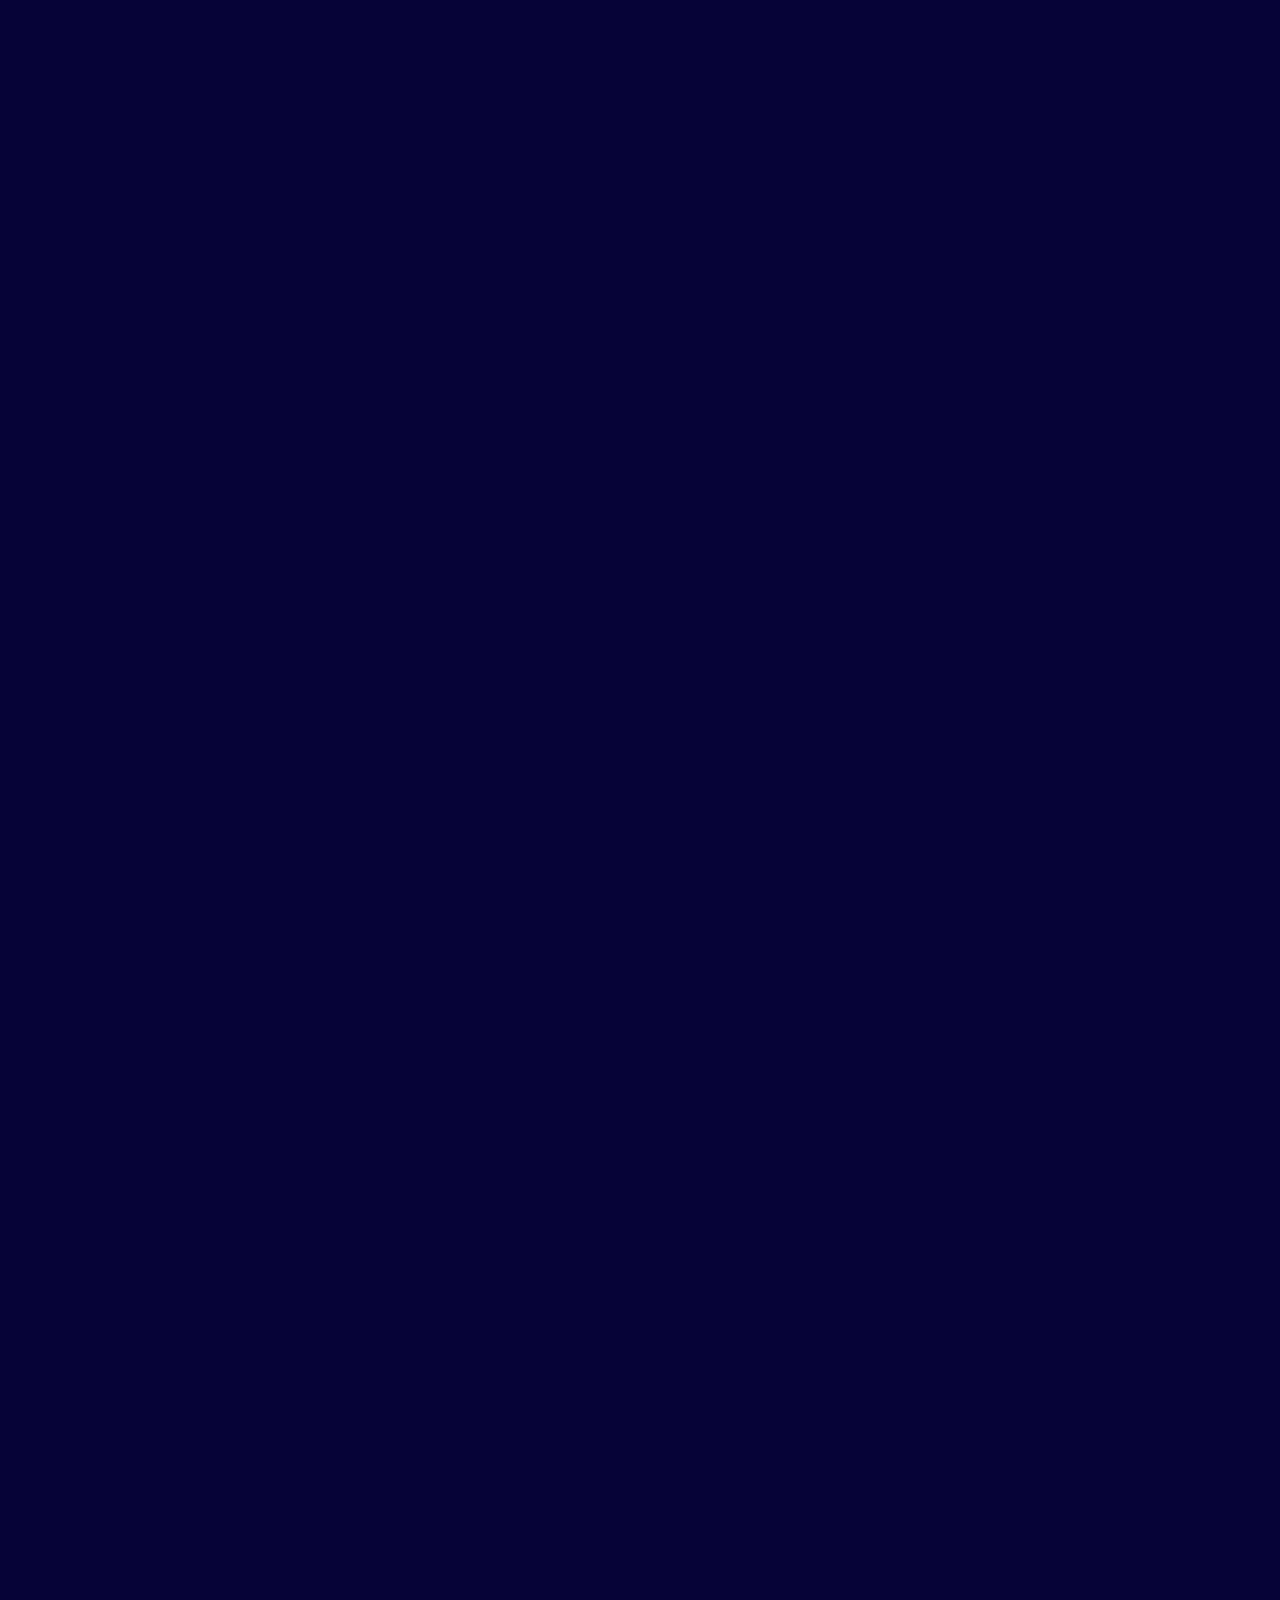
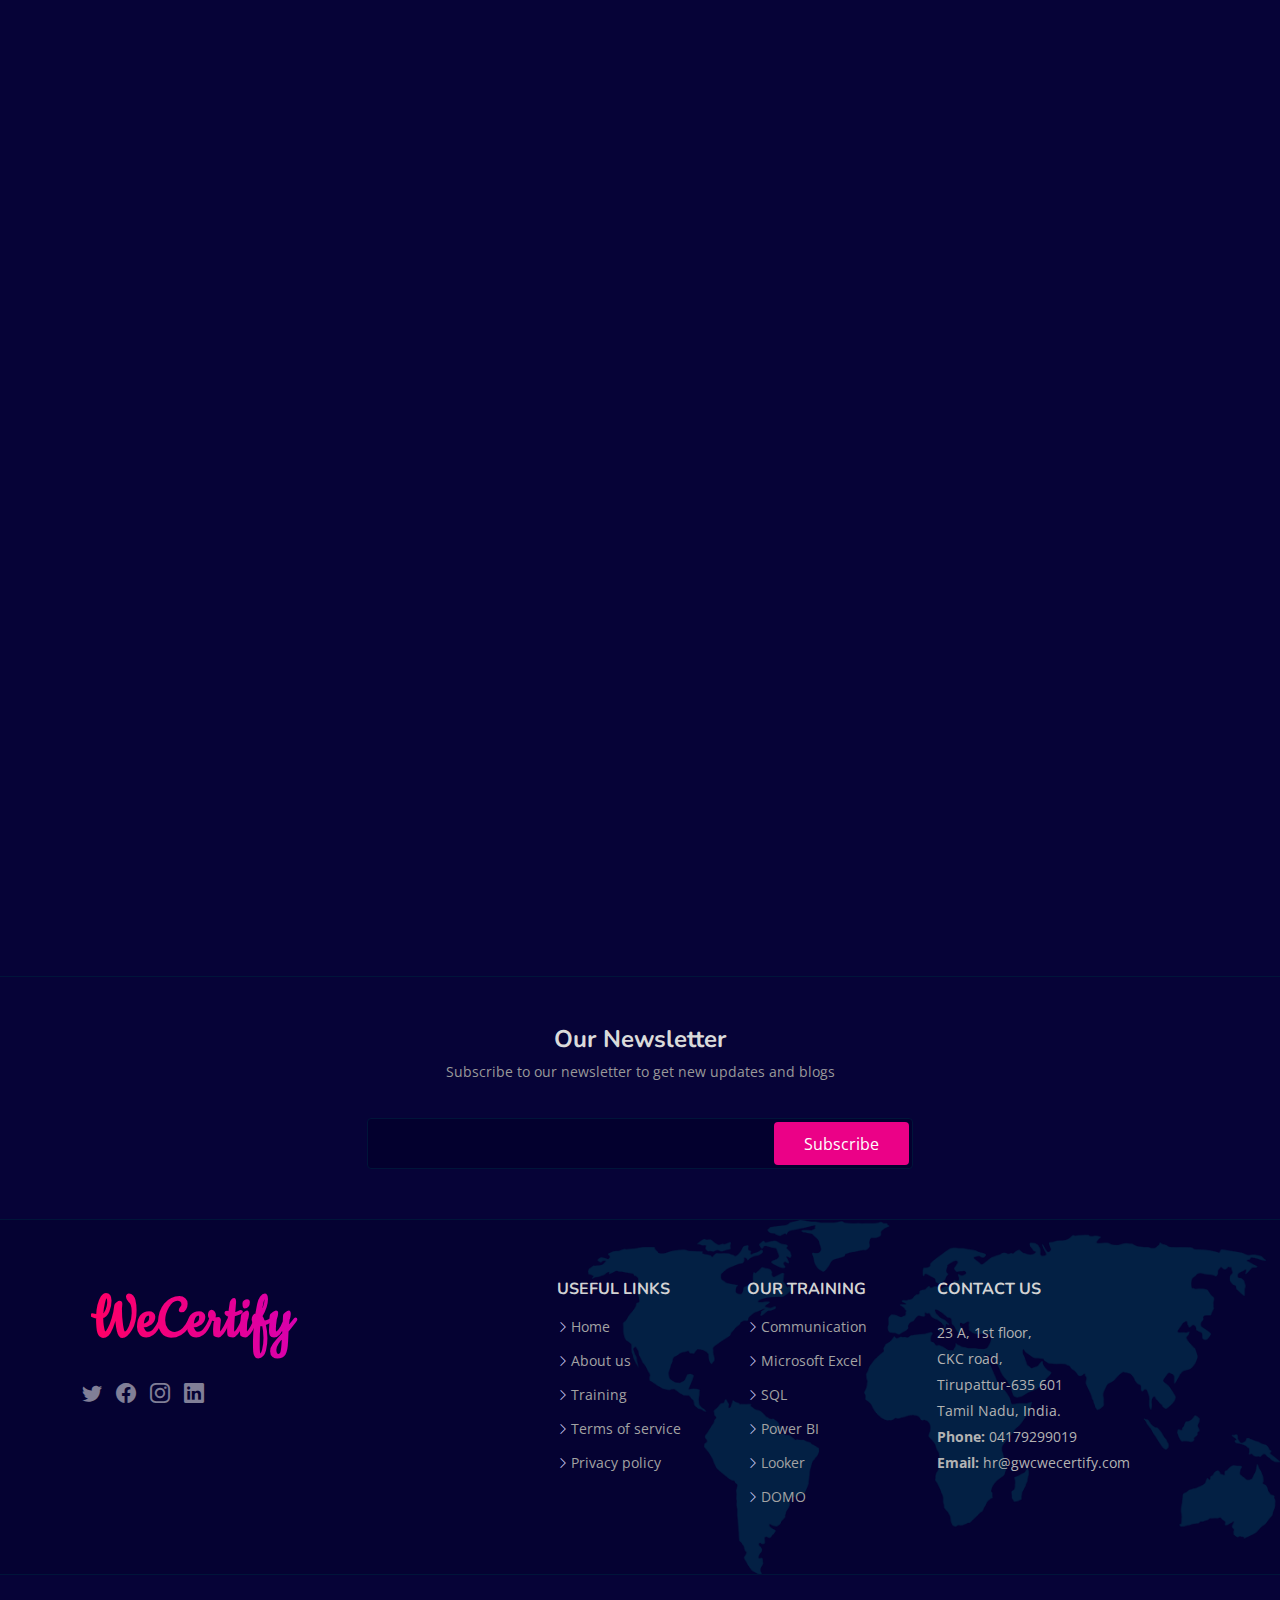
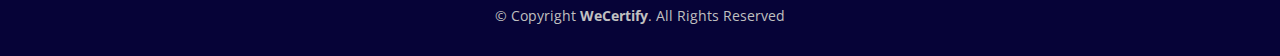
==== commit 9f1b70b9: "Added Subash Content" ====
--- a/index.html
+++ b/index.html
@@ -1089,7 +1089,7 @@
               <div class="member-info">
                 <h4>Subash Ramu</h4>
                 <span>VP, Analytics</span>
-                <p>Velit aut quia fugit et et. Dolorum ea voluptate vel tempore tenetur ipsa quae aut. Ipsum exercitationem iure minima enim corporis et voluptate.</p>
+                <p>He is a seasoned player in building and managing large teams primarily responsible for supporting both internal as well as external customers in Business Intelligence Space. A strong believer in the fact that innovation and automation are the building blocks of a sustainable future.</p>
               </div>
             </div>
           </div>
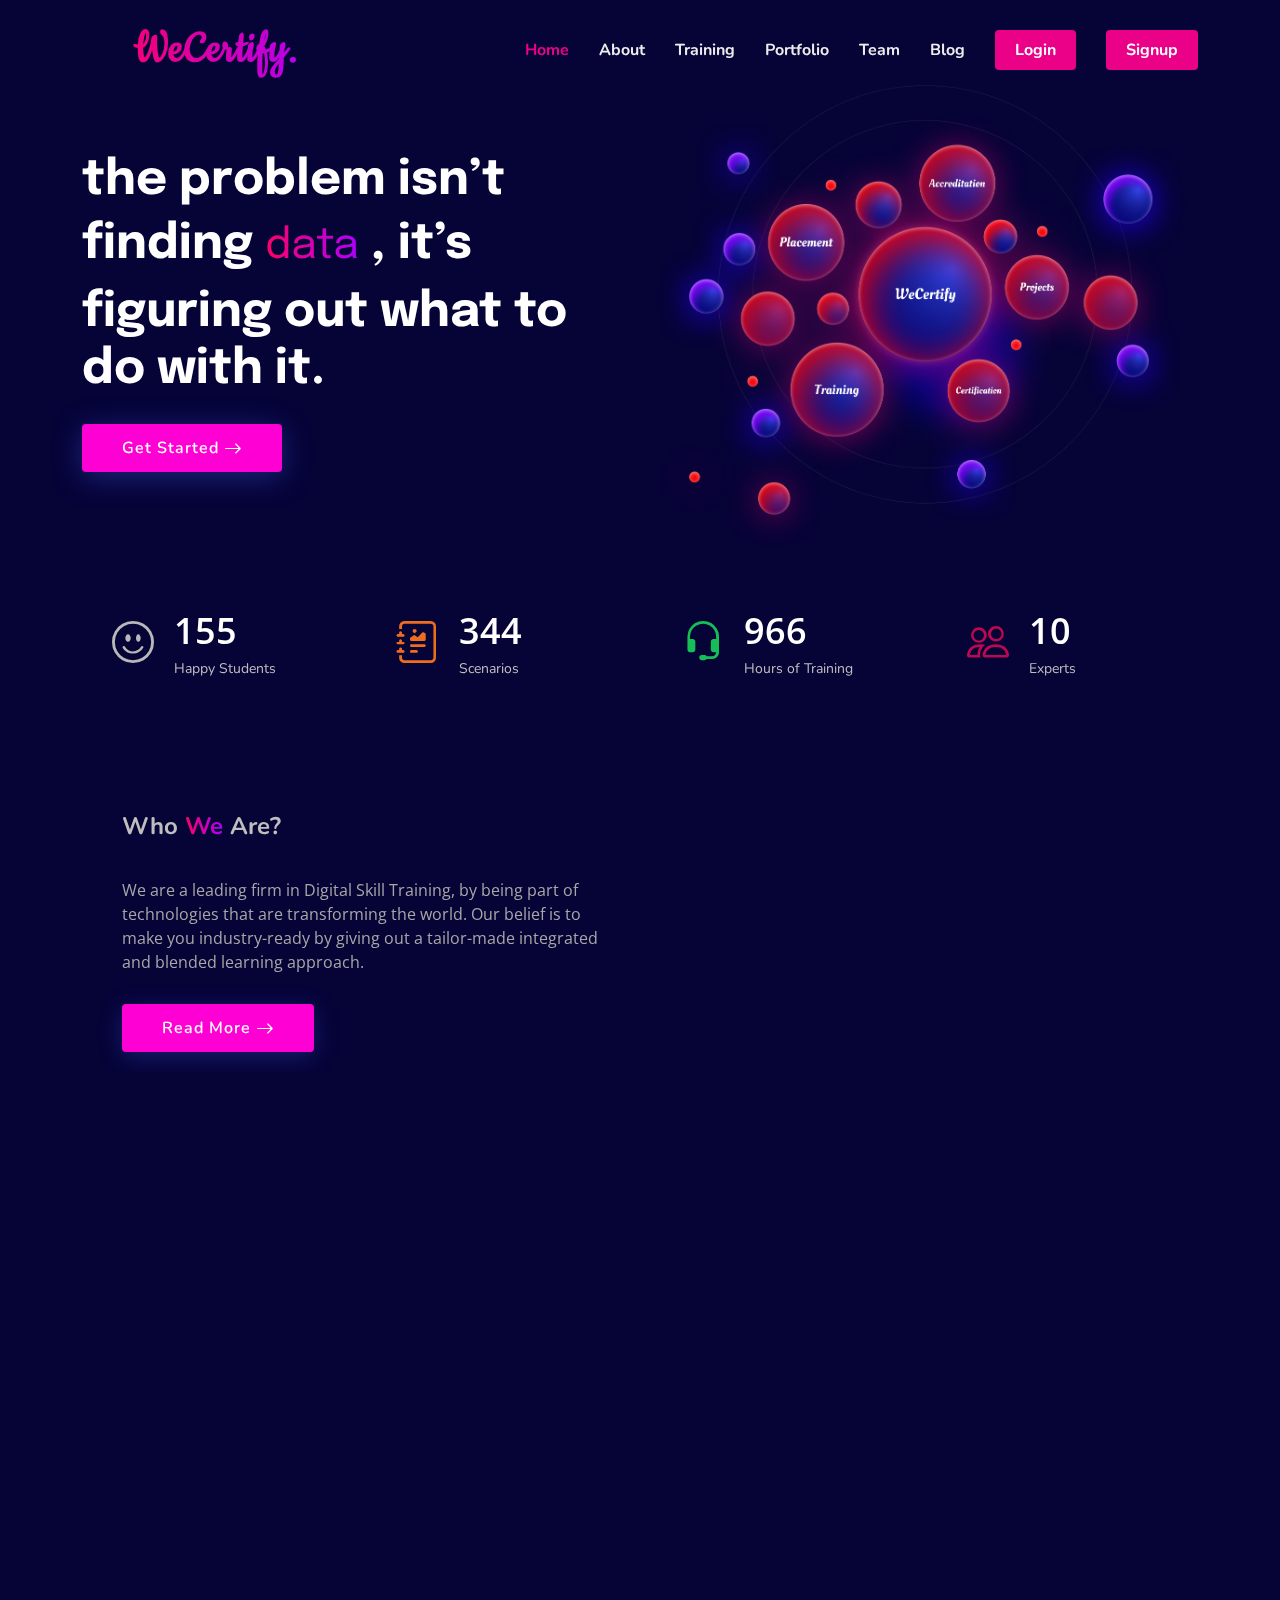
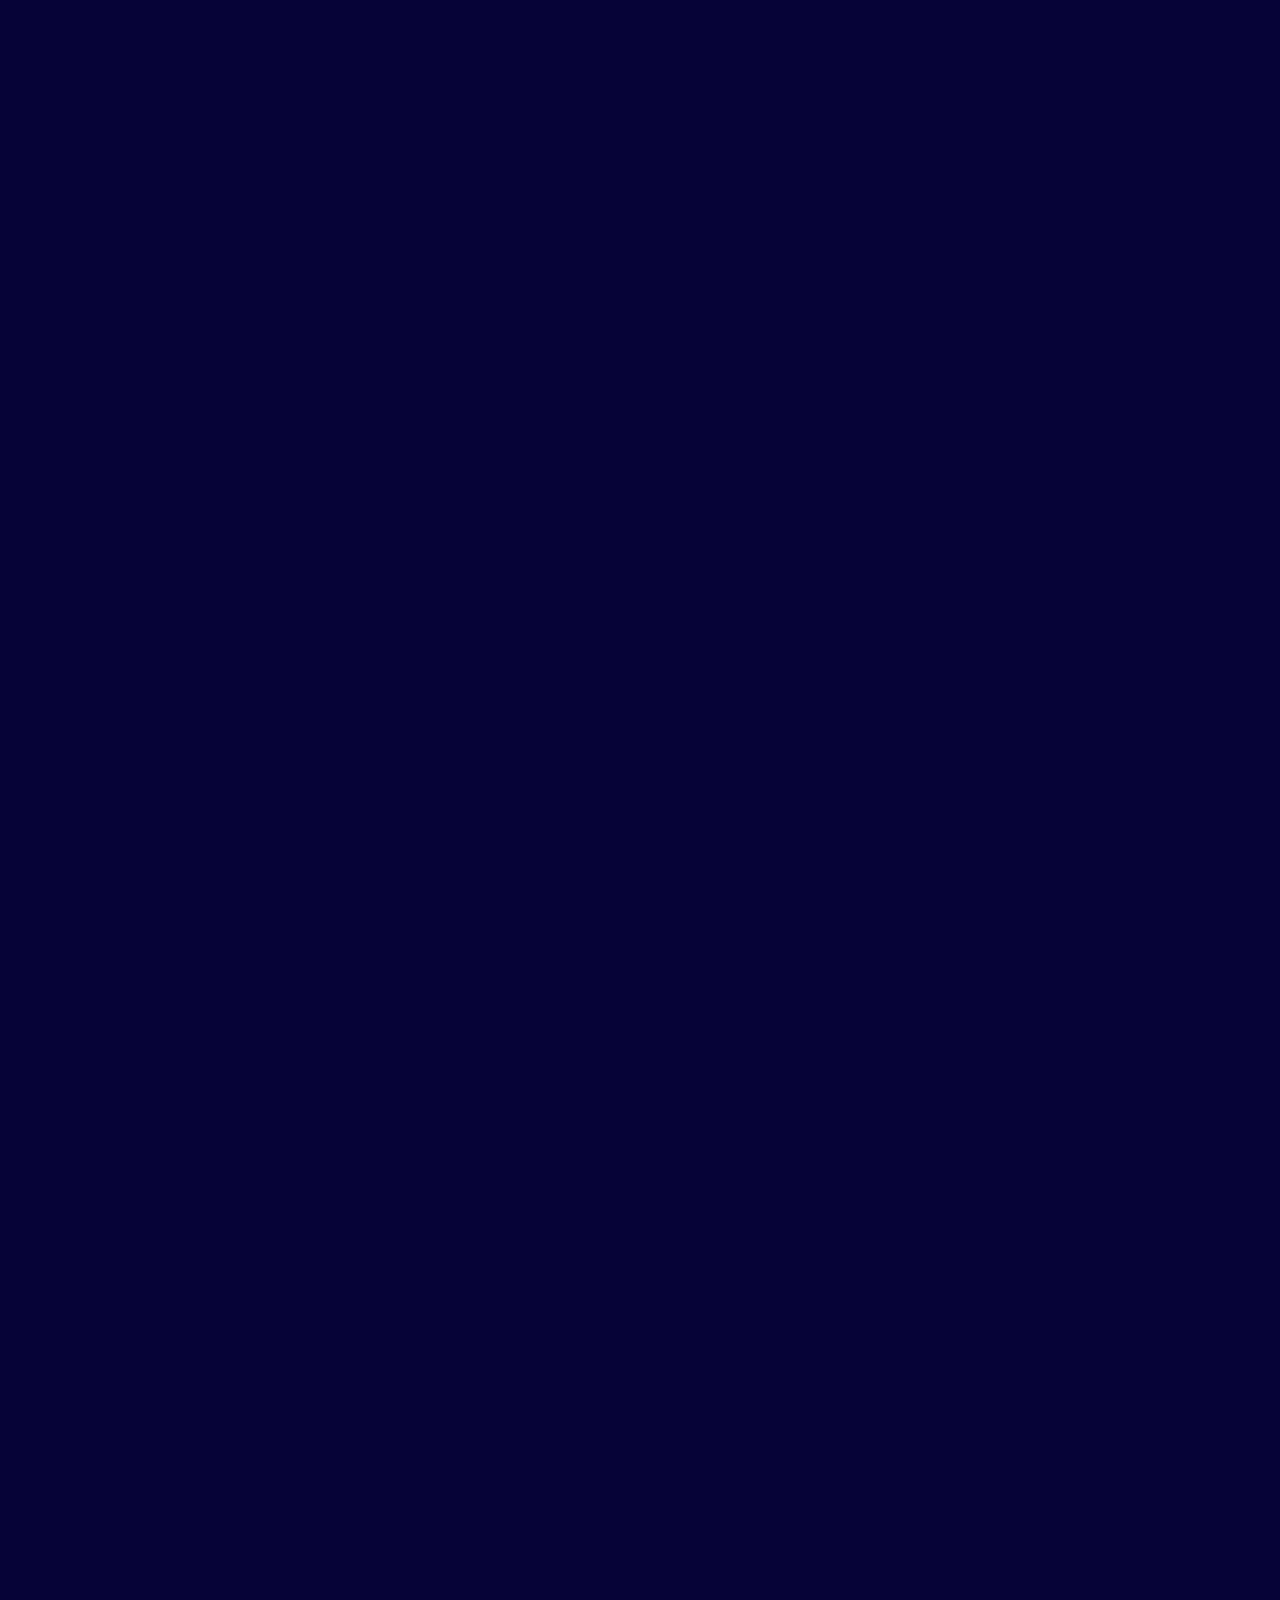
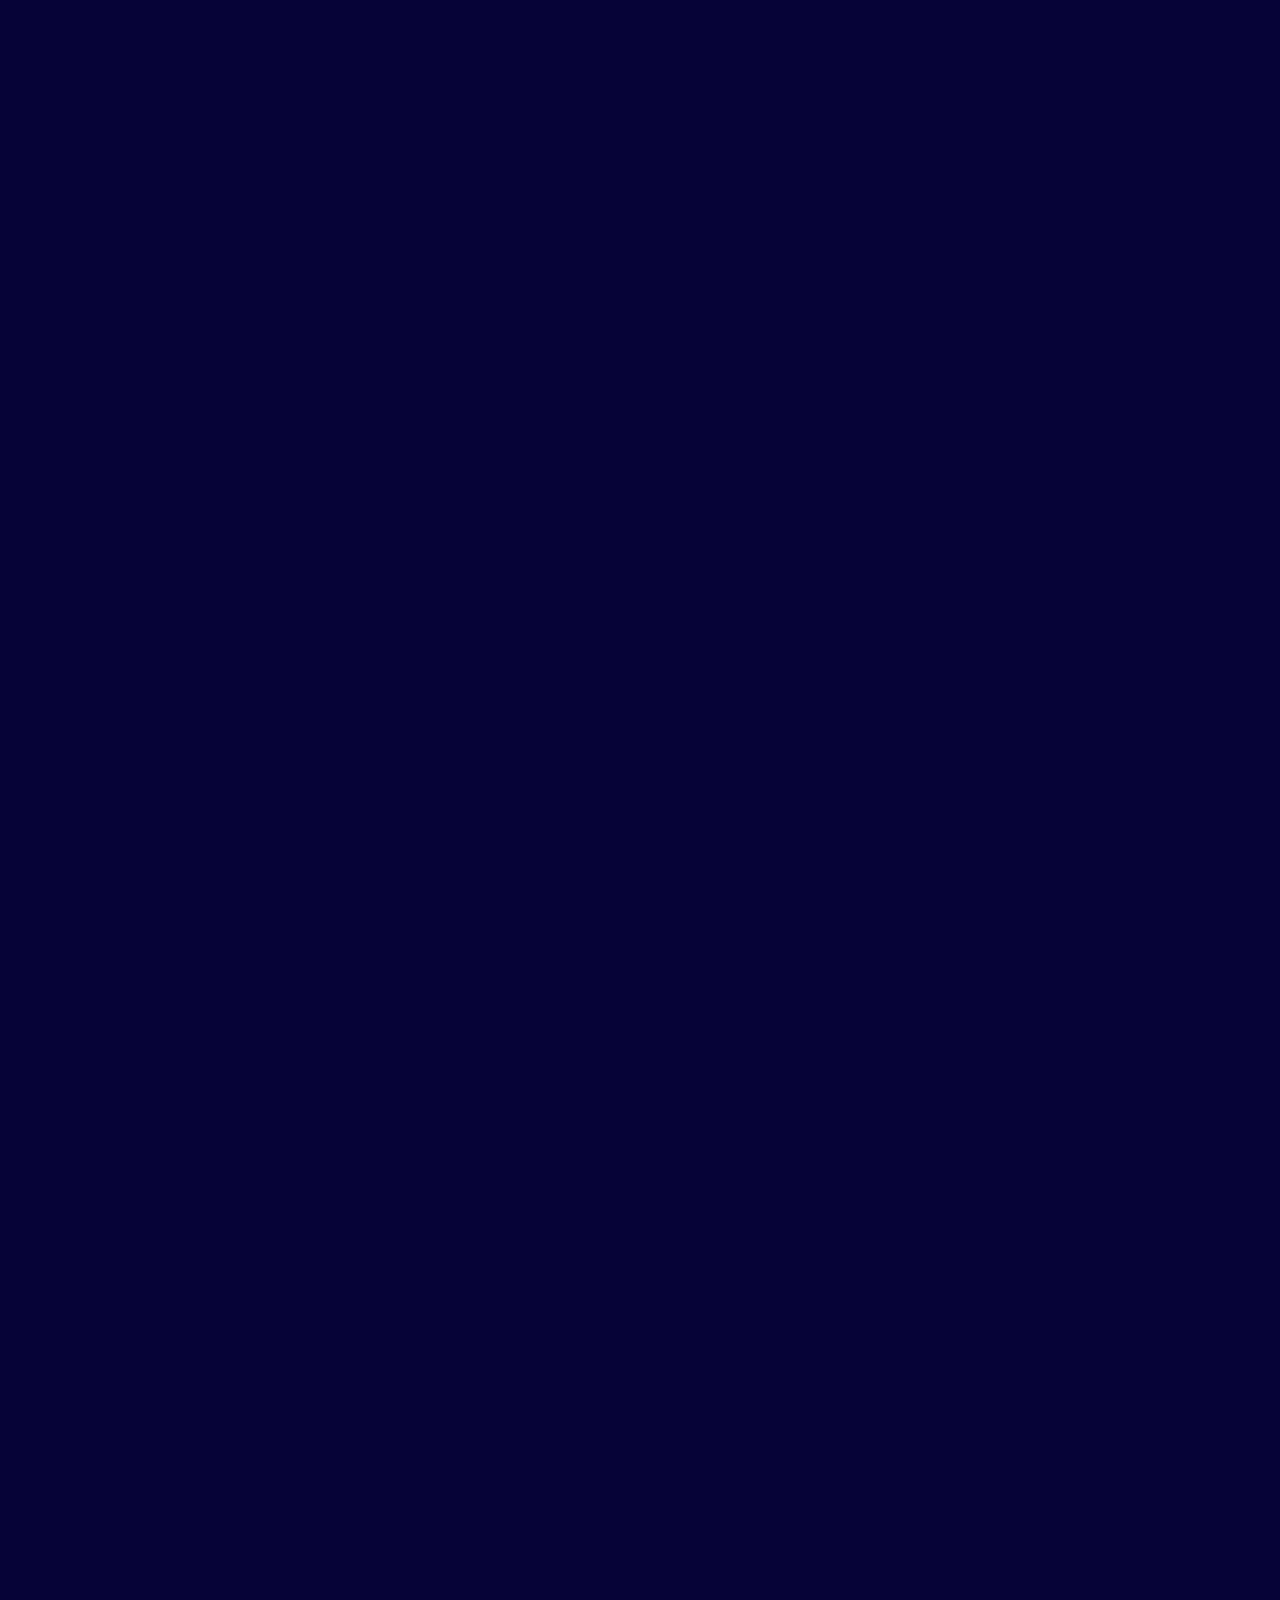
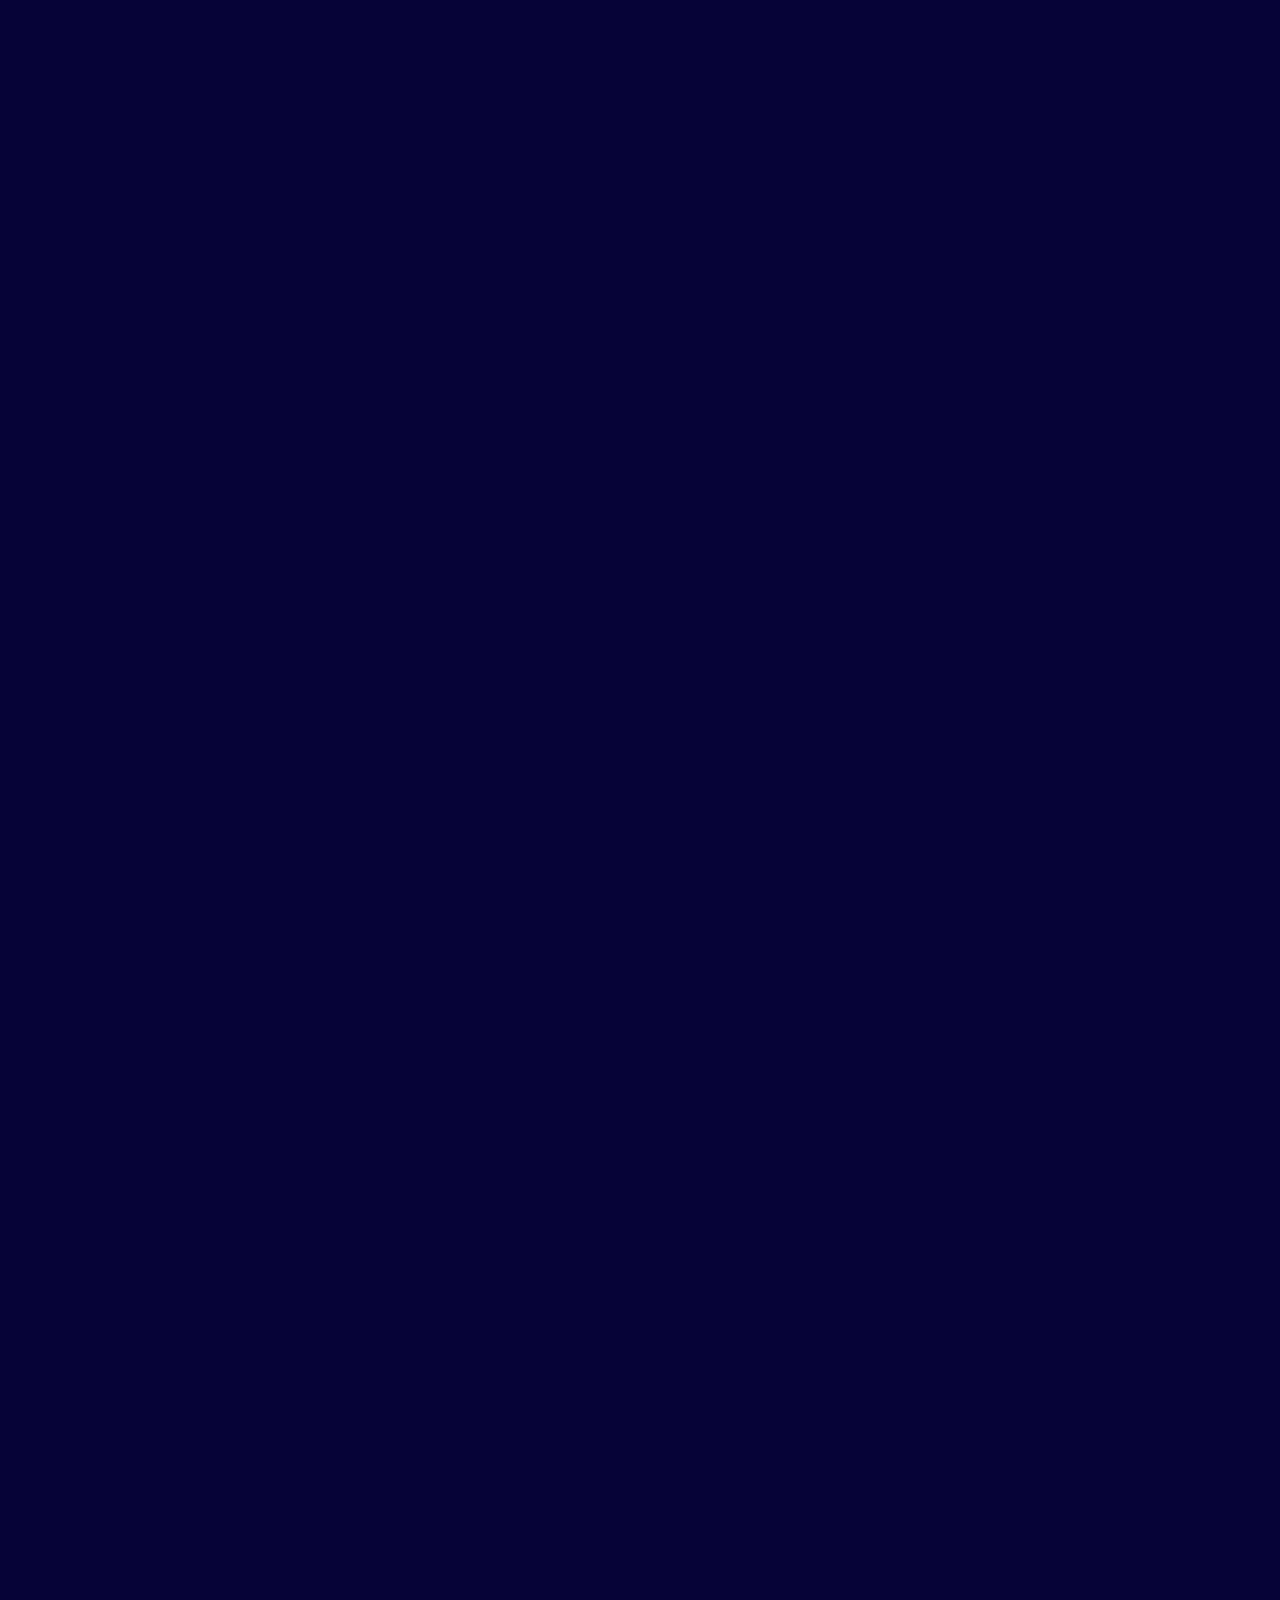
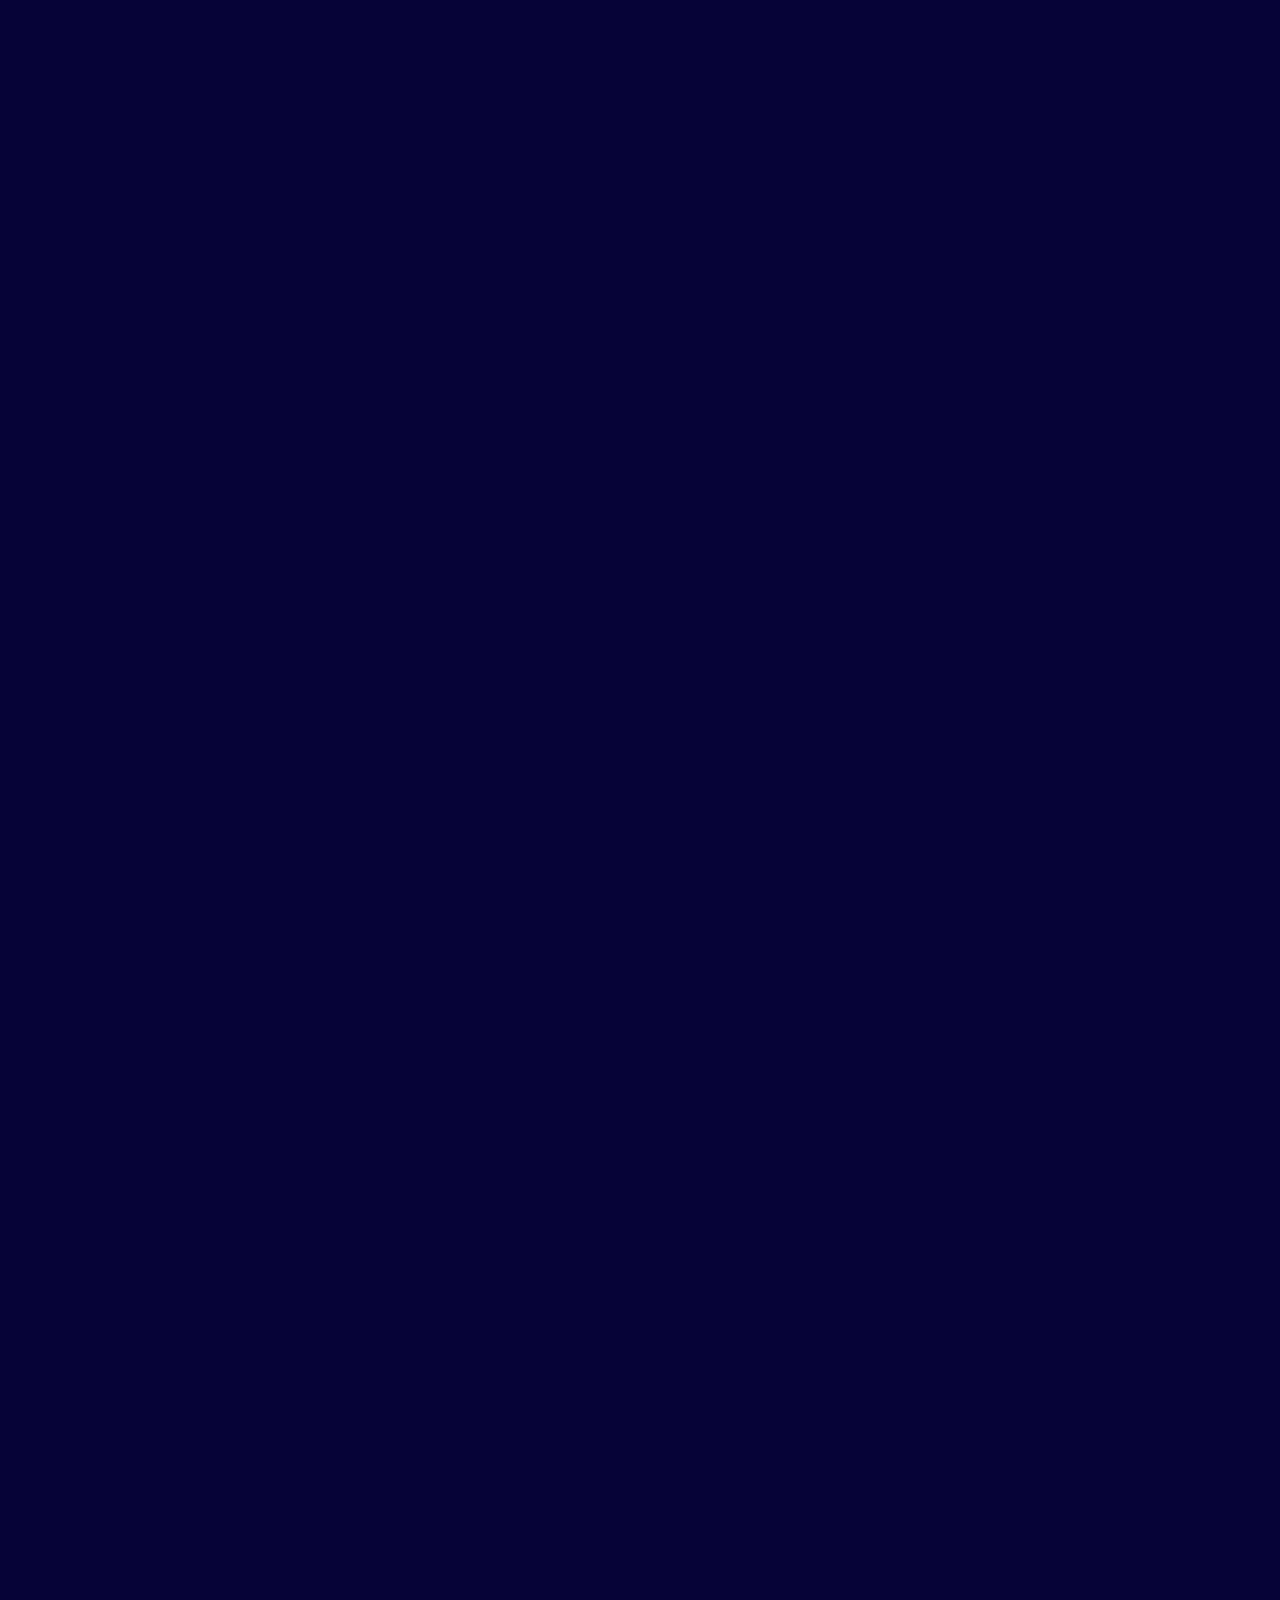
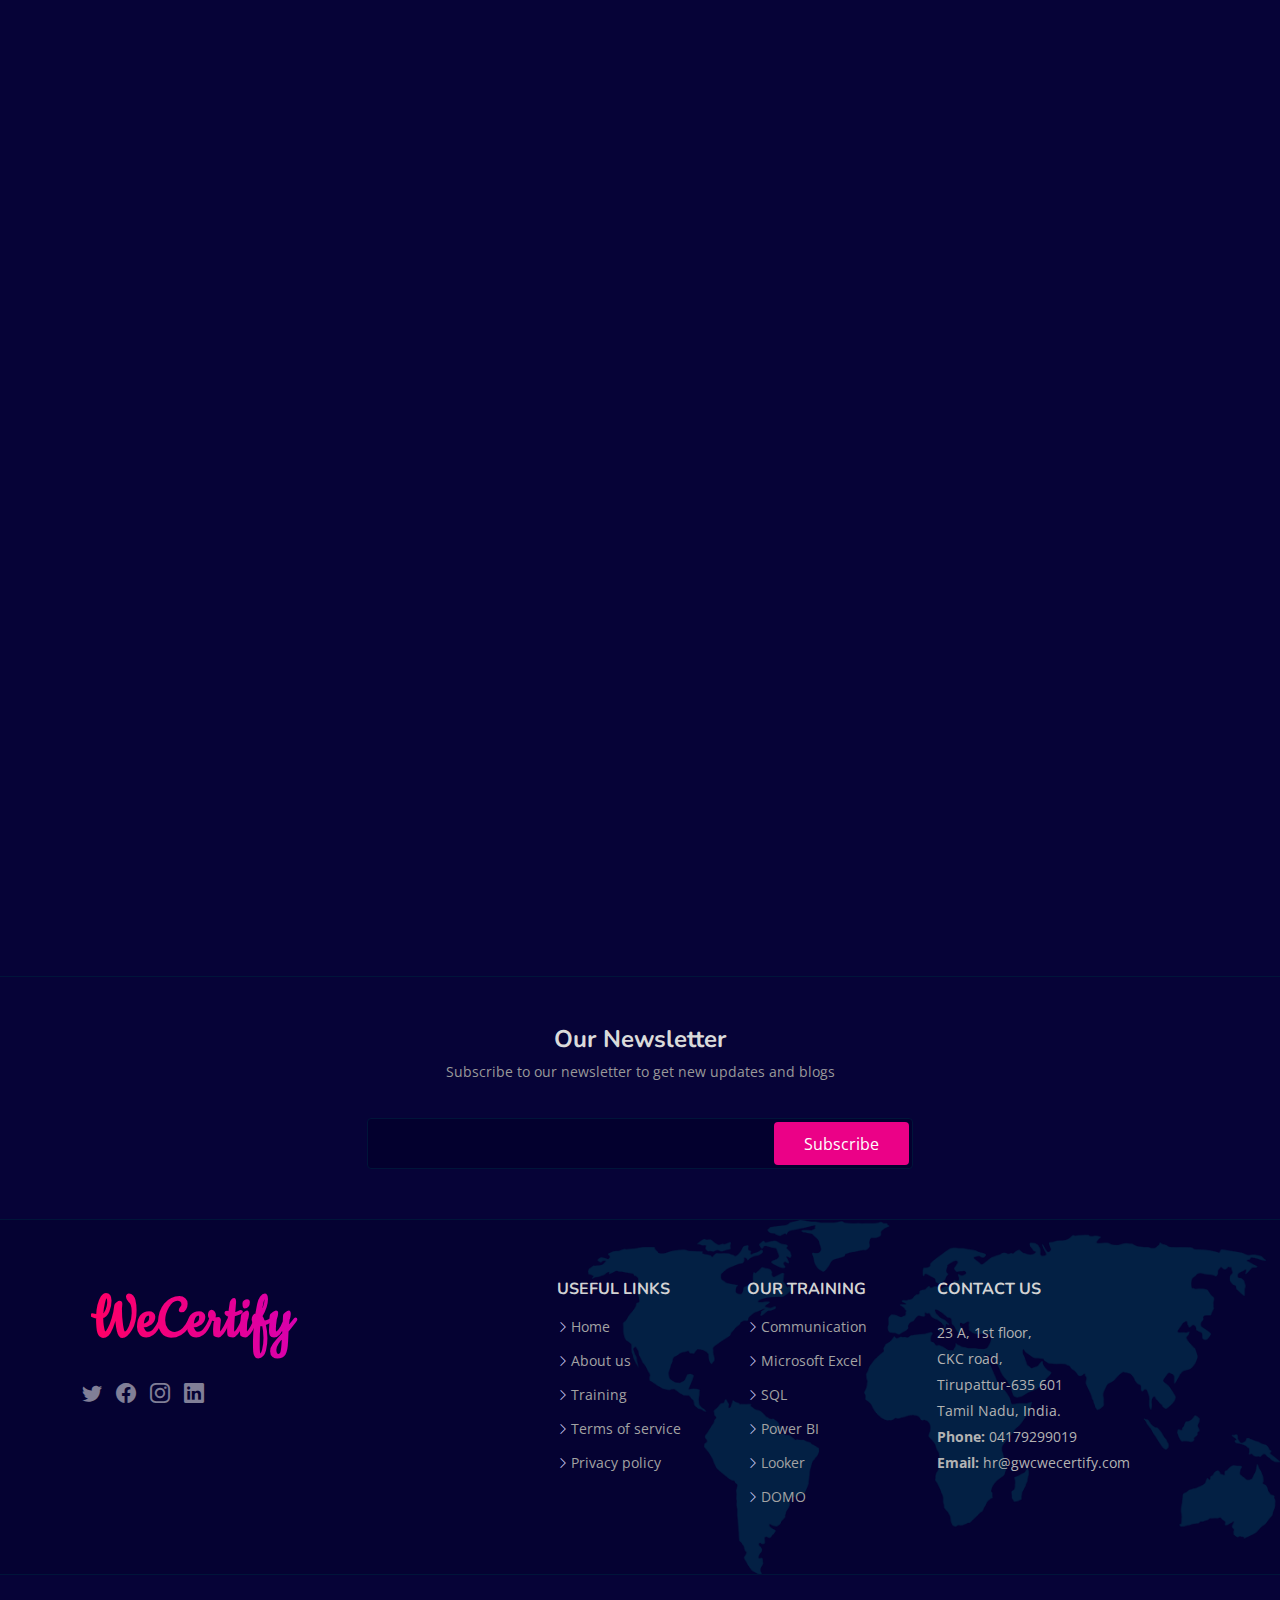
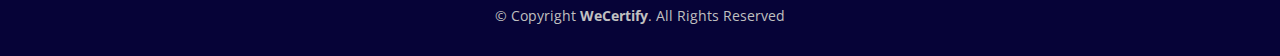
==== commit 2fa26cb1: "Added DOMO html File" ====
--- a/index.html
+++ b/index.html
@@ -585,7 +585,7 @@
                  component of your business and delivers it all, right on your phone. Domo
                   brings together all your people,
                  data, and systems into one place for a digitally-connected business.</p>
-              <a href="#" class="read-more"><span>Read More</span> <i class="bi bi-arrow-right"></i></a>
+              <a href="domo.html" target="_blank" class="read-more"><span>Read More</span> <i class="bi bi-arrow-right"></i></a>
             </div>
           </div>
 
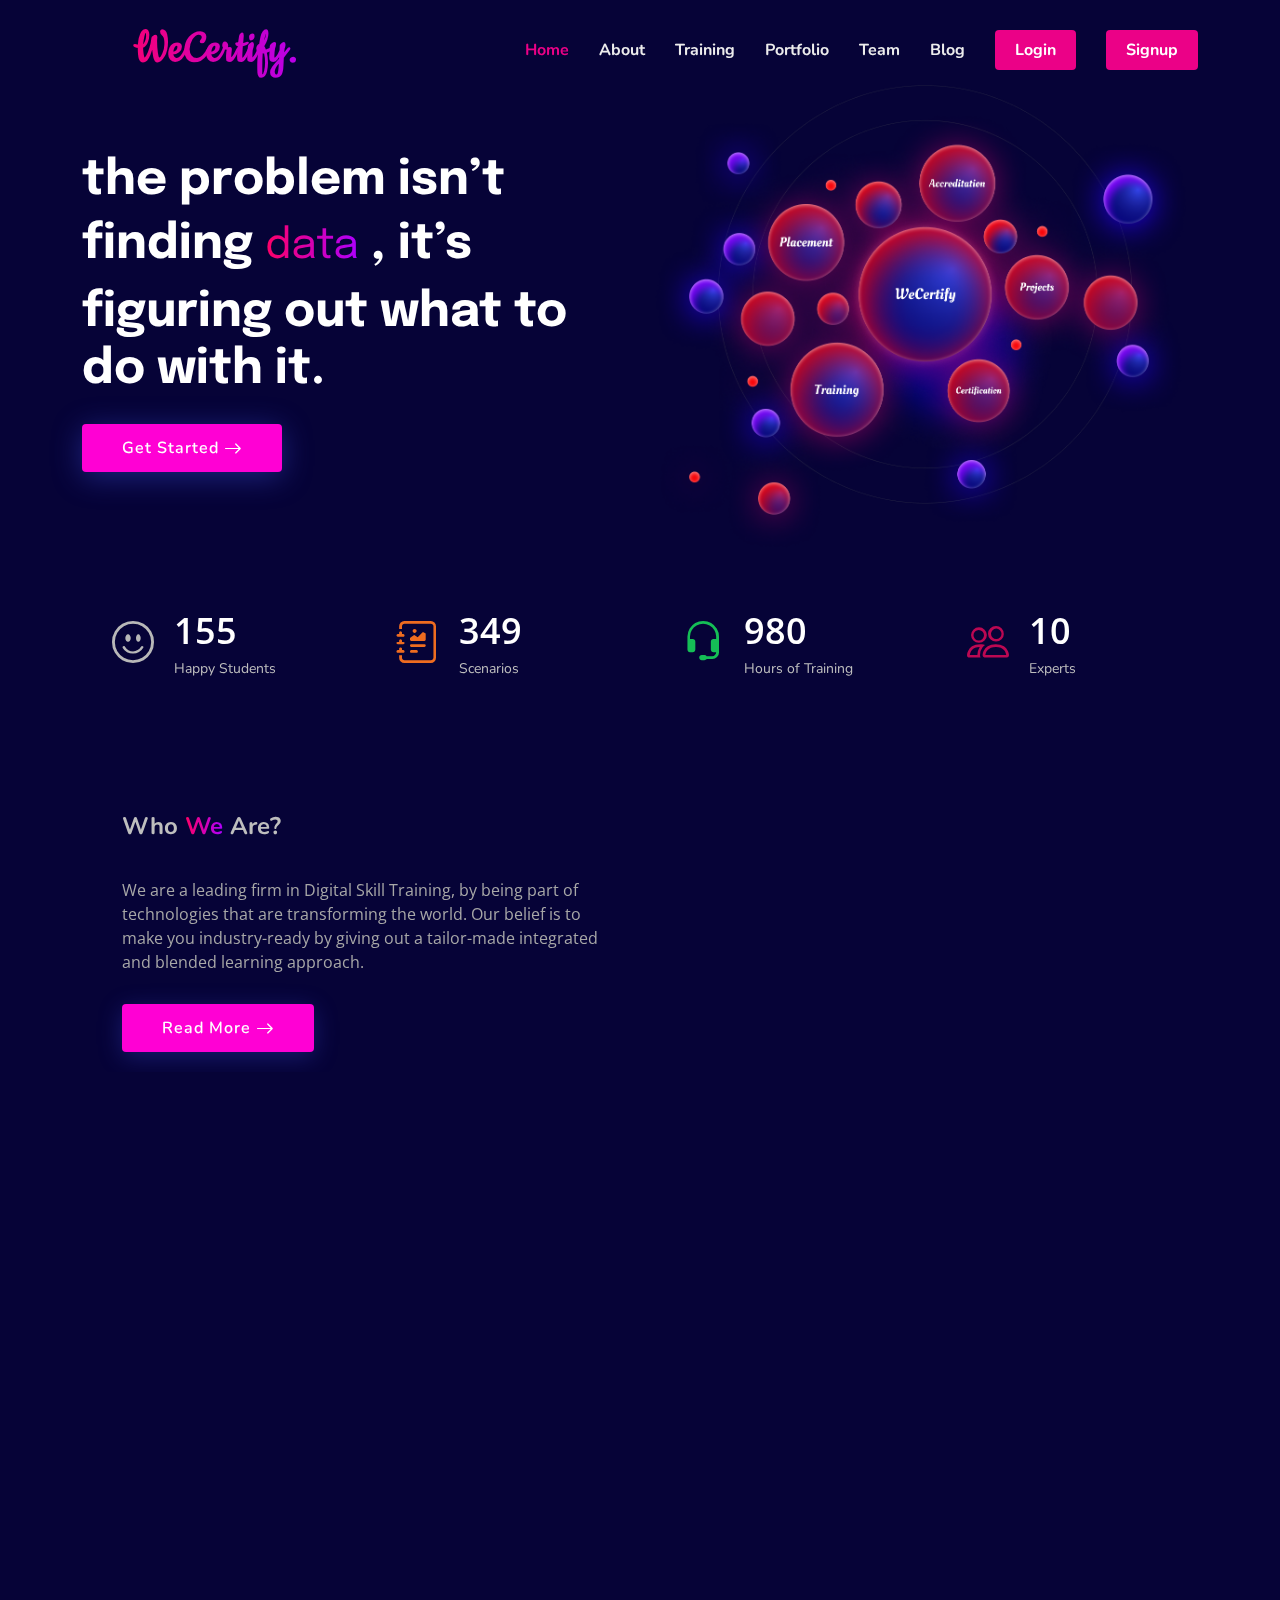
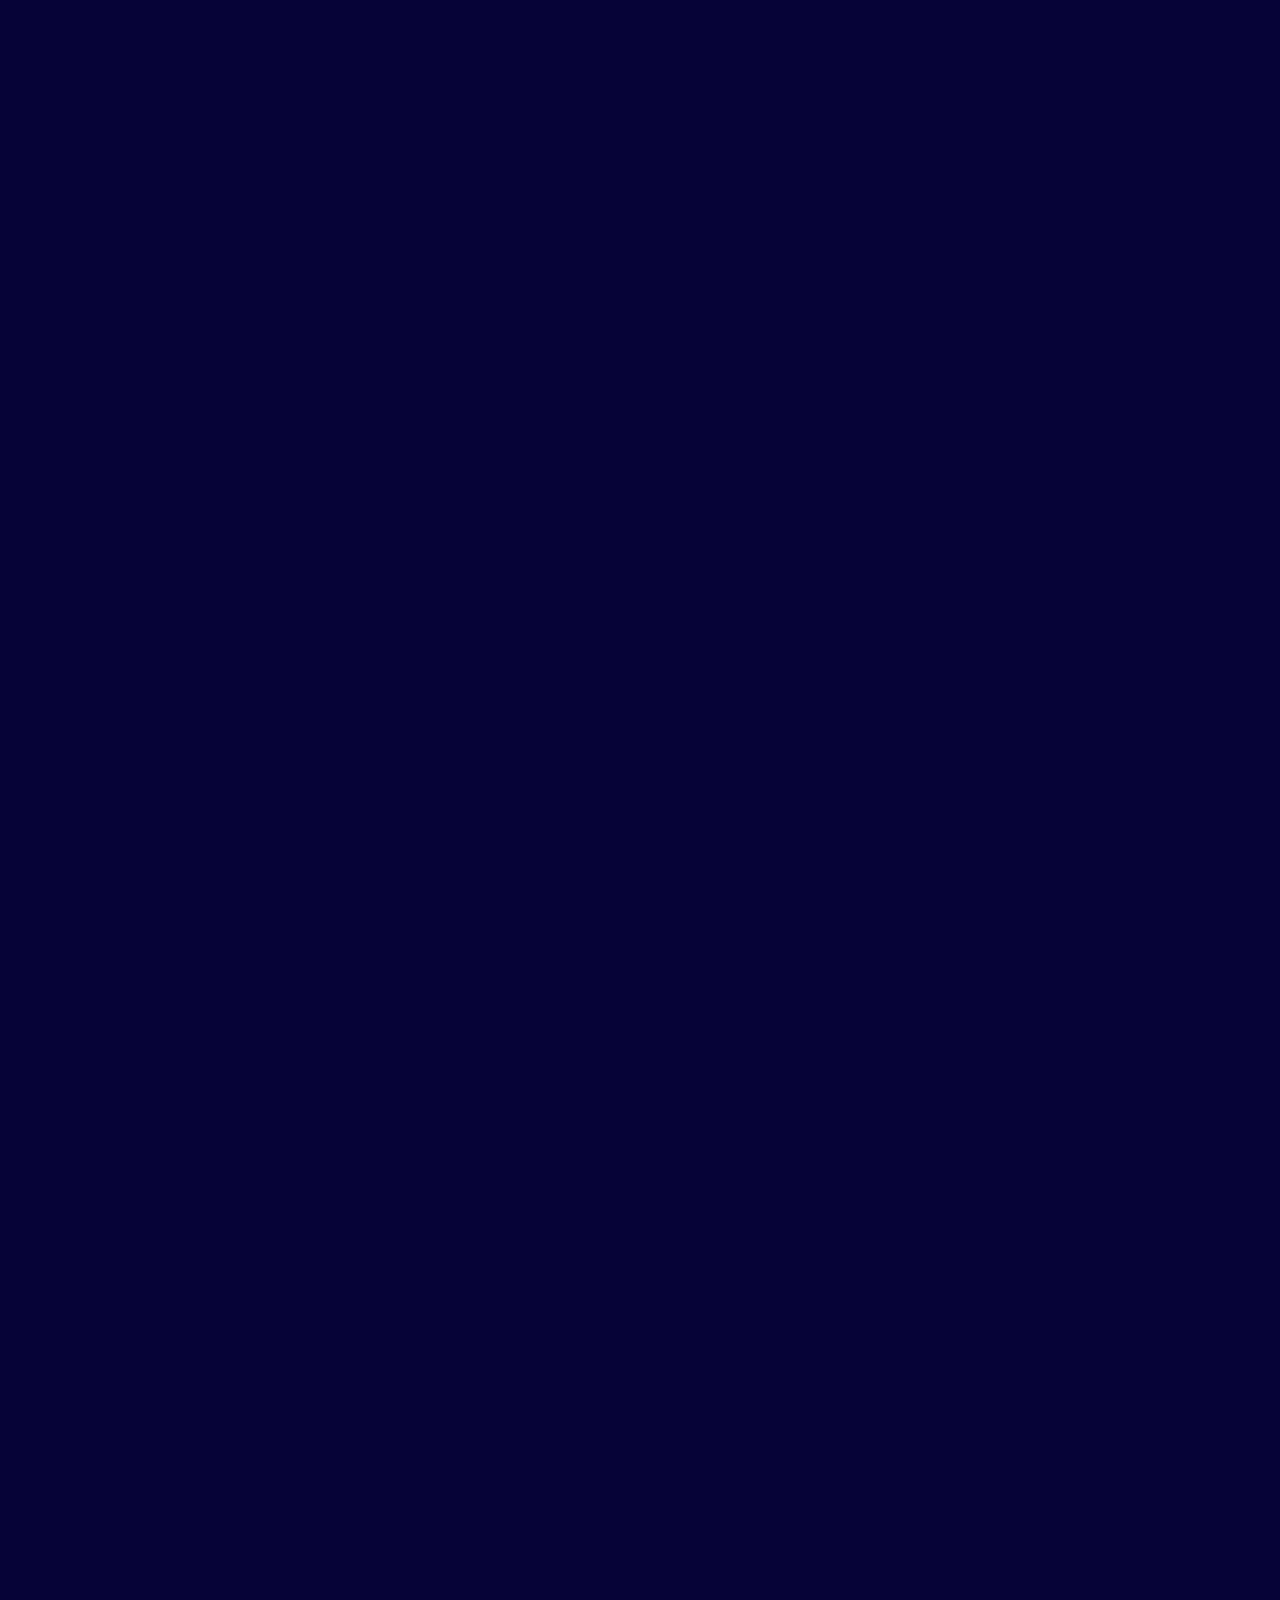
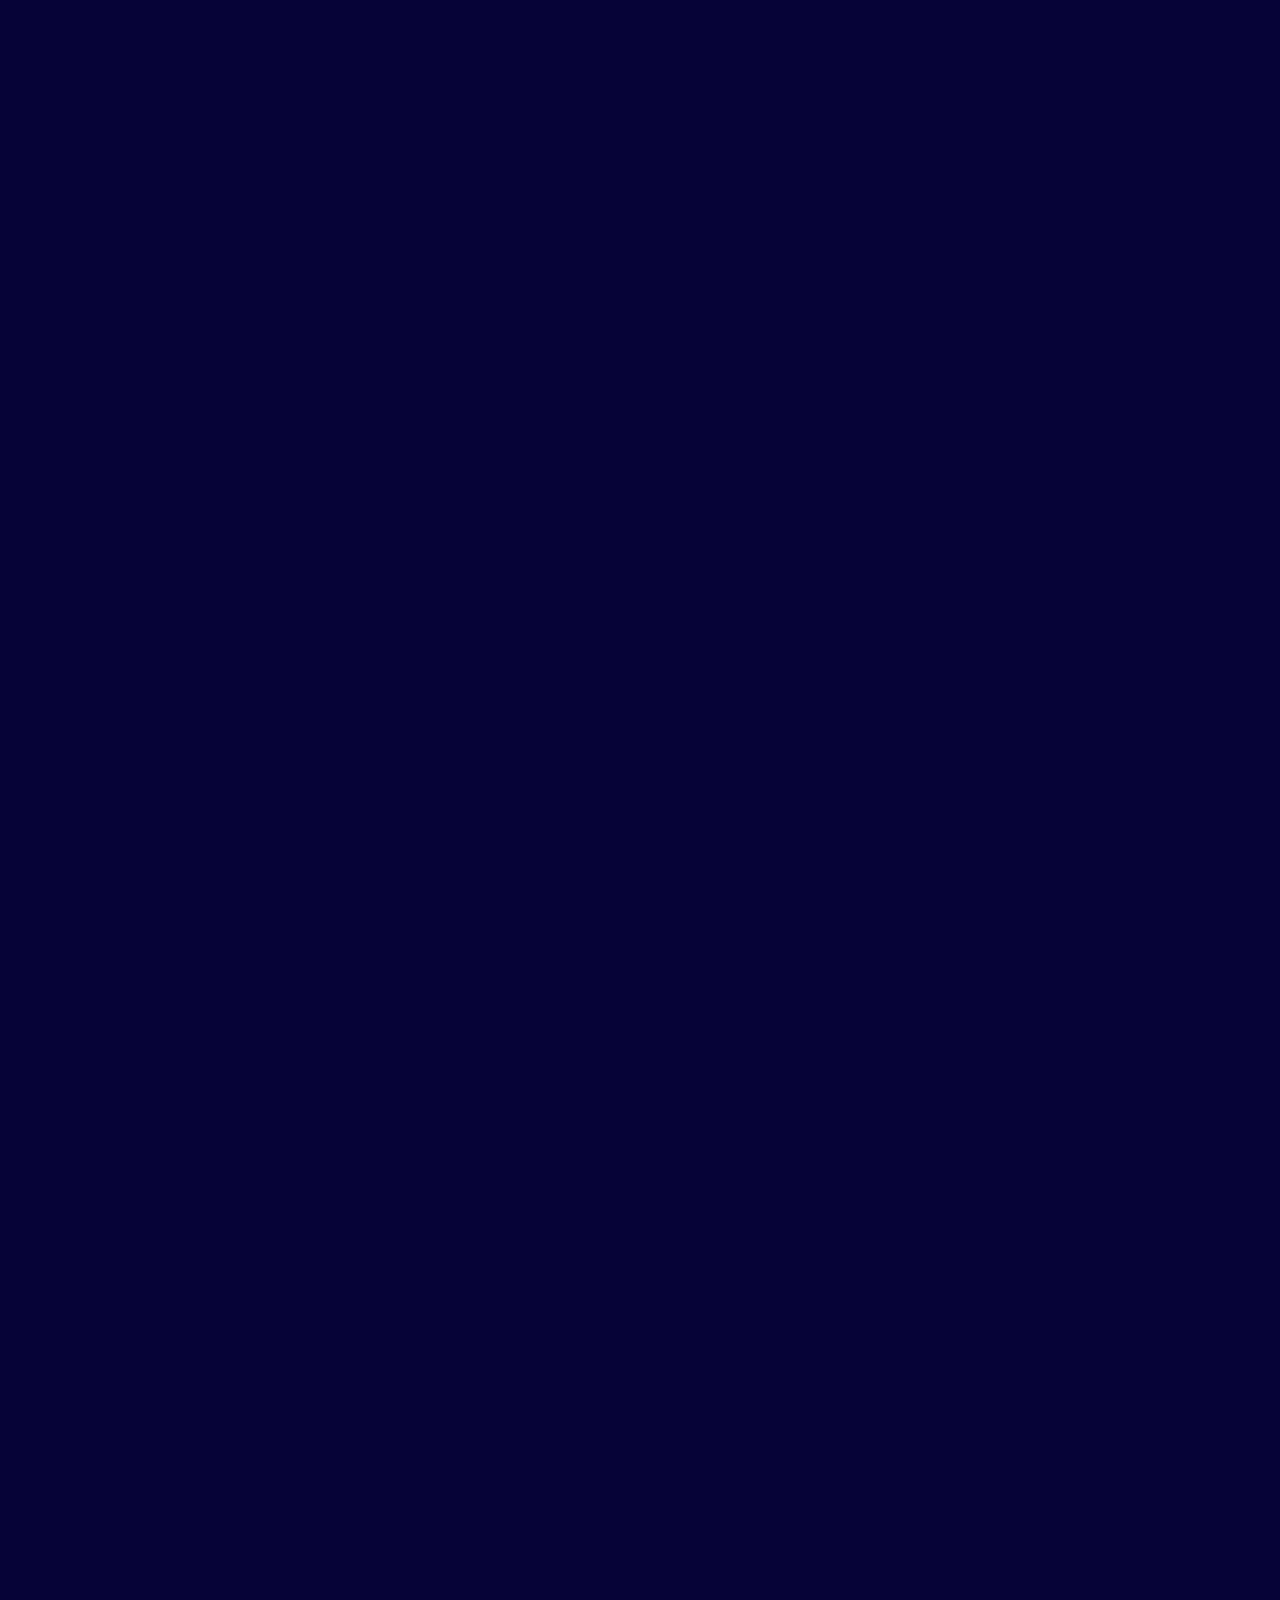
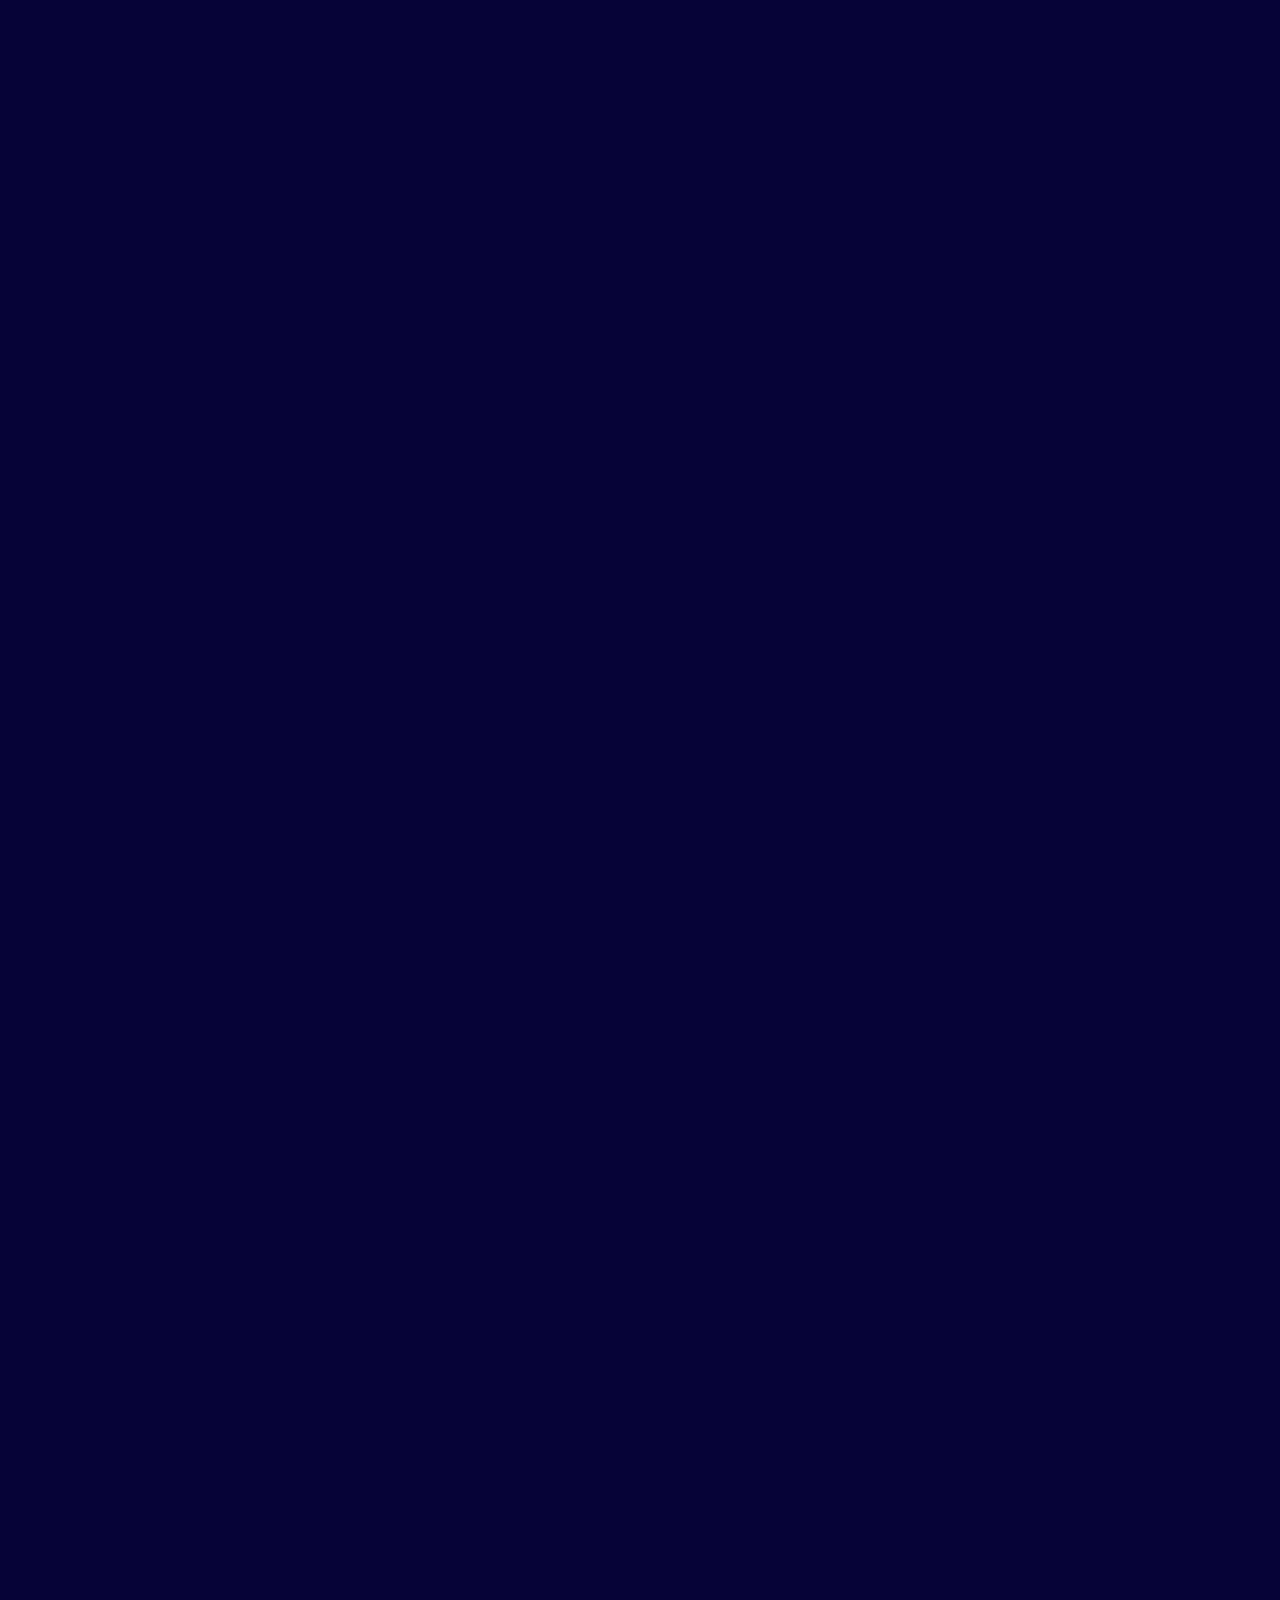
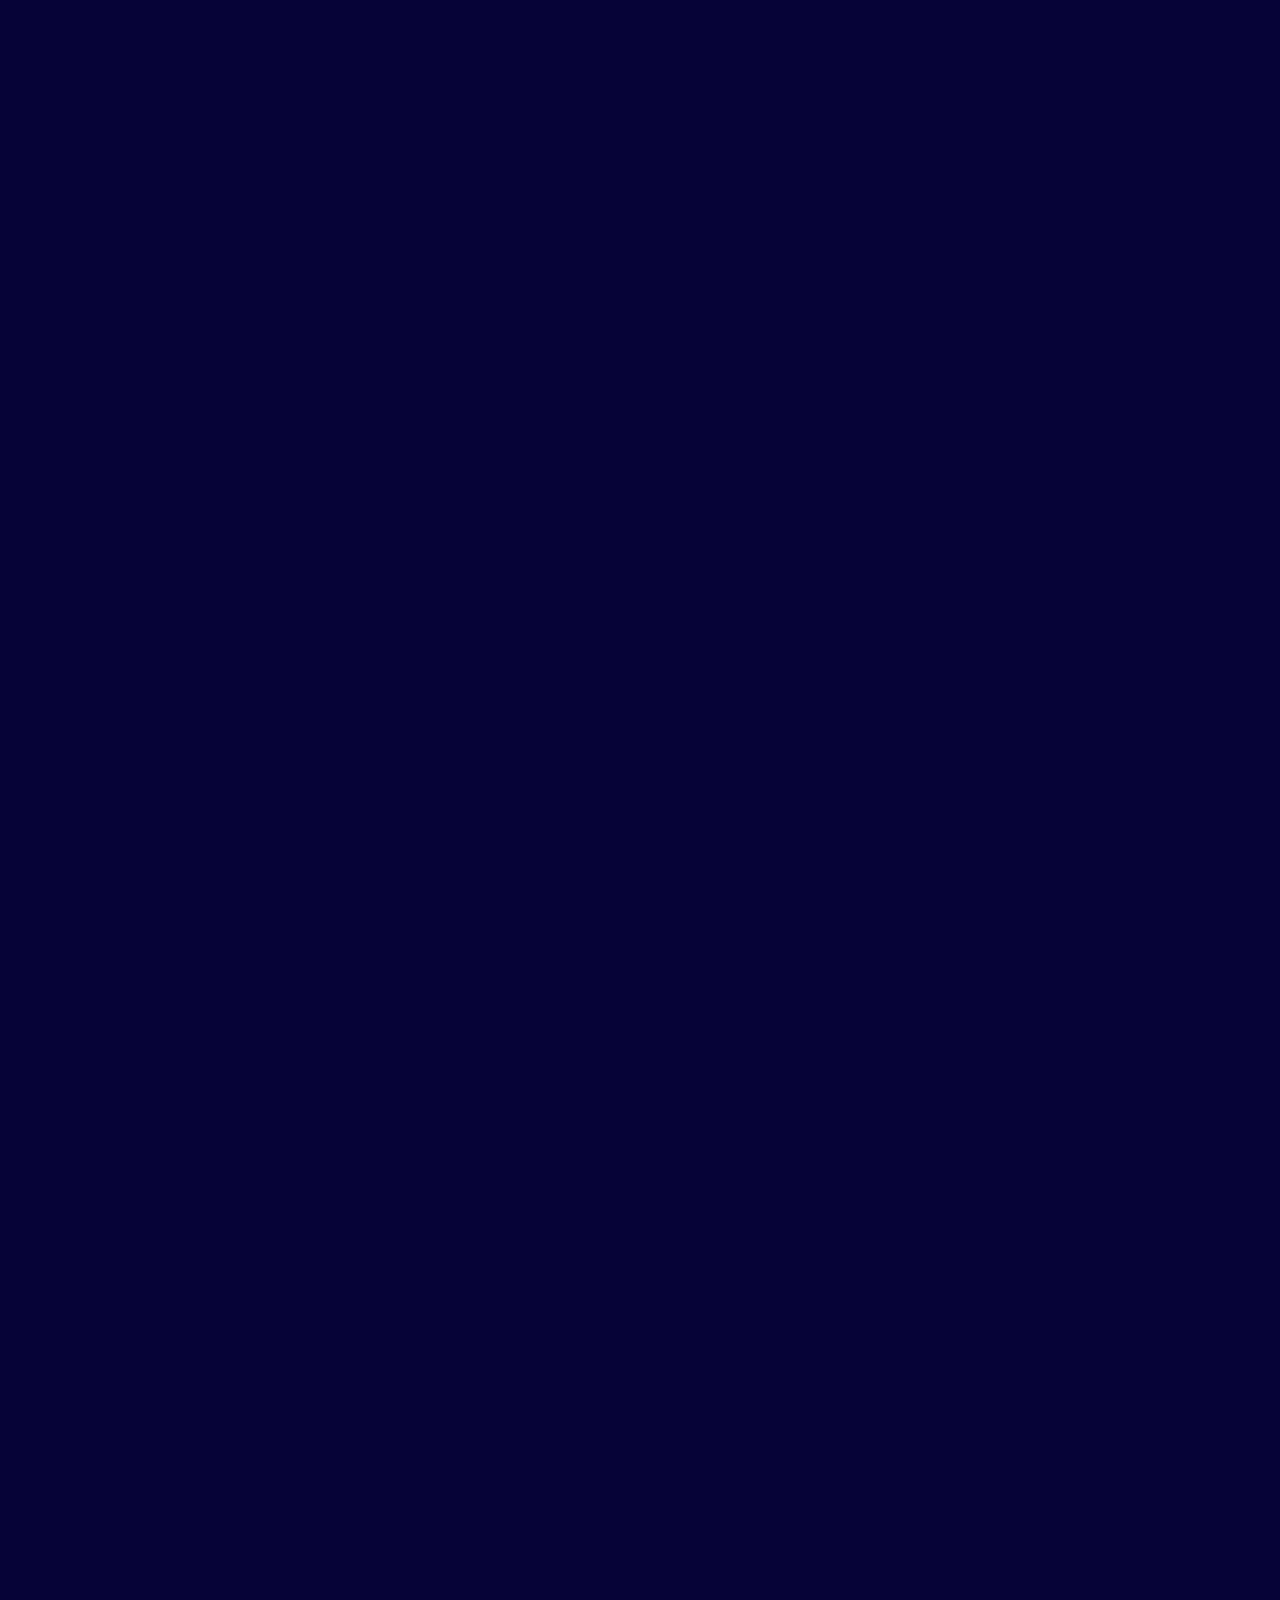
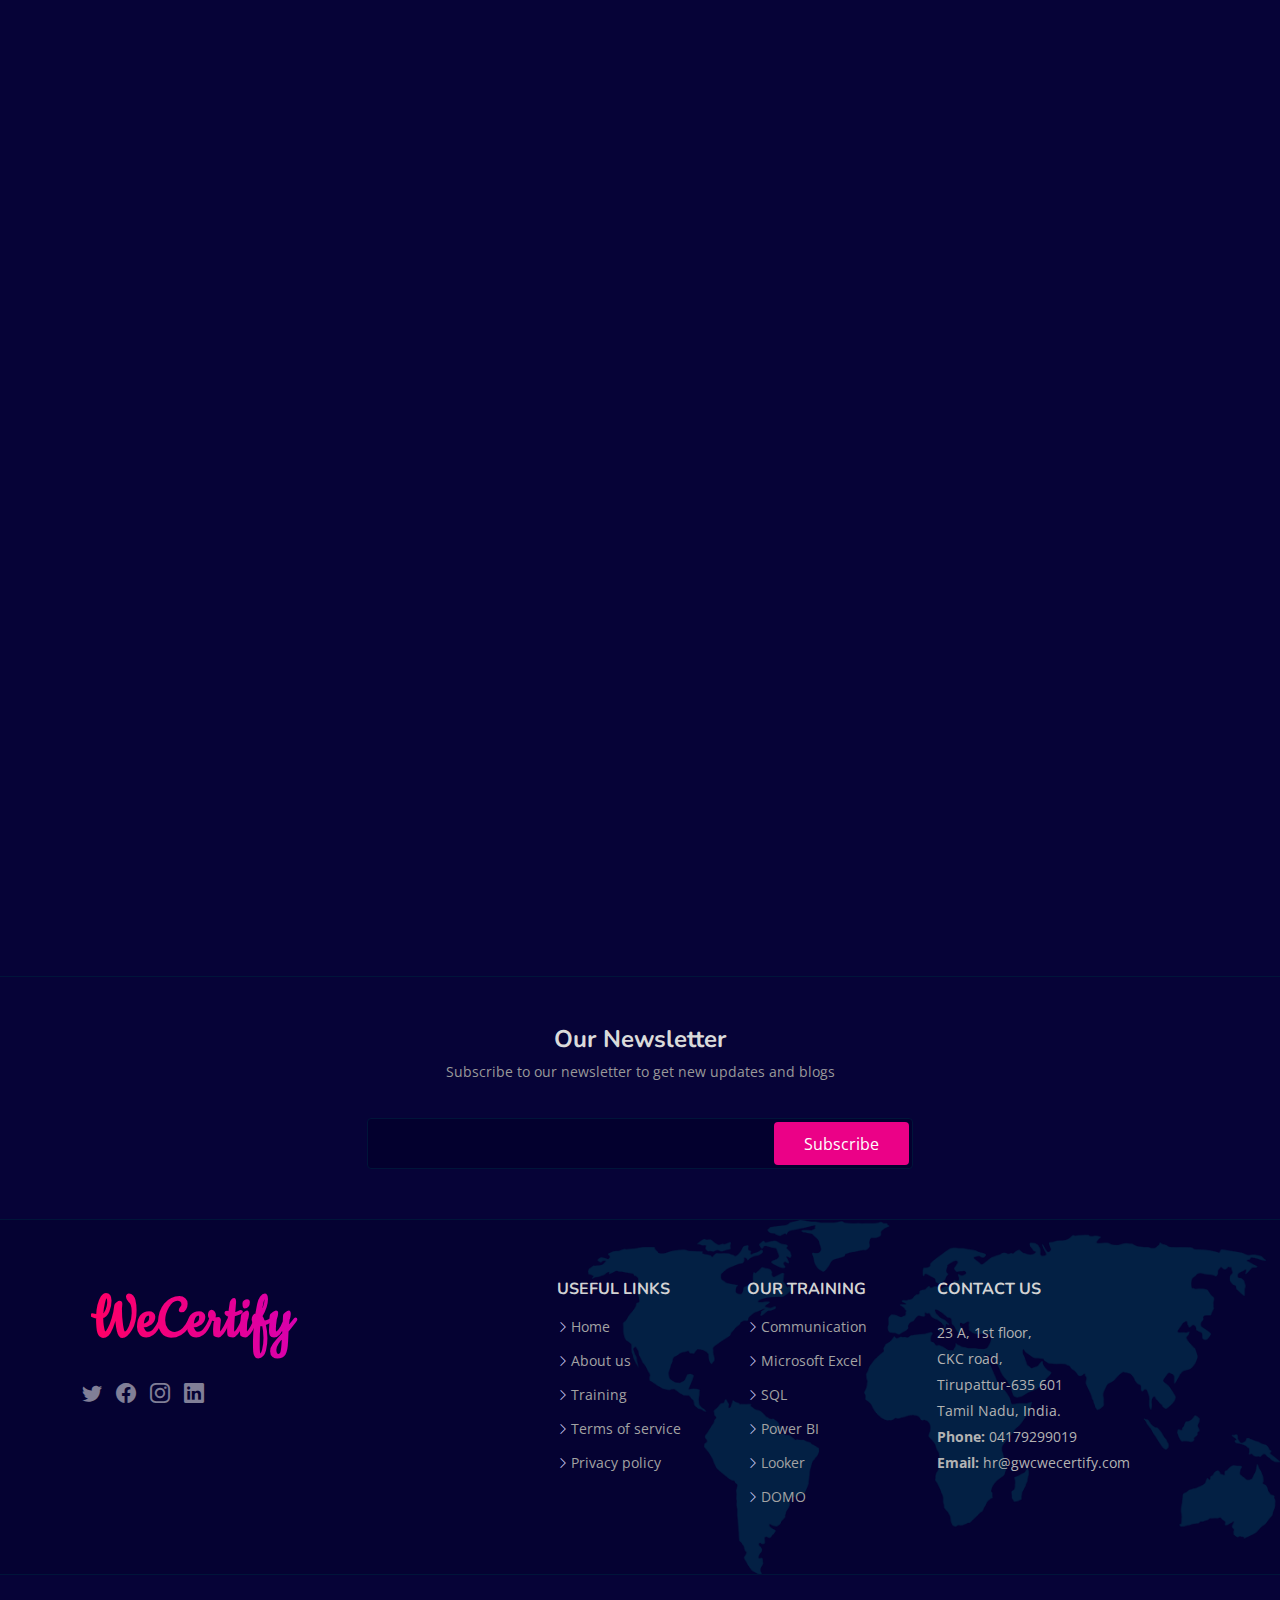
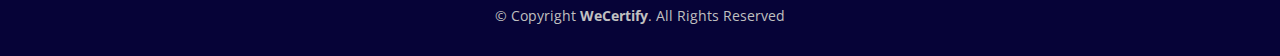
==== commit f0f0c69d: "Email Address Added in Home Page" ====
--- a/index.html
+++ b/index.html
@@ -1239,7 +1239,7 @@
                 <div class="info-box">
                   <i class="bi bi-envelope"></i>
                   <h3>Email Us</h3>
-                  <p>info@example.com<br>contact@example.com</p>
+                  <p>swati@gwcwecertify.com</p>
                 </div>
               </div>
               <div class="col-md-6">
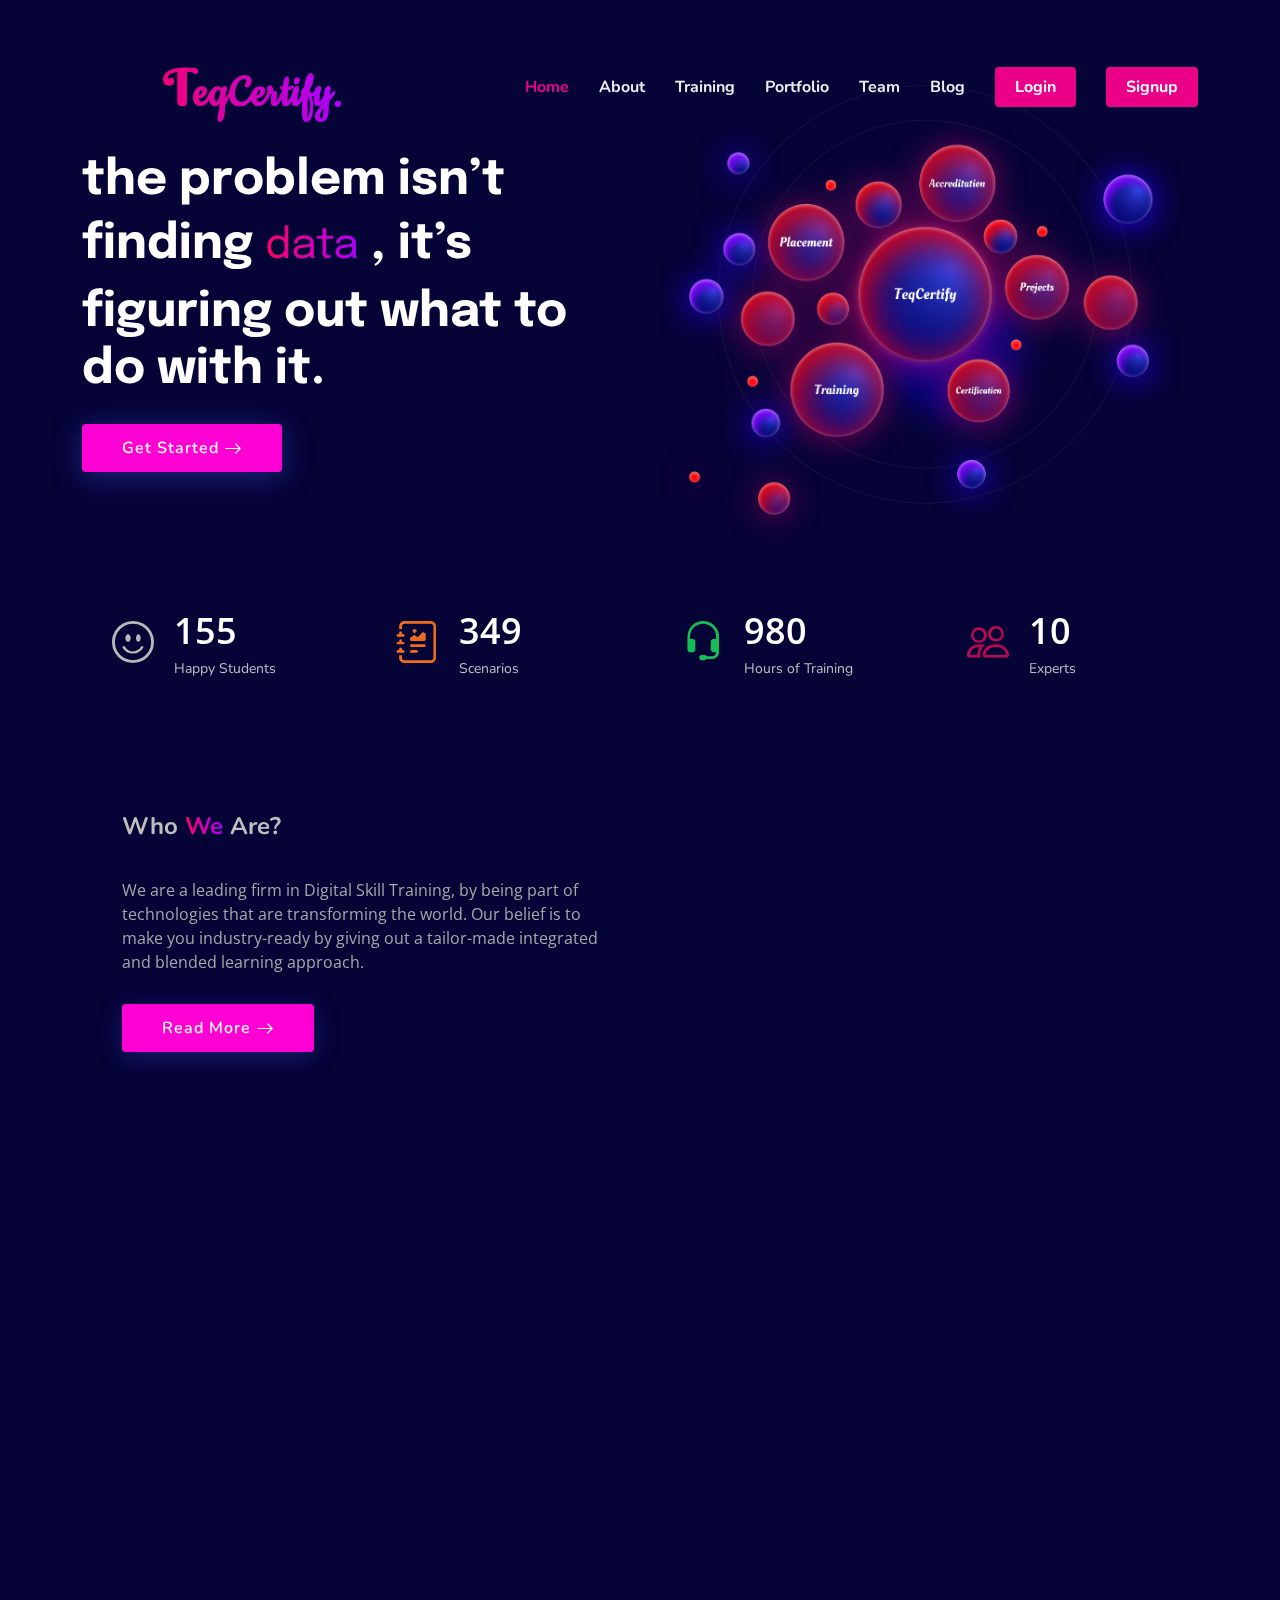
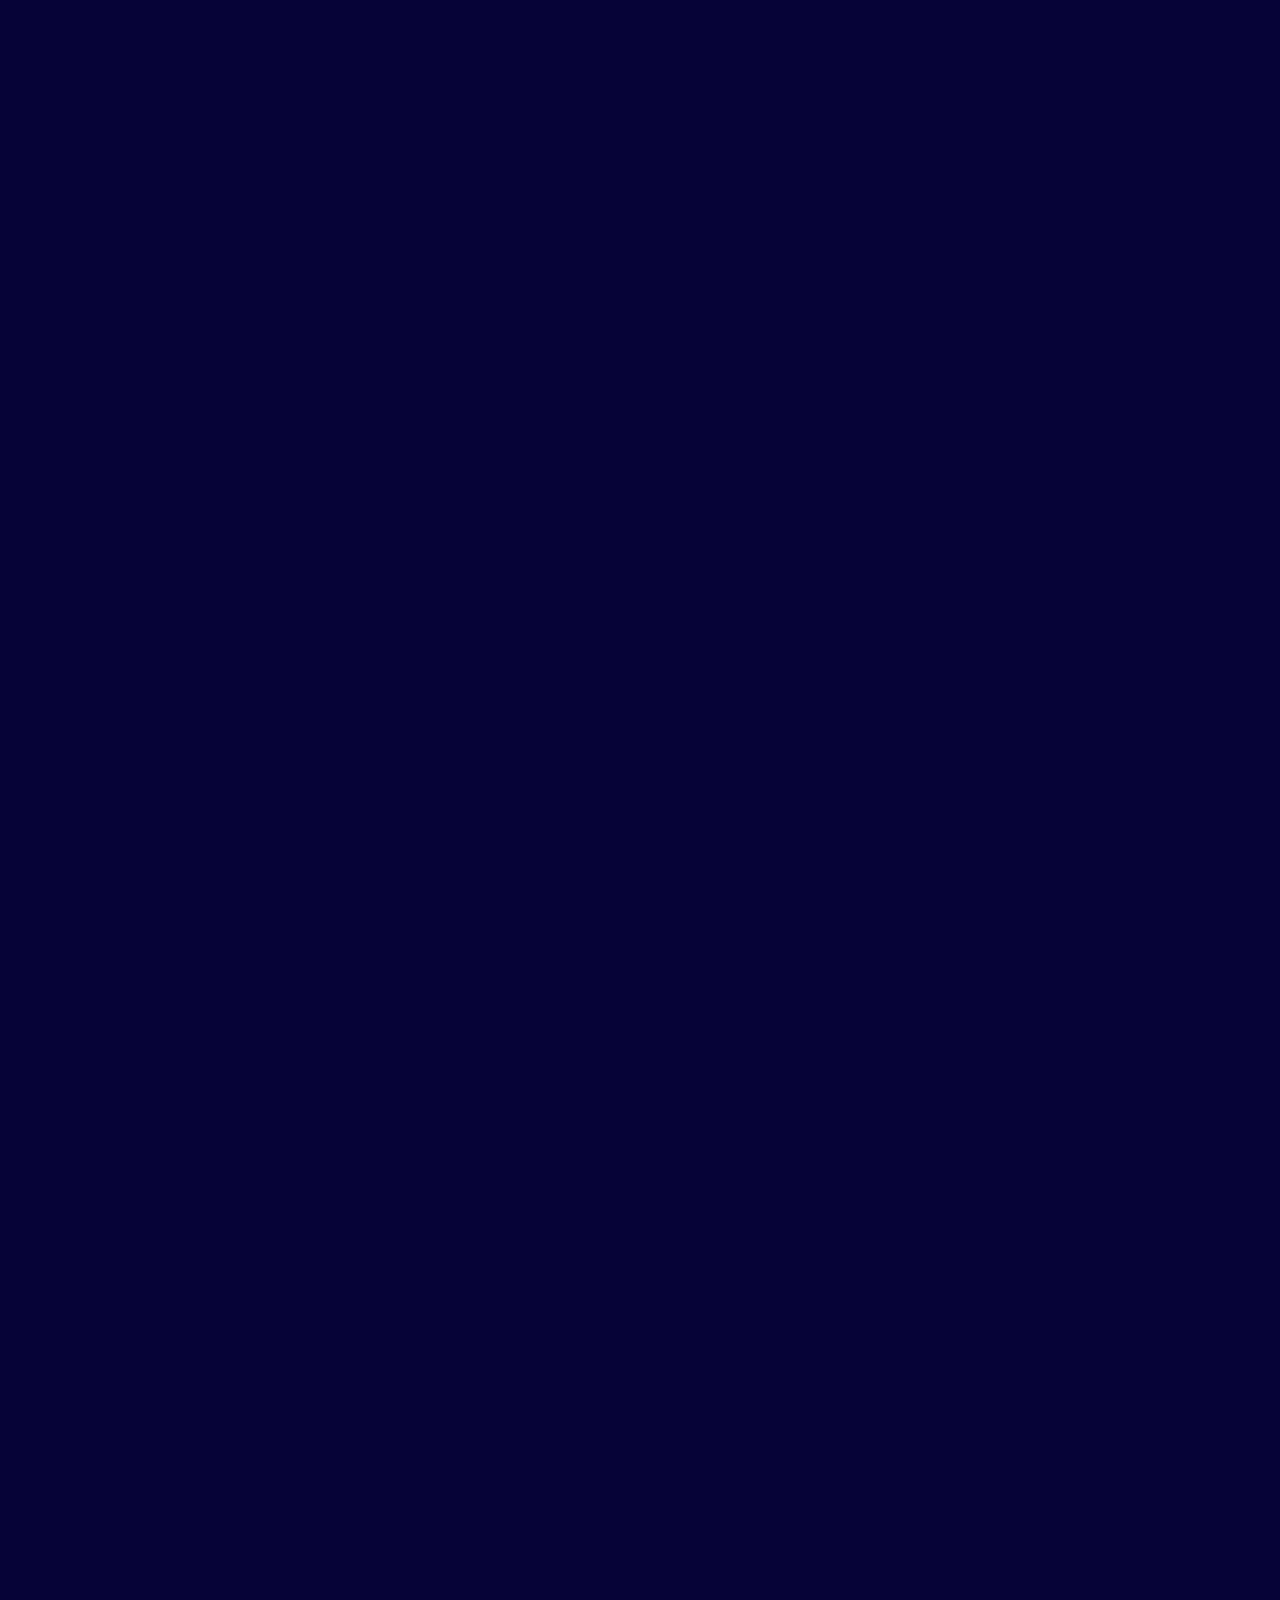
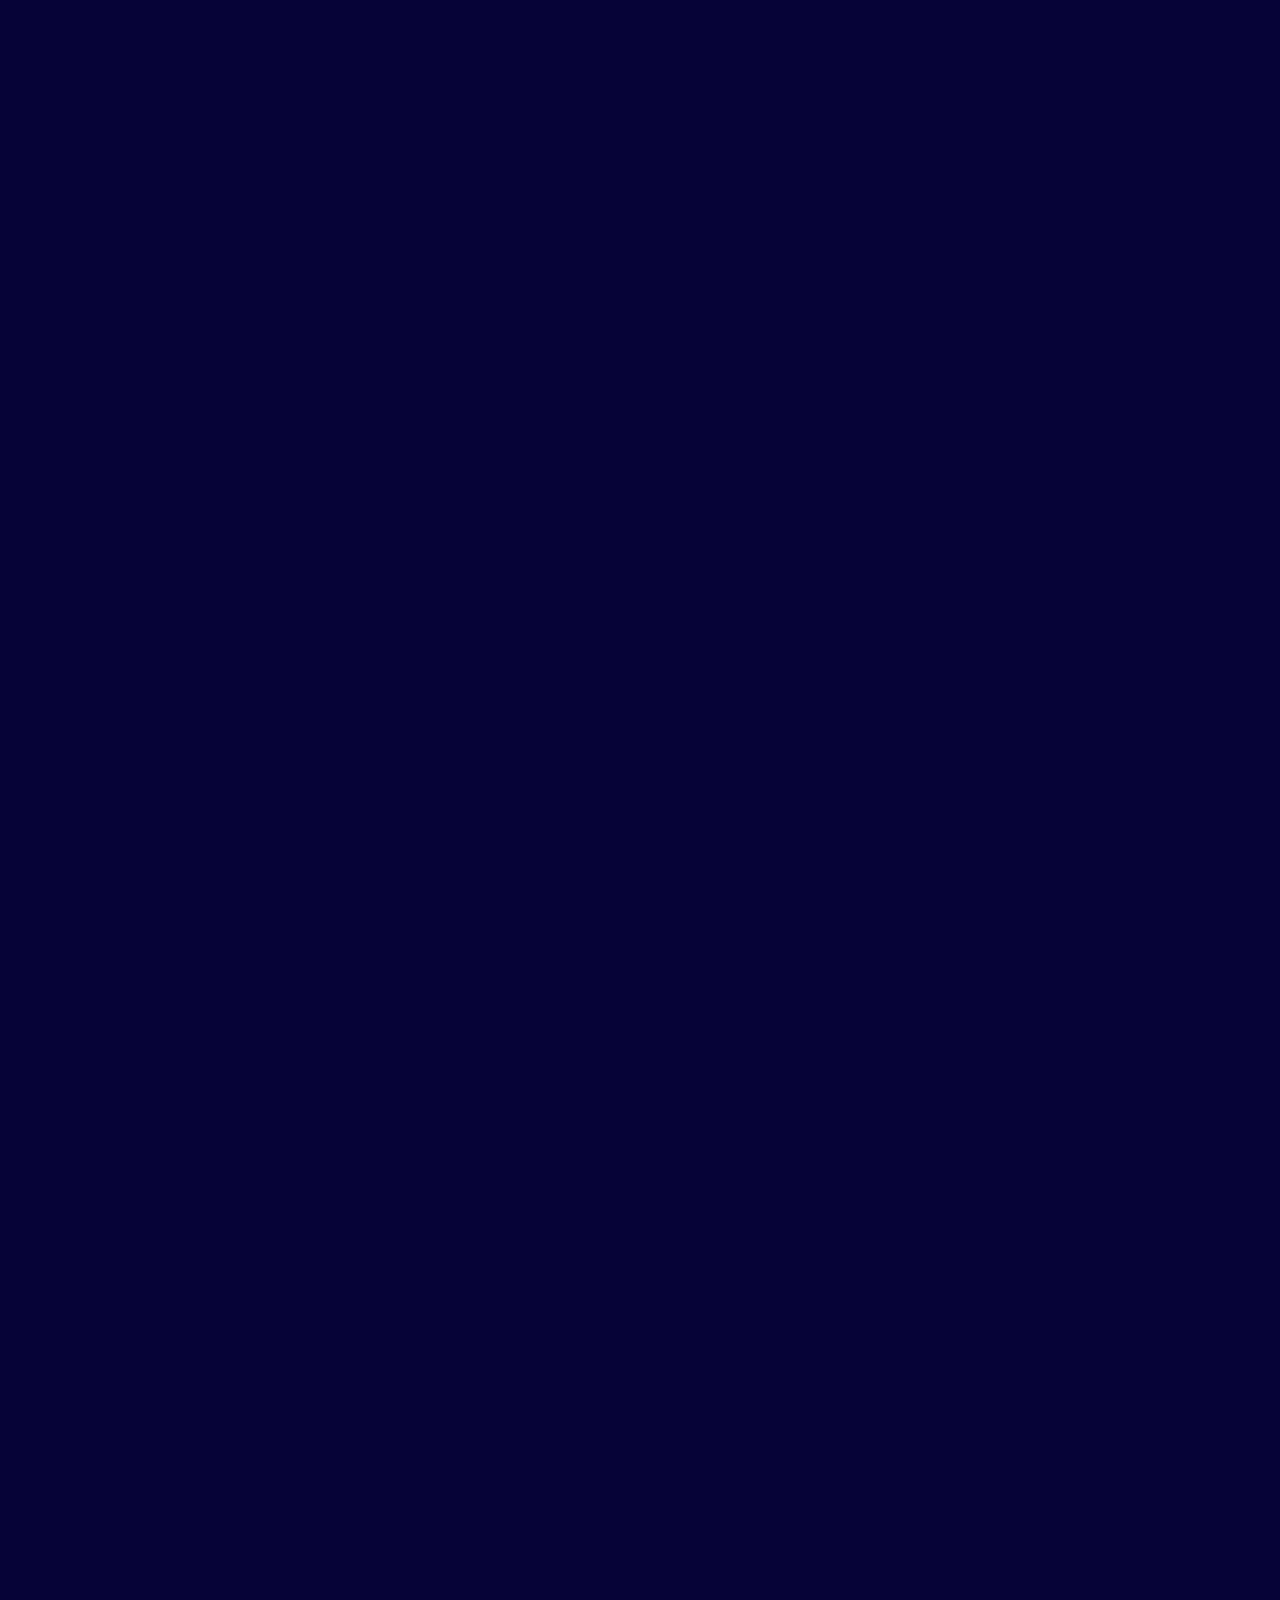
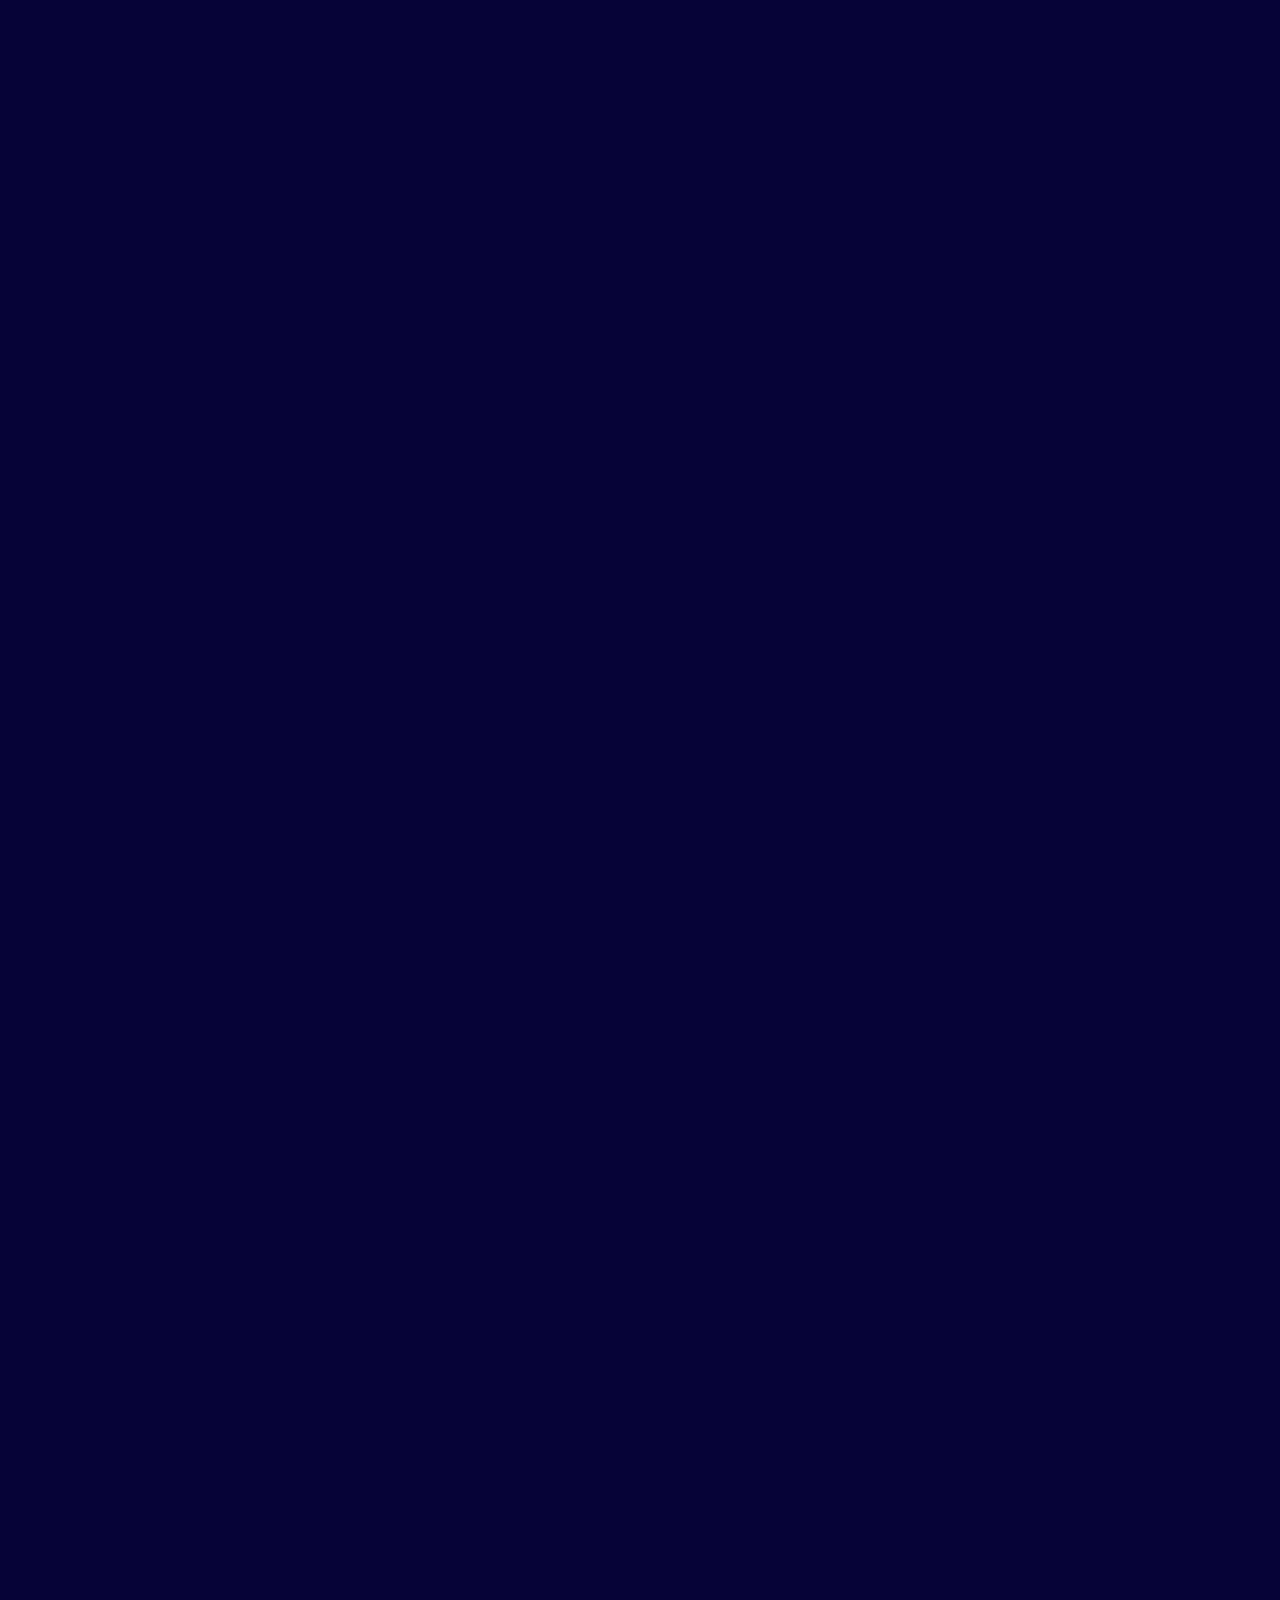
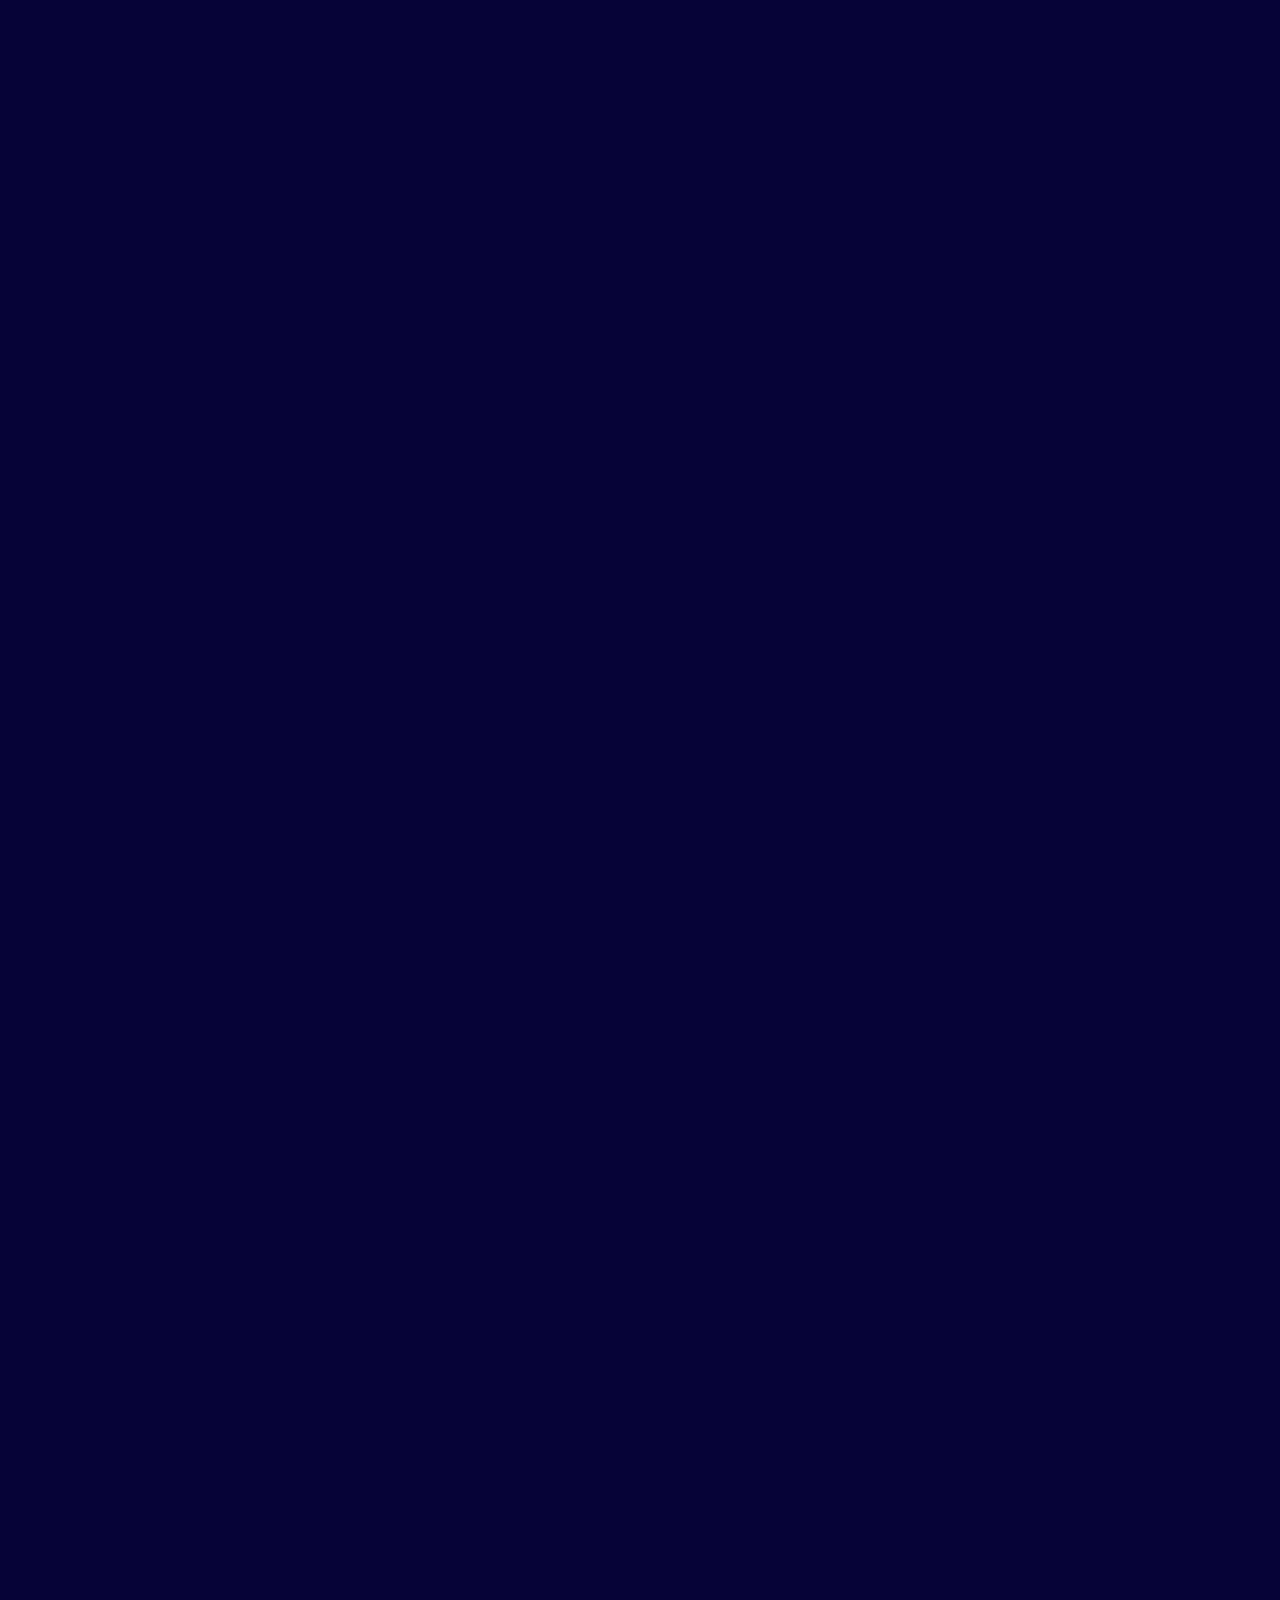
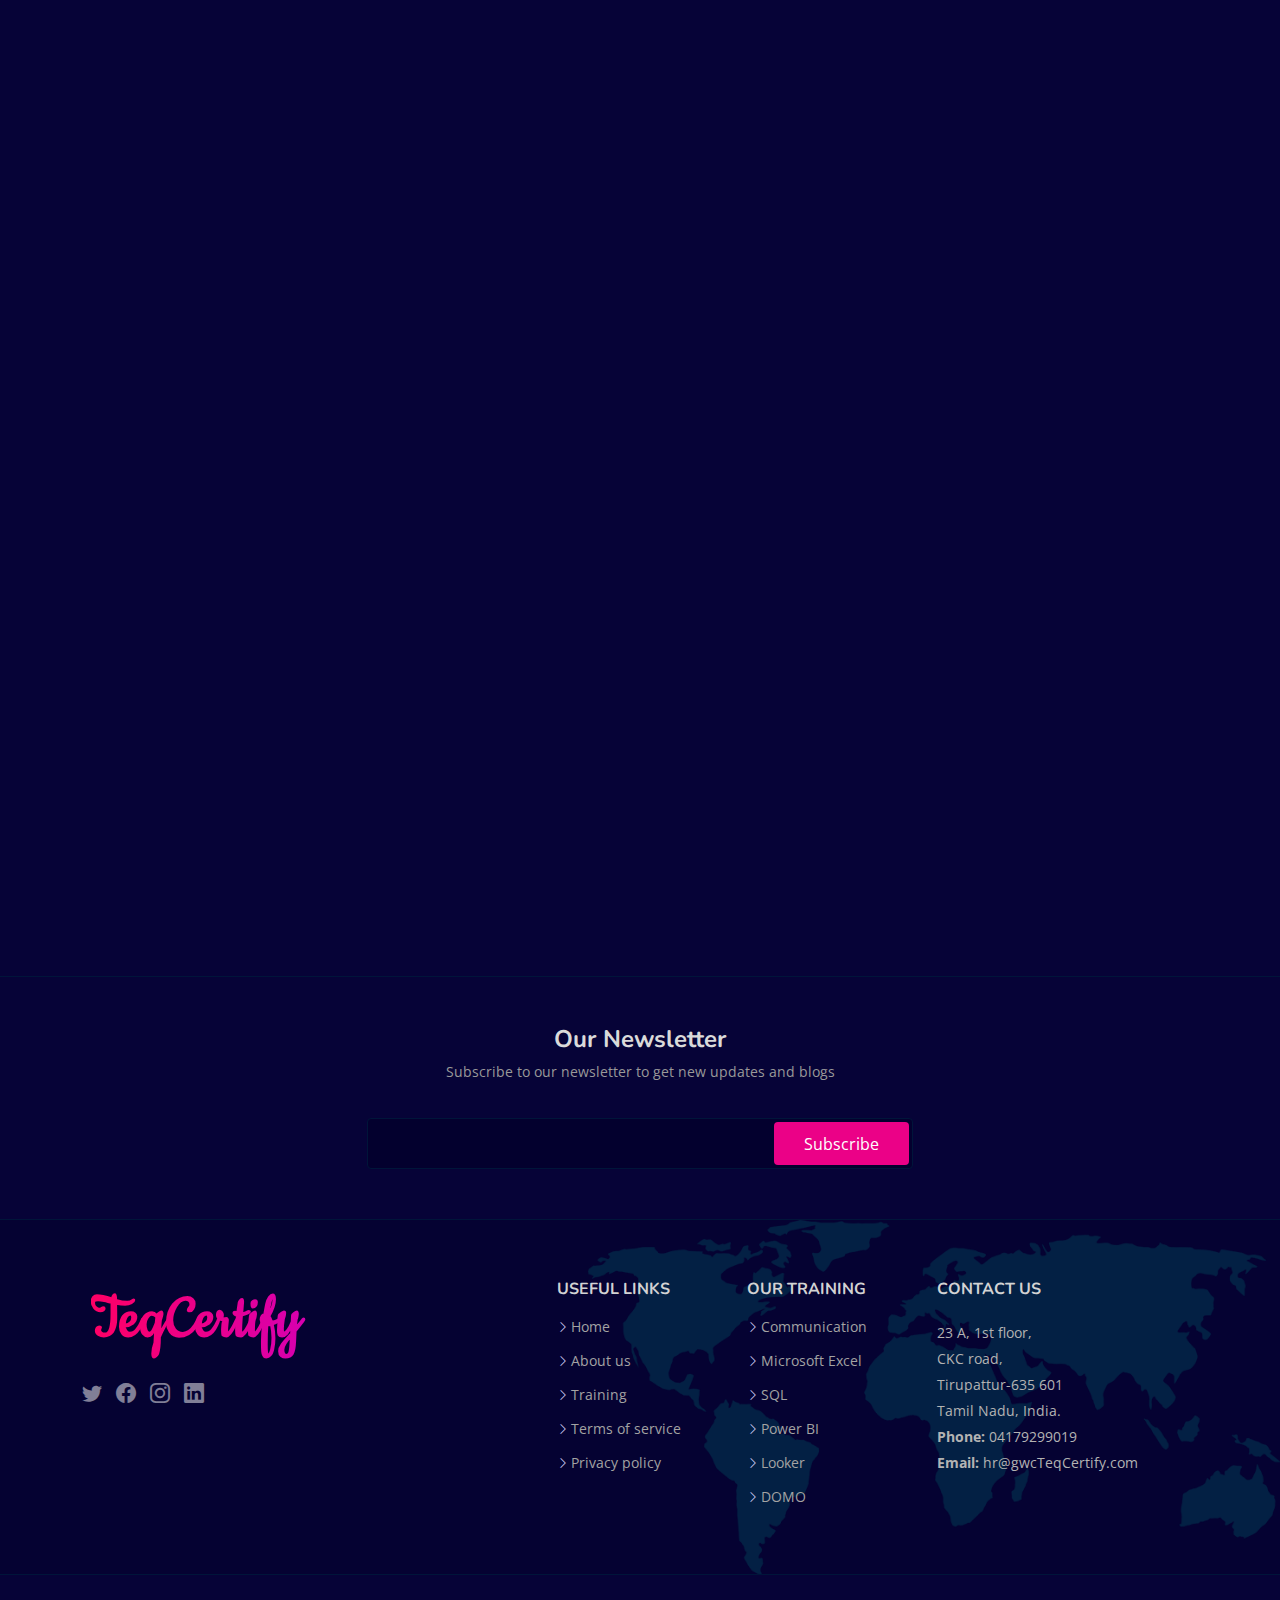
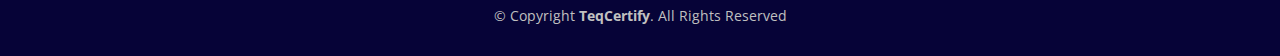
==== commit 1548ee8d: "Updated New Name TeqCertify" ====
--- a/index.html
+++ b/index.html
@@ -5,7 +5,7 @@
   <meta charset="utf-8">
   <meta content="width=device-width, initial-scale=1.0" name="viewport">
 
-  <title>WeCertify</title>
+  <title>TeqCertify</title>
   <meta content="" name="description">
 
   <meta content="" name="keywords">
@@ -30,6 +30,14 @@
   <link href="https://fonts.googleapis.com/css2?family=Epilogue:wght@700&display=swap" rel="stylesheet">
 
 
+
+  <link rel="preconnect" href="https://fonts.googleapis.com">
+  <link rel="preconnect" href="https://fonts.gstatic.com" crossorigin>
+  <link href="https://fonts.googleapis.com/css2?family=Berkshire+Swash&display=swap" rel="stylesheet">
+
+
+
+
   <!-- Vendor CSS Files -->
   <link href="assets/vendor/aos/aos.css" rel="stylesheet">
   <link href="assets/vendor/bootstrap/css/bootstrap.min.css" rel="stylesheet">
@@ -95,7 +103,7 @@
 
       <a href="index.html" class="logo d-flex align-items-center">
         <!-- <img src="assets/img/logo.png" alt=""> -->
-        <span class="logo">WeCertify.</span>
+        <span class="logo"><span class = 'LogoT'>T</span>eqCertify.</span>
       </a>
 
       <nav id="navbar" class="navbar">
@@ -276,8 +284,8 @@
       <div class="container" data-aos="fade-up">
 
         <header class="section-header">
-          <!-- <h2>Why WeCertify?</h2> -->
-          <p>Why <span class="hero-data-small">WeCertify?</span></p>
+          <!-- <h2>Why TeqCertify?</h2> -->
+          <p>Why <span class="hero-data-small">TeqCertify?</span></p>
         </header>
 
         <div class="row">
@@ -292,7 +300,7 @@
               <div class="col-md-6" data-aos="zoom-out" data-aos-delay="200">
                 <div class="feature-box d-flex align-items-center">
                   <i class="bi bi-check"></i>
-                  <h3>Industry-recognized certifications from WeCertify for this unique collaboration program</h3>
+                  <h3>Industry-recognized certifications from TeqCertify for this unique collaboration program</h3>
                 </div>
               </div>
 
@@ -576,7 +584,7 @@
               <a href="looker.html" target="_blank" class="read-more"><span>Read More</span> <i class="bi bi-arrow-right"></i></a>
             </div>
           </div>
-
+   
           <div class="col-lg-4 col-md-6" data-aos="fade-up" data-aos-delay="700">
             <div class="service-box purple">
               <i class="icon"><img class = "service-icon" src= "assets/img/domo.png" alt=""></i>
@@ -978,7 +986,7 @@
                   <i class="bi bi-star-fill"></i><i class="bi bi-star-fill"></i><i class="bi bi-star-fill"></i><i class="bi bi-star-fill"></i><i class="bi bi-star-fill"></i>
                 </div>
                 <p>
-                  It was a great experience learning at WeCertify,
+                  It was a great experience learning at TeqCertify,
                   a memory to cherish for lifetime. It gave me an opportunity
                   to meet different kind of people and learnt many things from
                   them. I am thankful to all the trainers, mentors for providing
@@ -1239,7 +1247,7 @@
                 <div class="info-box">
                   <i class="bi bi-envelope"></i>
                   <h3>Email Us</h3>
-                  <p>swati@gwcwecertify.com</p>
+                  <p>info@example.com<br>contact@example.com</p>
                 </div>
               </div>
               <div class="col-md-6">
@@ -1334,7 +1342,7 @@
           <div class="col-lg-5 col-md-12 footer-info">
             <a href="index.html" class="logo d-flex align-items-center">
 
-              <span>WeCertify</span>
+              <span>TeqCertify</span>
             </a>
             <!-- <p>Cras fermentum odio eu feugiat lide par naso tierra. Justo eget nada terra videa magna derita valies darta donna mare fermentum iaculis eu non diam phasellus.</p> -->
             <div class="social-links mt-3">
@@ -1378,7 +1386,7 @@
               Tirupattur-635 601<br>
               Tamil Nadu, India.<br>
               <strong>Phone:</strong> 04179299019<br>
-              <strong>Email:</strong> hr@gwcwecertify.com<br>
+              <strong>Email:</strong> hr@gwcTeqCertify.com<br>
             </p>
 
           </div>
@@ -1389,7 +1397,7 @@
 
     <div class="container">
       <div class="copyright">
-        &copy; Copyright <strong><span>WeCertify</span></strong>. All Rights Reserved
+        &copy; Copyright <strong><span>TeqCertify</span></strong>. All Rights Reserved
       </div>
 
     </div>
--- a/assets/css/style.css
+++ b/assets/css/style.css
@@ -15,6 +15,22 @@
 .thankyou_message{
   color: #F0007D;
 }
+
+.LogoT{
+  font-size: 72px;
+
+  -webkit-background-clip: text;
+  -webkit-text-fill-color: transparent;
+  font-family: 'Berkshire Swash', cursive;
+  font-style: normal;
+  font-weight: normal;
+  font-size: 67px;
+  line-height: 74px;
+margin: 0;
+padding: 0;
+
+}
+
 
 
 .logo{
@@ -30,6 +46,8 @@
   margin-left: 2%;
 
 }
+
+
 
 body {
   font-family: "Open Sans", sans-serif;
@@ -224,6 +242,7 @@
   color: #012970;
 
   margin: 30px;
+  margin-right: 0px;
 }
 
 /*--------------------------------------------------------------
